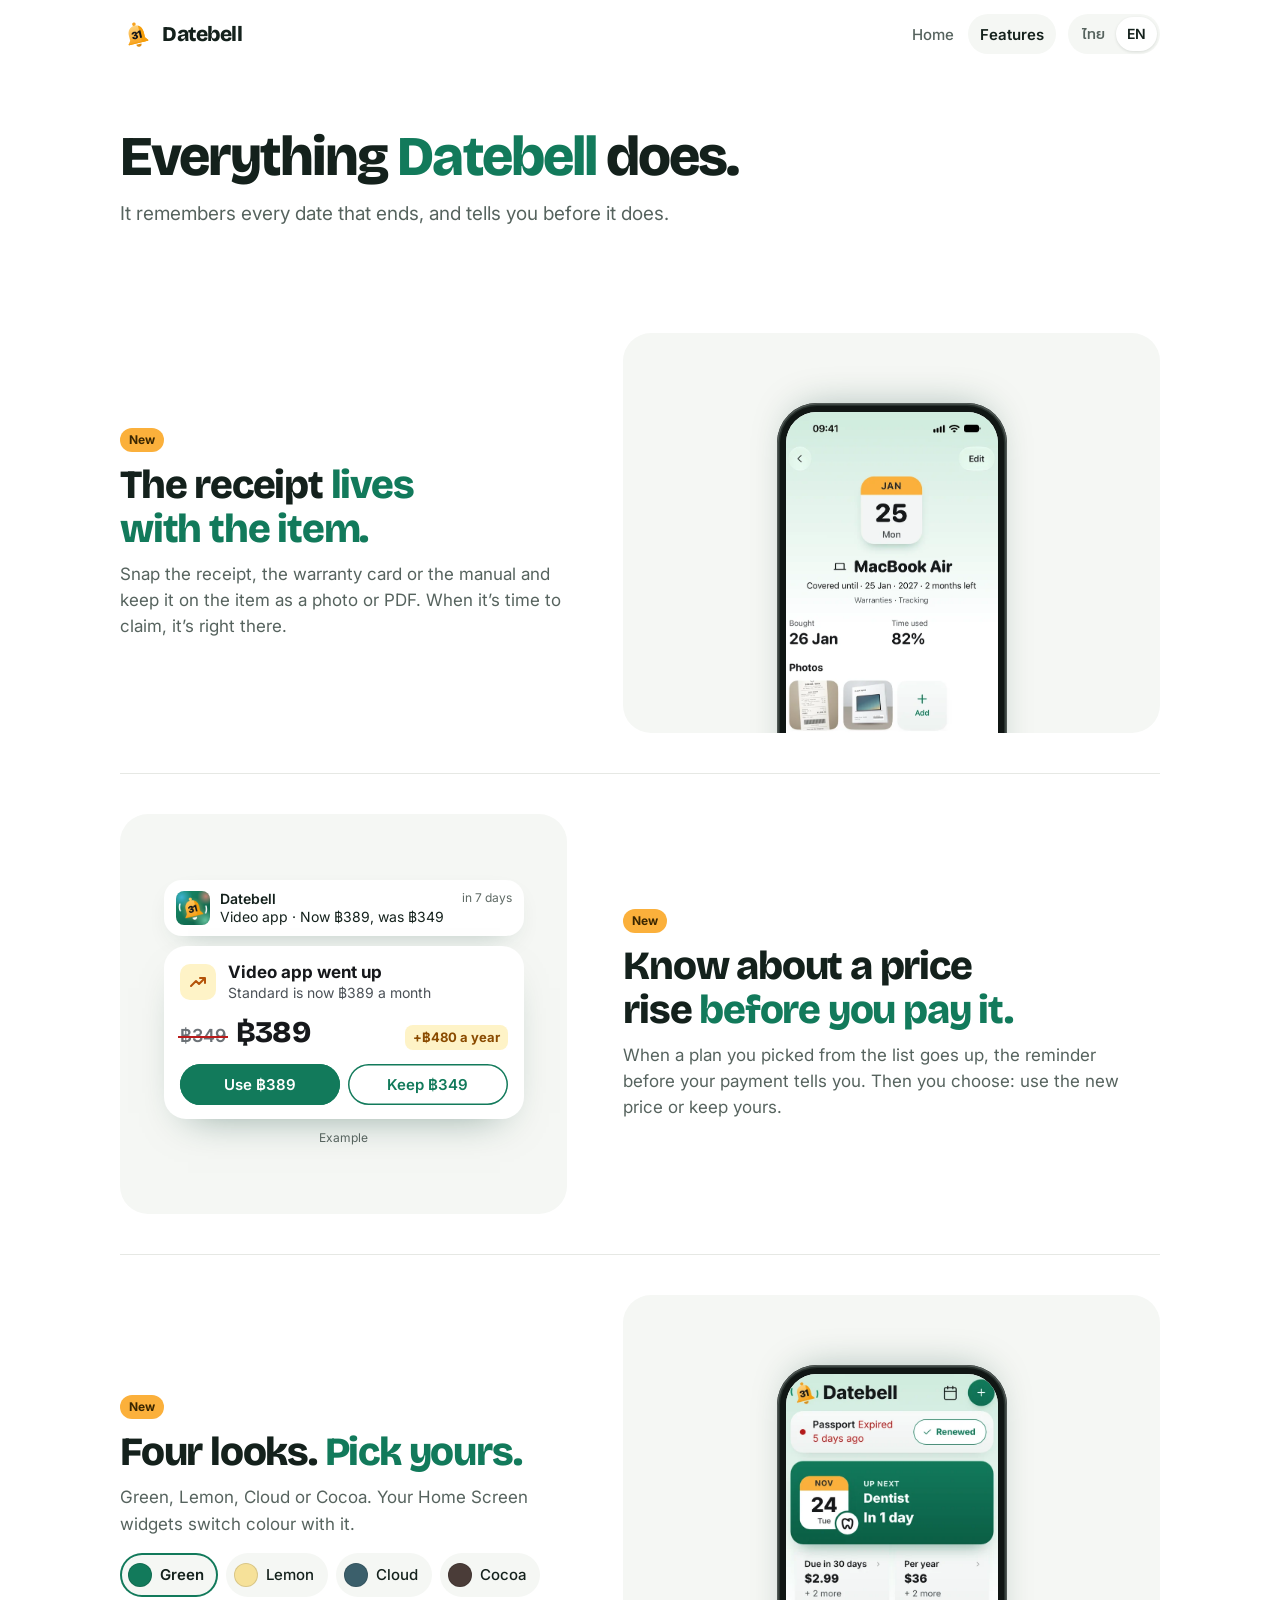
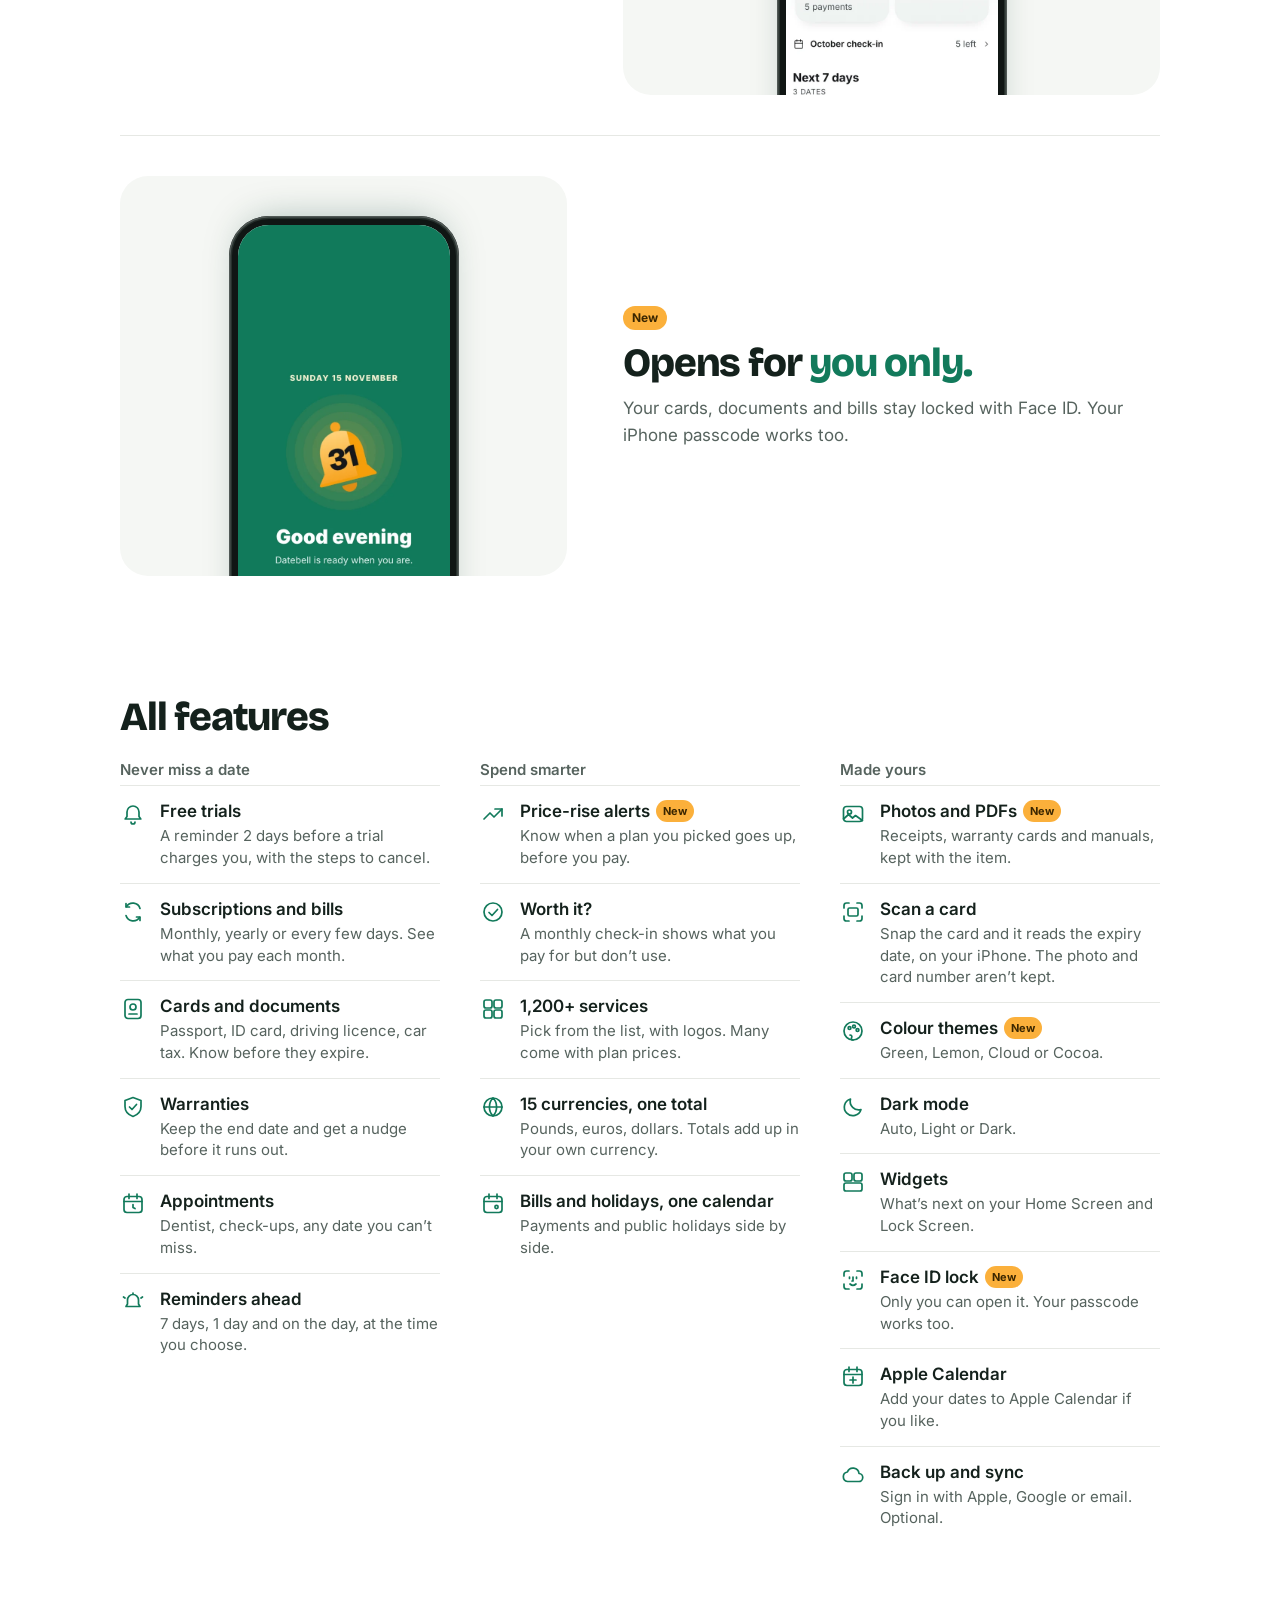
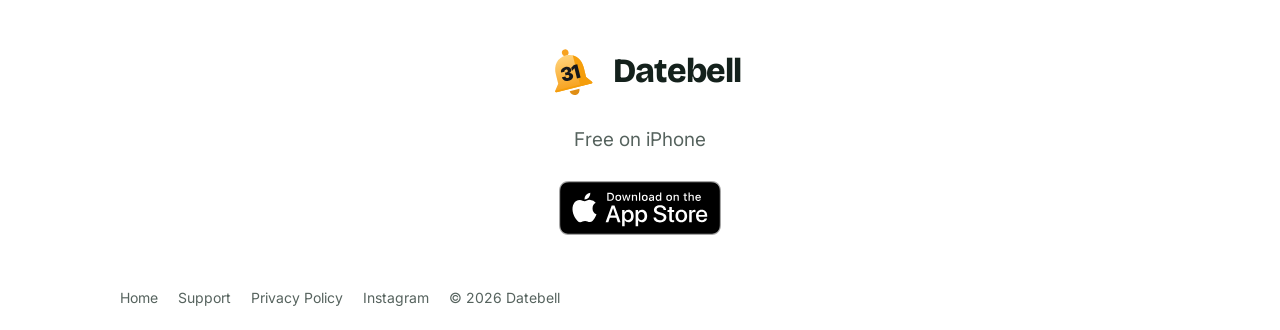
==== features.html @ 8d613658 "Minimal home page (one screen) and a clean Features page Co-Authored-By: Claude Opus 5.5 <noreply@an" ====
<!doctype html>
<html lang="th">
<head>
<meta charset="utf-8">
<meta name="viewport" content="width=device-width,initial-scale=1,viewport-fit=cover">
<title>ฟีเจอร์ Datebell</title>
<meta name="description" content="Datebell เตือนก่อนหมดทดลองฟรี ก่อนตัดค่าสมาชิก และก่อนบัตร เอกสาร ประกันหมดอายุ ฟรีบน iPhone">
<meta name="theme-color" content="#0B5E45">
<meta property="og:type" content="website">
<meta property="og:site_name" content="Datebell">
<meta property="og:title" content="Datebell: อะไรใกล้หมดเขต กระดิ่งดังก่อน">
<meta property="og:description" content="เตือนก่อนหมดทดลองฟรี ก่อนตัดค่าสมาชิก และก่อนบัตร เอกสาร ประกันหมดอายุ ฟรีบน iPhone">
<meta property="og:url" content="https://datebell.github.io/features.html">
<meta property="og:image" content="https://datebell.github.io/img/og.png">
<meta property="og:image:width" content="1200">
<meta property="og:image:height" content="630">
<meta name="twitter:card" content="summary_large_image">
<link rel="icon" href="icon.png">
<link rel="apple-touch-icon" href="img/icon-180.png">
<link rel="preconnect" href="https://fonts.googleapis.com">
<link rel="preconnect" href="https://fonts.gstatic.com" crossorigin>
<link rel="stylesheet" href="https://fonts.googleapis.com/css2?family=Bricolage+Grotesque:opsz,wght@12..96,600;12..96,800&family=Instrument+Serif:ital@1&family=Inter:wght@400;500;600&family=Prompt:wght@400;600;700&display=swap">
<link rel="stylesheet" href="css/site.css">
<script>document.documentElement.classList.add('js')</script>
<script>window.DB_TITLE={th:'ฟีเจอร์ Datebell',en:'Datebell features'}</script>
</head>
<body>
<svg width="0" height="0" style="position:absolute" aria-hidden="true"><defs><clipPath id="dbBc"><path d="M512 270 C392 270 322 360 322 480 L322 610 L262 690 Q250 712 276 712 L748 712 Q774 712 762 690 L702 610 L702 480 C702 360 632 270 512 270 Z"/></clipPath><linearGradient id="dbG" x1="0" y1="0" x2="0" y2="1"><stop offset="0" stop-color="#FFD27A"/><stop offset="1" stop-color="#F7A21F"/></linearGradient></defs></svg>
<header class="wrap">
  <div class="bar">
    <a class="mark keepq" href="./"><svg viewBox="72 72 880 880" aria-hidden="true"><g class="w wl"><path d="M140 400 Q110 500 150 590" fill="none" stroke="#FFFFFF" stroke-width="40" stroke-linecap="round"/></g><g class="w wr"><path d="M880 460 Q912 560 872 650" fill="none" stroke="#FFFFFF" stroke-width="40" stroke-linecap="round"/></g><g class="sw"><g transform="translate(500 530) rotate(-14) scale(1.04) translate(-512 -500)"><circle cx="512" cy="232" r="44" fill="#F7A21F"/><path d="M512 270 C392 270 322 360 322 480 L322 610 L262 690 Q250 712 276 712 L748 712 Q774 712 762 690 L702 610 L702 480 C702 360 632 270 512 270 Z" fill="url(#dbG)"/><g clip-path="url(#dbBc)"><rect x="600" y="250" width="240" height="480" fill="#F59E0B"/></g><path d="M262 690 Q250 712 276 712 L748 712 Q774 712 762 690 Z" fill="#F59E0B"/><path d="M464.486328125 602.9296875C509.0419921875 602.9296875 539.193359375 579.8583984375 539.193359375 548.73046875C539.193359375 527.001953125 524.544921875 507.71484375 497.201171875 504.9072265625V504.541015625C517.8310546875 502.099609375 533.578125 487.939453125 533.578125 465.72265625C533.578125 436.0595703125 505.2578125 415.185546875 464.974609375 415.185546875C420.541015625 415.185546875 394.173828125 440.6982421875 394.173828125 474.0234375H441.537109375C441.537109375 460.9619140625 451.546875 451.806640625 464.974609375 451.806640625C477.7919921875 451.806640625 487.0693359375 460.2294921875 487.0693359375 471.826171875C487.0693359375 483.6669921875 477.42578125 490.625 461.068359375 490.625H443.490234375V524.8046875H461.068359375C478.0361328125 524.8046875 488.900390625 532.7392578125 488.900390625 544.9462890625C488.900390625 556.787109375 478.7685546875 565.087890625 464.2421875 565.087890625C448.12890625 565.087890625 438.36328125 554.7119140625 438.36328125 537.5H390.755859375C390.755859375 571.435546875 412.484375 602.9296875 464.486328125 602.9296875Z M629.58203125 418.115234375H584.66015625L539.982421875 445.458984375V487.451171875L580.509765625 462.6708984375H580.75390625V600.0H629.58203125Z" fill="#16181B"/></g><g class="cl"><g transform="translate(500 530) rotate(-14) scale(1.04) translate(-512 -500)"><path d="M446 742 A66 66 0 0 0 578 742 Z" fill="#E08E14"/></g></g></g></svg><span>Datebell</span></a>
    <nav class="tabs" aria-label="Pages"><a class="keepq" href="./"><span data-l="th" lang="th">หน้าแรก</span><span data-l="en" lang="en">Home</span></a><a class="keepq" href="features.html" aria-current="page"><span data-l="th" lang="th">ฟีเจอร์</span><span data-l="en" lang="en">Features</span></a></nav>
    <div class="lang" role="group" aria-label="Language"><button type="button" data-set="th" aria-pressed="true" lang="th">ไทย</button><button type="button" data-set="en" aria-pressed="false" lang="en">EN</button></div>
  </div>
  <div class="ph-head rv">
    <h1><span data-l="th" lang="th">ทุกอย่างที่ <em>Datebell</em> ทำได้</span><span data-l="en" lang="en">Everything <em>Datebell</em> does.</span></h1>
    <p class="lede"><span data-l="th" lang="th">จำทุกวันที่มีวันหมด แล้วเตือนก่อนถึงวัน</span><span data-l="en" lang="en">It remembers every date that ends, and tells you before it does.</span></p>
  </div>
</header>
<main>
  <section class="sec" id="new" aria-label="New">
    <div class="wrap">
      <div class="row rv">
        <div class="txt"><span class="new-tag"><span data-l="th" lang="th">ใหม่</span><span data-l="en" lang="en">New</span></span><h2><span data-l="th" lang="th">ใบเสร็จ <em>อยู่กับของชิ้นนั้น</em></span><span data-l="en" lang="en">The receipt <em>lives with the item.</em></span></h2>
          <p><span data-l="th" lang="th">ถ่ายใบเสร็จ ใบรับประกัน หรือคู่มือ แนบไว้ในรายการเป็นรูปหรือ PDF ถึงวันเคลมก็เปิดดูได้ทันที</span><span data-l="en" lang="en">Snap the receipt, the warranty card or the manual and keep it on the item as a photo or PDF. When it’s time to claim, it’s right there.</span></p></div>
        <div class="vis" aria-hidden="true"><div class="phone"><div class="scr"><img data-src="img/new/photos-item-{l}.webp" src="img/new/photos-item-th.webp" alt="" width="600" height="1304" loading="lazy" decoding="async"></div></div></div>
      </div>
      <div class="row flip rv">
        <div class="txt"><span class="new-tag"><span data-l="th" lang="th">ใหม่</span><span data-l="en" lang="en">New</span></span><h2><span data-l="th" lang="th">รู้ก่อน <em>ว่าแอปขึ้นราคา</em></span><span data-l="en" lang="en">Know about a price rise <em>before you pay it.</em></span></h2>
          <p><span data-l="th" lang="th">ถ้าแพ็กเกจที่เลือกจากรายการขึ้นราคา Datebell บอกในการแจ้งเตือนก่อนวันจ่าย แล้วให้เลือกว่าจะใช้ราคาใหม่หรือคงราคาเดิม</span><span data-l="en" lang="en">When a plan you picked from the list goes up, the reminder before your payment tells you. Then you choose: use the new price or keep yours.</span></p></div>
        <div class="vis center" aria-hidden="true"><div class="pc-wrap">
          <div class="pn"><img src="img/icon-180.png" alt="" width="34" height="34"><div><b>Datebell<small><span data-l="th" lang="th">อีก 7 วัน</span><span data-l="en" lang="en">in 7 days</span></small></b><span class="d"><span data-l="th" lang="th">แอปดูหนัง · ราคาใหม่ ฿389 (เดิม ฿349)</span><span data-l="en" lang="en">Video app · Now ฿389, was ฿349</span></span></div></div>
          <div class="pc"><div class="pc-h"><span class="up"><svg viewBox="0 0 20 20"><path d="M3 14l5-5 3 3 6-6M12 6h5v5"/></svg></span><div><b><span data-l="th" lang="th">แอปดูหนัง ขึ้นราคา</span><span data-l="en" lang="en">Video app went up</span></b><small><span data-l="th" lang="th">Standard ตอนนี้ ฿389 ต่อเดือน</span><span data-l="en" lang="en">Standard is now ฿389 a month</span></small></div></div>
            <div class="pc-n"><span class="old">฿349</span><span class="nw">฿389</span><span class="yr"><span data-l="th" lang="th">+฿480 ต่อปี</span><span data-l="en" lang="en">+฿480 a year</span></span></div>
            <div class="pc-b"><i class="pri"><span data-l="th" lang="th">ใช้ ฿389</span><span data-l="en" lang="en">Use ฿389</span></i><i><span data-l="th" lang="th">คง ฿349</span><span data-l="en" lang="en">Keep ฿349</span></i></div></div>
          <span class="eg"><span data-l="th" lang="th">ตัวอย่าง</span><span data-l="en" lang="en">Example</span></span>
        </div></div>
      </div>
      <div class="row rv">
        <div class="txt"><span class="new-tag"><span data-l="th" lang="th">ใหม่</span><span data-l="en" lang="en">New</span></span><h2><span data-l="th" lang="th">4 สี <em>เลือกที่ใช่</em></span><span data-l="en" lang="en">Four looks. <em>Pick yours.</em></span></h2>
          <p><span data-l="th" lang="th">เขียว เลมอน เมฆ หรือโกโก้ วิดเจ็ตบนหน้าจอโฮมก็เปลี่ยนสีตามด้วย</span><span data-l="en" lang="en">Green, Lemon, Cloud or Cocoa. Your Home Screen widgets switch colour with it.</span></p>
          <div class="sw" role="group" aria-label="Theme" id="themeSw">
            <button type="button" data-t="auto" aria-pressed="true"><i style="--c:#127A5B"></i><span data-l="th" lang="th">เขียว</span><span data-l="en" lang="en">Green</span></button>
            <button type="button" data-t="lemon" aria-pressed="false"><i style="--c:#F6E199"></i><span data-l="th" lang="th">เลมอน</span><span data-l="en" lang="en">Lemon</span></button>
            <button type="button" data-t="cloud" aria-pressed="false"><i style="--c:#3B5F6B"></i><span data-l="th" lang="th">เมฆ</span><span data-l="en" lang="en">Cloud</span></button>
            <button type="button" data-t="cocoa" aria-pressed="false"><i style="--c:#4A3C38"></i><span data-l="th" lang="th">โกโก้</span><span data-l="en" lang="en">Cocoa</span></button>
          </div></div>
        <div class="vis theme" id="themeVis" data-t="auto" aria-hidden="true"><div class="phone"><div class="scr stack"><img class="on" data-t="auto" data-src="img/new/theme-auto-{l}.webp" src="img/new/theme-auto-th.webp" alt="" width="600" height="1298" loading="lazy" decoding="async"><img data-t="lemon" data-src="img/new/theme-lemon-{l}.webp" src="img/new/theme-lemon-th.webp" alt="" width="600" height="1298" loading="lazy" decoding="async"><img data-t="cloud" data-src="img/new/theme-cloud-{l}.webp" src="img/new/theme-cloud-th.webp" alt="" width="600" height="1298" loading="lazy" decoding="async"><img data-t="cocoa" data-src="img/new/theme-cocoa-{l}.webp" src="img/new/theme-cocoa-th.webp" alt="" width="600" height="1298" loading="lazy" decoding="async"></div></div></div>
      </div>
      <div class="row flip rv">
        <div class="txt"><span class="new-tag"><span data-l="th" lang="th">ใหม่</span><span data-l="en" lang="en">New</span></span><h2><span data-l="th" lang="th">เปิดได้ <em>แค่คุณ</em></span><span data-l="en" lang="en">Opens for <em>you only.</em></span></h2>
          <p><span data-l="th" lang="th">บัตร เอกสาร และค่าใช้จ่ายของคุณ ถูกล็อกด้วย Face ID ใช้รหัส iPhone แทนก็ได้</span><span data-l="en" lang="en">Your cards, documents and bills stay locked with Face ID. Your iPhone passcode works too.</span></p></div>
        <div class="vis" aria-hidden="true"><div class="phone"><div class="scr"><img data-src="img/new/faceid-{l}.webp" src="img/new/faceid-th.webp" alt="" width="600" height="1298" loading="lazy" decoding="async"></div></div></div>
      </div>
    </div>
  </section>
  <section class="sec" id="all">
    <div class="wrap">
      <h2 class="rv"><span data-l="th" lang="th">ฟีเจอร์ทั้งหมด</span><span data-l="en" lang="en">All features</span></h2>
      <div class="groups" style="margin-top:22px">
        <div class="grp rv"><h3><span data-l="th" lang="th">ไม่พลาดวันสำคัญ</span><span data-l="en" lang="en">Never miss a date</span></h3><ul class="list"><li><svg viewBox="0 0 26 26"><path d="M7 11a6 6 0 0 1 12 0v4.5l1.8 2.5H5.2L7 15.5z"/><path d="M11 21a2 2 0 0 0 4 0"/></svg><div><b><span data-l="th" lang="th">ทดลองใช้ฟรี</span><span data-l="en" lang="en">Free trials</span></b><span class="d"><span data-l="th" lang="th">เตือนก่อนทดลองฟรีหมด 2 วัน พร้อมวิธียกเลิก</span><span data-l="en" lang="en">A reminder 2 days before a trial charges you, with the steps to cancel.</span></span></div></li><li><svg viewBox="0 0 26 26"><path d="M20 9.5a7.5 7.5 0 0 0-13.6-1.8"/><path d="M6 4.5v3.5h3.5"/><path d="M6 16.5a7.5 7.5 0 0 0 13.6 1.8"/><path d="M20 21.5V18h-3.5"/></svg><div><b><span data-l="th" lang="th">ค่าสมาชิกและบิล</span><span data-l="en" lang="en">Subscriptions and bills</span></b><span class="d"><span data-l="th" lang="th">รายเดือน รายปี หรือทุกกี่วันก็ได้ เห็นยอดรวมต่อเดือน</span><span data-l="en" lang="en">Monthly, yearly or every few days. See what you pay each month.</span></span></div></li><li><svg viewBox="0 0 26 26"><rect x="5" y="3.5" width="16" height="19" rx="3"/><circle cx="13" cy="11" r="3"/><path d="M9 18h8"/></svg><div><b><span data-l="th" lang="th">บัตรและเอกสาร</span><span data-l="en" lang="en">Cards and documents</span></b><span class="d"><span data-l="th" lang="th">พาสปอร์ต บัตรประชาชน ใบขับขี่ ภาษีรถ รู้ก่อนหมดอายุ</span><span data-l="en" lang="en">Passport, ID card, driving licence, car tax. Know before they expire.</span></span></div></li><li><svg viewBox="0 0 26 26"><path d="M13 3.5 5 6.5v6c0 4.8 3.3 8.3 8 10 4.7-1.7 8-5.2 8-10v-6z"/><path d="m9.5 13 2.5 2.5 4.5-5"/></svg><div><b><span data-l="th" lang="th">ประกันสินค้า</span><span data-l="en" lang="en">Warranties</span></b><span class="d"><span data-l="th" lang="th">เก็บวันหมดประกัน แล้วเตือนก่อนหมด</span><span data-l="en" lang="en">Keep the end date and get a nudge before it runs out.</span></span></div></li><li><svg viewBox="0 0 26 26"><rect x="4" y="5.5" width="18" height="16" rx="3"/><path d="M4 10.5h18M9 3v4.5M17 3v4.5"/><path d="M13 13.5v3l2 1"/></svg><div><b><span data-l="th" lang="th">นัดหมาย</span><span data-l="en" lang="en">Appointments</span></b><span class="d"><span data-l="th" lang="th">หมอฟัน ตรวจสุขภาพ หรือนัดไหนก็ได้</span><span data-l="en" lang="en">Dentist, check-ups, any date you can’t miss.</span></span></div></li><li><svg viewBox="0 0 26 26"><path d="M13 4v1.5M7.5 11a5.5 5.5 0 0 1 11 0v4l1.5 2.5h-14L7.5 15z"/><path d="M3.5 8 5 9M22.5 8 21 9"/></svg><div><b><span data-l="th" lang="th">เตือนล่วงหน้า</span><span data-l="en" lang="en">Reminders ahead</span></b><span class="d"><span data-l="th" lang="th">7 วัน 1 วัน และวันจริง ตามเวลาที่คุณเลือก</span><span data-l="en" lang="en">7 days, 1 day and on the day, at the time you choose.</span></span></div></li></ul></div>
        <div class="grp rv"><h3><span data-l="th" lang="th">ใช้เงินคุ้มขึ้น</span><span data-l="en" lang="en">Spend smarter</span></h3><ul class="list"><li><svg viewBox="0 0 26 26"><path d="M4 18l6-6 4 4 8-8"/><path d="M15 8h7v7"/></svg><div><b><span data-l="th" lang="th">เตือนเมื่อขึ้นราคา</span><span data-l="en" lang="en">Price-rise alerts</span><i><span data-l="th" lang="th">ใหม่</span><span data-l="en" lang="en">New</span></i></b><span class="d"><span data-l="th" lang="th">แพ็กเกจที่เลือกไว้ขึ้นราคา รู้ก่อนวันจ่าย</span><span data-l="en" lang="en">Know when a plan you picked goes up, before you pay.</span></span></div></li><li><svg viewBox="0 0 26 26"><circle cx="13" cy="13" r="9"/><path d="M9 13.5l3 3 5.5-6"/></svg><div><b><span data-l="th" lang="th">คุ้มไหม?</span><span data-l="en" lang="en">Worth it?</span></b><span class="d"><span data-l="th" lang="th">เช็กทุกเดือนว่าอะไรจ่ายอยู่แต่ไม่ได้ใช้</span><span data-l="en" lang="en">A monthly check-in shows what you pay for but don’t use.</span></span></div></li><li><svg viewBox="0 0 26 26"><rect x="4" y="4" width="8" height="8" rx="2"/><rect x="14" y="4" width="8" height="8" rx="2"/><rect x="4" y="14" width="8" height="8" rx="2"/><rect x="14" y="14" width="8" height="8" rx="2"/></svg><div><b><span data-l="th" lang="th">บริการกว่า 1,200 รายการ</span><span data-l="en" lang="en">1,200+ services</span></b><span class="d"><span data-l="th" lang="th">เลือกได้เลย พร้อมโลโก้ หลายรายการมีราคาแพ็กเกจให้</span><span data-l="en" lang="en">Pick from the list, with logos. Many come with plan prices.</span></span></div></li><li><svg viewBox="0 0 26 26"><circle cx="13" cy="13" r="9"/><path d="M4 13h18M13 4c2.6 2.6 3.6 5.6 3.6 9s-1 6.4-3.6 9M13 4c-2.6 2.6-3.6 5.6-3.6 9s1 6.4 3.6 9"/></svg><div><b><span data-l="th" lang="th">15 สกุลเงิน รวมยอดเดียว</span><span data-l="en" lang="en">15 currencies, one total</span></b><span class="d"><span data-l="th" lang="th">จ่ายเป็นดอลลาร์ ยูโร หรือปอนด์ ก็รวมเป็นบาทให้</span><span data-l="en" lang="en">Pounds, euros, dollars. Totals add up in your own currency.</span></span></div></li><li><svg viewBox="0 0 26 26"><rect x="4" y="5.5" width="18" height="16" rx="3"/><path d="M4 10.5h18M9 3v4.5M17 3v4.5"/><circle cx="16.5" cy="16" r="1.6"/></svg><div><b><span data-l="th" lang="th">บิลกับวันหยุด ในปฏิทินเดียว</span><span data-l="en" lang="en">Bills and holidays, one calendar</span></b><span class="d"><span data-l="th" lang="th">เห็นวันจ่ายเงินและวันหยุดในเดือนเดียวกัน</span><span data-l="en" lang="en">Payments and public holidays side by side.</span></span></div></li></ul></div>
        <div class="grp rv"><h3><span data-l="th" lang="th">เป็นแบบของคุณ</span><span data-l="en" lang="en">Made yours</span></h3><ul class="list"><li><svg viewBox="0 0 26 26"><rect x="3.5" y="5.5" width="19" height="15" rx="3"/><circle cx="9.5" cy="11" r="2"/><path d="m3.5 18 5-4.5 4 3.5 3-2.5 7 5"/></svg><div><b><span data-l="th" lang="th">แนบรูปและ PDF</span><span data-l="en" lang="en">Photos and PDFs</span><i><span data-l="th" lang="th">ใหม่</span><span data-l="en" lang="en">New</span></i></b><span class="d"><span data-l="th" lang="th">ใบเสร็จ ใบรับประกัน คู่มือ อยู่กับของชิ้นนั้น</span><span data-l="en" lang="en">Receipts, warranty cards and manuals, kept with the item.</span></span></div></li><li><svg viewBox="0 0 26 26"><path d="M4 9V6.5A2.5 2.5 0 0 1 6.5 4H9M17 4h2.5A2.5 2.5 0 0 1 22 6.5V9M22 17v2.5a2.5 2.5 0 0 1-2.5 2.5H17M9 22H6.5A2.5 2.5 0 0 1 4 19.5V17"/><rect x="8" y="9" width="10" height="8" rx="1.5"/></svg><div><b><span data-l="th" lang="th">สแกนบัตร</span><span data-l="en" lang="en">Scan a card</span></b><span class="d"><span data-l="th" lang="th">ถ่ายบัตร แล้วอ่านวันหมดอายุให้ อ่านในเครื่อง ไม่เก็บรูปหรือเลขบัตร</span><span data-l="en" lang="en">Snap the card and it reads the expiry date, on your iPhone. The photo and card number aren’t kept.</span></span></div></li><li><svg viewBox="0 0 26 26"><circle cx="13" cy="13" r="9"/><circle cx="9.5" cy="10" r="1.4"/><circle cx="14" cy="8.5" r="1.4"/><circle cx="17.5" cy="12" r="1.4"/><path d="M13 22c-1.5 0-2-1.2-1.4-2.3.7-1.3 0-2.7-1.6-2.7"/></svg><div><b><span data-l="th" lang="th">ธีมสี</span><span data-l="en" lang="en">Colour themes</span><i><span data-l="th" lang="th">ใหม่</span><span data-l="en" lang="en">New</span></i></b><span class="d"><span data-l="th" lang="th">เขียว เลมอน เมฆ หรือโกโก้</span><span data-l="en" lang="en">Green, Lemon, Cloud or Cocoa.</span></span></div></li><li><svg viewBox="0 0 26 26"><path d="M21 15.5A8.5 8.5 0 0 1 10.5 5a8.5 8.5 0 1 0 10.5 10.5z"/></svg><div><b><span data-l="th" lang="th">โหมดมืด</span><span data-l="en" lang="en">Dark mode</span></b><span class="d"><span data-l="th" lang="th">อัตโนมัติ สว่าง หรือมืด</span><span data-l="en" lang="en">Auto, Light or Dark.</span></span></div></li><li><svg viewBox="0 0 26 26"><rect x="4" y="4" width="8" height="8" rx="2"/><rect x="14" y="4" width="8" height="8" rx="2"/><rect x="4" y="14" width="18" height="8" rx="2"/></svg><div><b><span data-l="th" lang="th">วิดเจ็ต</span><span data-l="en" lang="en">Widgets</span></b><span class="d"><span data-l="th" lang="th">รายการถัดไปบนหน้าจอโฮมและหน้าจอล็อก</span><span data-l="en" lang="en">What’s next on your Home Screen and Lock Screen.</span></span></div></li><li><svg viewBox="0 0 26 26"><path d="M4 9V6.5A2.5 2.5 0 0 1 6.5 4H9M17 4h2.5A2.5 2.5 0 0 1 22 6.5V9M22 17v2.5a2.5 2.5 0 0 1-2.5 2.5H17M9 22H6.5A2.5 2.5 0 0 1 4 19.5V17"/><path d="M9.5 10v1.5M16.5 10v1.5M13 10v4h-1M10 17a4.5 4.5 0 0 0 6 0"/></svg><div><b><span data-l="th" lang="th">ล็อกด้วย Face ID</span><span data-l="en" lang="en">Face ID lock</span><i><span data-l="th" lang="th">ใหม่</span><span data-l="en" lang="en">New</span></i></b><span class="d"><span data-l="th" lang="th">เปิดได้แค่คุณ ใช้รหัส iPhone แทนก็ได้</span><span data-l="en" lang="en">Only you can open it. Your passcode works too.</span></span></div></li><li><svg viewBox="0 0 26 26"><rect x="4" y="5.5" width="18" height="16" rx="3"/><path d="M4 10.5h18M9 3v4.5M17 3v4.5M10 16h6M13 13v6"/></svg><div><b><span data-l="th" lang="th">ปฏิทิน Apple</span><span data-l="en" lang="en">Apple Calendar</span></b><span class="d"><span data-l="th" lang="th">ส่งวันสำคัญเข้าปฏิทิน Apple ถ้าต้องการ</span><span data-l="en" lang="en">Add your dates to Apple Calendar if you like.</span></span></div></li><li><svg viewBox="0 0 26 26"><path d="M7.5 19.5h11a4 4 0 0 0 .5-8 6 6 0 0 0-11.6-1.5A4.8 4.8 0 0 0 7.5 19.5z"/></svg><div><b><span data-l="th" lang="th">สำรองและซิงก์</span><span data-l="en" lang="en">Back up and sync</span></b><span class="d"><span data-l="th" lang="th">ลงชื่อด้วย Apple, Google หรืออีเมล ไม่บังคับ</span><span data-l="en" lang="en">Sign in with Apple, Google or email. Optional.</span></span></div></li></ul></div>
      </div>
    </div>
  </section>
  <section class="end">
    <div class="wrap rv">
      <div class="logo"><svg viewBox="72 72 880 880" aria-hidden="true"><g class="w wl"><path d="M140 400 Q110 500 150 590" fill="none" stroke="#FFFFFF" stroke-width="40" stroke-linecap="round"/></g><g class="w wr"><path d="M880 460 Q912 560 872 650" fill="none" stroke="#FFFFFF" stroke-width="40" stroke-linecap="round"/></g><g class="sw"><g transform="translate(500 530) rotate(-14) scale(1.04) translate(-512 -500)"><circle cx="512" cy="232" r="44" fill="#F7A21F"/><path d="M512 270 C392 270 322 360 322 480 L322 610 L262 690 Q250 712 276 712 L748 712 Q774 712 762 690 L702 610 L702 480 C702 360 632 270 512 270 Z" fill="url(#dbG)"/><g clip-path="url(#dbBc)"><rect x="600" y="250" width="240" height="480" fill="#F59E0B"/></g><path d="M262 690 Q250 712 276 712 L748 712 Q774 712 762 690 Z" fill="#F59E0B"/><path d="M464.486328125 602.9296875C509.0419921875 602.9296875 539.193359375 579.8583984375 539.193359375 548.73046875C539.193359375 527.001953125 524.544921875 507.71484375 497.201171875 504.9072265625V504.541015625C517.8310546875 502.099609375 533.578125 487.939453125 533.578125 465.72265625C533.578125 436.0595703125 505.2578125 415.185546875 464.974609375 415.185546875C420.541015625 415.185546875 394.173828125 440.6982421875 394.173828125 474.0234375H441.537109375C441.537109375 460.9619140625 451.546875 451.806640625 464.974609375 451.806640625C477.7919921875 451.806640625 487.0693359375 460.2294921875 487.0693359375 471.826171875C487.0693359375 483.6669921875 477.42578125 490.625 461.068359375 490.625H443.490234375V524.8046875H461.068359375C478.0361328125 524.8046875 488.900390625 532.7392578125 488.900390625 544.9462890625C488.900390625 556.787109375 478.7685546875 565.087890625 464.2421875 565.087890625C448.12890625 565.087890625 438.36328125 554.7119140625 438.36328125 537.5H390.755859375C390.755859375 571.435546875 412.484375 602.9296875 464.486328125 602.9296875Z M629.58203125 418.115234375H584.66015625L539.982421875 445.458984375V487.451171875L580.509765625 462.6708984375H580.75390625V600.0H629.58203125Z" fill="#16181B"/></g><g class="cl"><g transform="translate(500 530) rotate(-14) scale(1.04) translate(-512 -500)"><path d="M446 742 A66 66 0 0 0 578 742 Z" fill="#E08E14"/></g></g></g></svg><b>Datebell</b></div>
      <p class="lede" style="margin:0 auto"><span data-l="th" lang="th">ฟรีบน iPhone</span><span data-l="en" lang="en">Free on iPhone</span></p>
      <div class="cta"><a class="badge store" href="https://apps.apple.com/app/id6821503223"><img class="badgeImg" src="img/badge-en.svg" alt="Download on the App Store" width="162" height="54"></a></div>
    </div>
  </section>
</main>
<footer class="wrap foot">
      <a class="keepq" href="./"><span data-l="th" lang="th">หน้าแรก</span><span data-l="en" lang="en">Home</span></a>
      <a href="support.html"><span data-l="th" lang="th">ช่วยเหลือและติดต่อ</span><span data-l="en" lang="en">Support</span></a>
      <a href="privacy.html"><span data-l="th" lang="th">นโยบายความเป็นส่วนตัว</span><span data-l="en" lang="en">Privacy Policy</span></a>
      <a href="https://www.instagram.com/datebell.app/" target="_blank" rel="noopener">Instagram</a>
      <span>© 2026 Datebell</span>
</footer>
<script src="js/site.js"></script>
</body>
</html>
---- css/site.css ----
/* Datebell site: clean, minimal (home + features). 23 Nov 2026 */
:root{
  --green:#168E6A;--g:#127A5B;--g-press:#0F6E52;--deep:#0B5E45;
  --yellow:#FBB03B;--ink:#14211C;--muted:#56635E;--line:#E6E8E4;
  --paper:#FFFFFF;--soft:#F5F7F4;--mint:#E7F3EE;
  --display:"Bricolage Grotesque","Prompt",system-ui,sans-serif;
  --body:Inter,"Sukhumvit Set","Prompt",-apple-system,system-ui,sans-serif;
  --ease:cubic-bezier(.2,.8,.2,1);
}
*{box-sizing:border-box}
html{-webkit-text-size-adjust:100%;scroll-behavior:smooth}
body{margin:0;background:var(--paper);color:var(--ink);font:400 17px/1.55 var(--body);-webkit-font-smoothing:antialiased;overflow-x:hidden}
html[lang="th"] body{line-height:1.7}
img{max-width:100%;height:auto;display:block}
a{color:var(--g)}
[data-l]{display:none}
html:not([lang="th"]) [data-l="th"],html:not([lang="en"]) [data-l="en"]{display:none!important}
html[lang="th"] [data-l="th"],html[lang="en"] [data-l="en"]{display:revert}
:focus-visible{outline:2px solid var(--yellow);outline-offset:3px;border-radius:8px}
.wrap{max-width:1080px;margin:0 auto;padding:0 20px}

/* top bar */
.bar{display:flex;align-items:center;gap:12px;padding:calc(14px + env(safe-area-inset-top)) 0 10px}
.mark{display:flex;align-items:center;gap:8px;text-decoration:none;color:var(--ink);font:800 21px/1 var(--display);letter-spacing:-.02em;margin-right:auto}
.mark svg{width:34px;height:34px}
.tabs{display:flex;gap:2px}
.tabs a{white-space:nowrap;display:inline-flex;align-items:center;min-height:40px;padding:0 12px;border-radius:999px;text-decoration:none;color:var(--muted);font:500 15px/1 var(--body)}
.tabs a[aria-current="page"]{color:var(--ink);background:var(--soft);font-weight:600}
.lang{display:inline-flex;border-radius:999px;padding:3px;background:var(--soft)}
.lang button{font:500 14px/1 var(--body);border:0;background:none;color:var(--muted);padding:0 11px;min-height:34px;border-radius:999px;cursor:pointer}
.lang button[aria-pressed="true"]{background:#fff;color:var(--ink);font-weight:600;box-shadow:0 1px 3px rgba(20,33,28,.12)}

.bar.end{justify-content:flex-end}
.mfoot{display:flex}.dfoot{display:none}
@media (max-width:420px){.mark span{display:none}.tabs a{padding:0 10px}.lang button{padding:0 9px}}
/* type */
h1{font:800 clamp(36px,9.5vw,56px)/1.02 var(--display);letter-spacing:-.035em;margin:0 0 14px;text-wrap:balance}
html[lang="th"] h1{font-family:"Prompt",var(--display);font-weight:700;letter-spacing:-.005em;line-height:1.2;font-size:clamp(32px,8.6vw,50px)}
h1 em,h2 em{font-style:normal;color:var(--g)}
h2{font:800 clamp(28px,7vw,40px)/1.08 var(--display);letter-spacing:-.03em;margin:0 0 10px;text-wrap:balance}
html[lang="th"] h2{font-family:"Prompt",var(--display);font-weight:700;letter-spacing:0;line-height:1.3}
h3{font:700 20px/1.25 var(--display);letter-spacing:-.015em;margin:0 0 6px}
html[lang="th"] h3{font-family:"Prompt",var(--display);font-weight:600;letter-spacing:0}
.lede{color:var(--muted);font-size:clamp(17px,4.4vw,19px);max-width:30em;margin:0;text-wrap:pretty}

/* buttons */
.cta{display:flex;flex-wrap:wrap;align-items:center;gap:12px;margin-top:26px}
.badge{display:inline-block;line-height:0;border-radius:12px;transition:transform .2s var(--ease)}
.badge img{height:54px;width:auto}
.btn{display:inline-flex;align-items:center;gap:8px;min-height:54px;padding:0 22px;border-radius:14px;background:var(--mint);color:var(--g);text-decoration:none;font:600 17px/1 var(--body);transition:background .2s,transform .2s var(--ease)}
.btn svg{width:16px;height:16px;fill:none;stroke:currentColor;stroke-width:2.2;stroke-linecap:round;stroke-linejoin:round}
.badge:active,.btn:active{transform:scale(.97)}
@media (hover:hover){.btn:hover{background:#D9EDE4}.badge:hover{transform:translateY(-2px)}}

/* phone */
.phone{position:relative;width:min(280px,70vw);aspect-ratio:600/1300;border-radius:46px;padding:10px;background:#101614;box-shadow:0 40px 80px -30px rgba(7,61,45,.55),inset 0 0 0 1.5px rgba(255,255,255,.2),inset 0 0 0 3px #26302C}
.phone .scr{position:relative;width:100%;height:100%;border-radius:37px;overflow:hidden;background:#fff}
.phone .scr img{position:absolute;inset:0;width:100%;height:100%;object-fit:cover;object-position:top;opacity:0;transition:opacity .7s var(--ease)}
.phone .scr img.on{opacity:1}

/* notification */
.ntf{position:absolute;z-index:3;left:50%;top:22px;width:min(320px,84vw);display:flex;gap:10px;align-items:center;padding:10px 12px;border-radius:20px;background:rgba(250,250,248,.94);-webkit-backdrop-filter:blur(18px) saturate(1.5);backdrop-filter:blur(18px) saturate(1.5);color:var(--ink);box-shadow:0 20px 40px -16px rgba(0,0,0,.4);opacity:0;transform:translate(-50%,-12px) scale(.96);transition:opacity .3s var(--ease),transform .4s var(--ease)}
.ntf.on{opacity:1;transform:translate(-50%,0);transition-duration:.45s,.7s}
.ntf img{width:36px;height:36px;border-radius:8px;flex:none}
.ntf div{flex:1;min-width:0;line-height:1.3}
.ntf b{display:flex;justify-content:space-between;gap:8px;font:600 14px/1.3 var(--body)}
.ntf b small{white-space:nowrap;font-weight:400;color:#5F6A65;font-size:12px}
.ntf div>span{display:block;font-size:14px}

/* footer */
.foot{display:flex;flex-wrap:wrap;gap:8px 20px;align-items:center;font-size:14px;color:var(--muted);padding:22px 0 calc(22px + env(safe-area-inset-bottom))}
.foot a{color:var(--muted);text-decoration:none}
@media (hover:hover){.foot a:hover{color:var(--ink)}}

/* ---------- home: split like a single app page ---------- */
.home{min-height:100vh;min-height:100svh;display:grid}
.home .left{display:flex;flex-direction:column}
.home .left .wrap{width:100%;flex:1;display:flex;flex-direction:column}
.intro{flex:1;display:flex;flex-direction:column;justify-content:center;padding:30px 0 34px}
.logo{display:flex;align-items:center;gap:10px;margin-bottom:22px}
.logo svg{width:64px;height:64px}
.logo b{font:800 34px/1 var(--display);letter-spacing:-.03em}
.newbox{display:flex;gap:12px;align-items:center;margin-top:28px;padding:14px 16px;border-radius:18px;background:var(--soft);color:var(--ink);text-decoration:none;max-width:440px;transition:background .2s}
.newbox .tag{flex:none;font:700 12px/1 var(--body);color:#3A2600;background:var(--yellow);border-radius:999px;padding:6px 9px}
.newbox span{flex:1;font-size:15px;line-height:1.4;color:var(--muted)}
.newbox svg{flex:none;width:16px;height:16px;fill:none;stroke:var(--muted);stroke-width:2;stroke-linecap:round;stroke-linejoin:round}
@media (hover:hover){.newbox:hover{background:#ECF0EC}}
.home .right{position:relative;display:grid;place-items:center;padding:56px 20px;background:var(--g);overflow:hidden}
.home .right .stage{position:relative;padding-top:6px}
.home .right .copy{position:absolute;left:0;right:0;bottom:18px;text-align:center;font-size:13px;color:rgba(255,255,255,.7)}
@media (min-width:960px){
  .home{grid-template-columns:1fr 1fr}
  .mfoot{display:none}.dfoot{display:flex}
  .home .left .wrap{max-width:560px;margin:0 0 0 auto;padding:0 56px 0 40px}
  .intro{padding:40px 0}
  .home .right{padding:40px}
  .phone{width:300px}
}

/* ---------- features page ---------- */
.ph-head{padding:36px 0 18px}
.ph-head .lede{margin-top:4px}
.sec{padding:40px 0}
.sec>.wrap>.k{display:block;font:600 13px/1 var(--body);letter-spacing:.06em;text-transform:uppercase;color:var(--muted);margin-bottom:18px}
html[lang="th"] .sec>.wrap>.k{letter-spacing:0;text-transform:none;font-size:14px}
.new-tag{display:inline-block;font:700 12px/1 var(--body);color:#3A2600;background:var(--yellow);border-radius:999px;padding:6px 9px;margin-bottom:12px}
/* showcase rows */
.row{display:grid;gap:22px;align-items:center;padding:26px 0}
.row+.row{border-top:1px solid var(--line)}
.row p{margin:0;color:var(--muted);max-width:30em}
.vis{position:relative;border-radius:28px;background:var(--soft);min-height:340px;overflow:hidden;display:flex;justify-content:center;align-items:flex-end;padding:30px 20px 0}
.vis .phone{width:min(230px,60vw);border-radius:40px 40px 0 0;padding:9px 9px 0;margin-bottom:-34%;box-shadow:0 -10px 40px -18px rgba(7,61,45,.4),inset 0 0 0 1.5px rgba(255,255,255,.2),inset 0 0 0 3px #26302C}
.vis .phone .scr{border-radius:31px 31px 0 0}
.vis .phone .scr img{opacity:1}
.vis .phone .scr.stack img{opacity:0}
.vis .phone .scr.stack img.on{opacity:1}
.vis.center{align-items:center;padding:28px 18px}
/* price card */
.pc-wrap{width:100%;max-width:360px;display:grid;gap:10px}
.pn{display:flex;gap:10px;align-items:center;padding:10px 12px;border-radius:18px;background:#fff;box-shadow:0 10px 30px -18px rgba(7,61,45,.45)}
.pn img{width:34px;height:34px;border-radius:8px;flex:none}
.pn div{flex:1;min-width:0;line-height:1.3}
.pn b{display:flex;justify-content:space-between;font:600 14px/1.3 var(--body)}
.pn b small{font-weight:400;font-size:12px;color:#5F6A65}
.pn div>span{display:block;font-size:14px}
.pc{background:#fff;color:#16181B;border-radius:22px;padding:16px 16px 14px;box-shadow:0 18px 40px -24px rgba(7,61,45,.5)}
.pc-h{display:flex;gap:12px;align-items:center}
.pc-h .up{flex:none;width:36px;height:36px;border-radius:10px;background:#FEF3C7;display:grid;place-items:center}
.pc-h .up svg{width:20px;height:20px;fill:none;stroke:#B45309;stroke-width:2;stroke-linecap:round;stroke-linejoin:round}
.pc-h b{display:block;font:700 17px/1.25 var(--body)}
.pc-h small{display:block;font-size:14px;color:#4B5157;line-height:1.35}
.pc-n{display:flex;align-items:baseline;gap:10px;margin:14px 0;font-variant-numeric:tabular-nums}
.pc-n .old{position:relative;font:600 18px/1 var(--body);color:#6B7176}
.pc-n .old::after{content:"";position:absolute;left:-2px;right:-2px;top:52%;height:2px;background:#B91C1C;transform:scaleX(0);transform-origin:left;transition:transform .45s var(--ease) .5s}
.pc-n .nw{font:800 30px/1 var(--display);letter-spacing:-.02em;display:inline-block;transform:translateY(8px);opacity:0;transition:transform .6s var(--ease) .8s,opacity .4s .8s}
.pc-n .yr{margin-left:auto;font:700 13px/1 var(--body);color:#8A4B00;background:#FEF3C7;border-radius:8px;padding:6px 8px;opacity:0;transition:opacity .4s 1.2s}
.in .pc-n .old::after{transform:none}
.in .pc-n .nw,.in .pc-n .yr{transform:none;opacity:1}
.pc-b{display:flex;gap:8px}
.pc-b i{flex:1;text-align:center;font:600 15px/1 var(--body);font-style:normal;padding:13px 6px;border-radius:999px;box-shadow:inset 0 0 0 1.5px var(--g);color:var(--g)}
.pc-b i.pri{background:var(--g);color:#fff}
.eg{font-size:12px;color:var(--muted);text-align:center}
/* theme picker */
.sw{display:flex;flex-wrap:wrap;gap:8px;margin-top:16px}
.sw button{display:inline-flex;align-items:center;gap:8px;min-height:44px;padding:0 14px 0 8px;border-radius:999px;border:0;cursor:pointer;font:500 15px/1 var(--body);color:var(--ink);background:var(--soft)}
.sw i{width:24px;height:24px;border-radius:50%;background:var(--c);box-shadow:inset 0 0 0 1px rgba(0,0,0,.12)}
.sw button[aria-pressed="true"]{box-shadow:inset 0 0 0 2px var(--g);font-weight:600}
.vis.theme{transition:background .6s var(--ease)}
.vis.theme[data-t="lemon"]{background:#FFF7DA}
.vis.theme[data-t="cloud"]{background:#E3ECEF}
.vis.theme[data-t="cocoa"]{background:#2A2321}
/* all features list */
.groups{display:grid;gap:34px}
.grp h3{font-size:15px;font-family:var(--body);font-weight:600;color:var(--muted);letter-spacing:0;margin:0 0 6px}
.list{list-style:none;margin:0;padding:0}
.list li{display:flex;gap:14px;align-items:flex-start;padding:14px 0;border-top:1px solid var(--line)}
.list svg{flex:none;width:26px;height:26px;margin-top:1px;fill:none;stroke:var(--g);stroke-width:1.7;stroke-linecap:round;stroke-linejoin:round}
.list b{display:block;font:600 17px/1.35 var(--body)}
.list b i{font:700 11px/1 var(--body);font-style:normal;color:#3A2600;background:var(--yellow);border-radius:999px;padding:4px 7px;margin-left:6px;vertical-align:2px}
.list .d{display:block;color:var(--muted);font-size:15px;line-height:1.45;margin-top:2px}
.end{text-align:center;padding:56px 0 30px}
.end .cta{justify-content:center}
.end .logo{justify-content:center}
@media (min-width:860px){
  .ph-head{padding:64px 0 24px}
  .row{grid-template-columns:5fr 6fr;gap:56px;padding:40px 0}
  .row.flip>.txt{order:2}
  .vis{min-height:400px}
  .groups{grid-template-columns:repeat(3,1fr);gap:40px}
}

/* reveal */
.js .rv{opacity:0;transform:translateY(16px);transition:opacity .7s var(--ease),transform .8s var(--ease)}
.js .rv.in{opacity:1;transform:none}
@media (prefers-reduced-motion:reduce){
  html{scroll-behavior:auto}
  .js .rv{opacity:1;transform:none;transition:none}
  .phone .scr img,.ntf,.pc-n .old::after,.pc-n .nw,.pc-n .yr,.vis.theme{transition:none}
  .pc-n .old::after{transform:none}.pc-n .nw,.pc-n .yr{transform:none;opacity:1}
}
.wrap.foot{padding-left:20px;padding-right:20px}
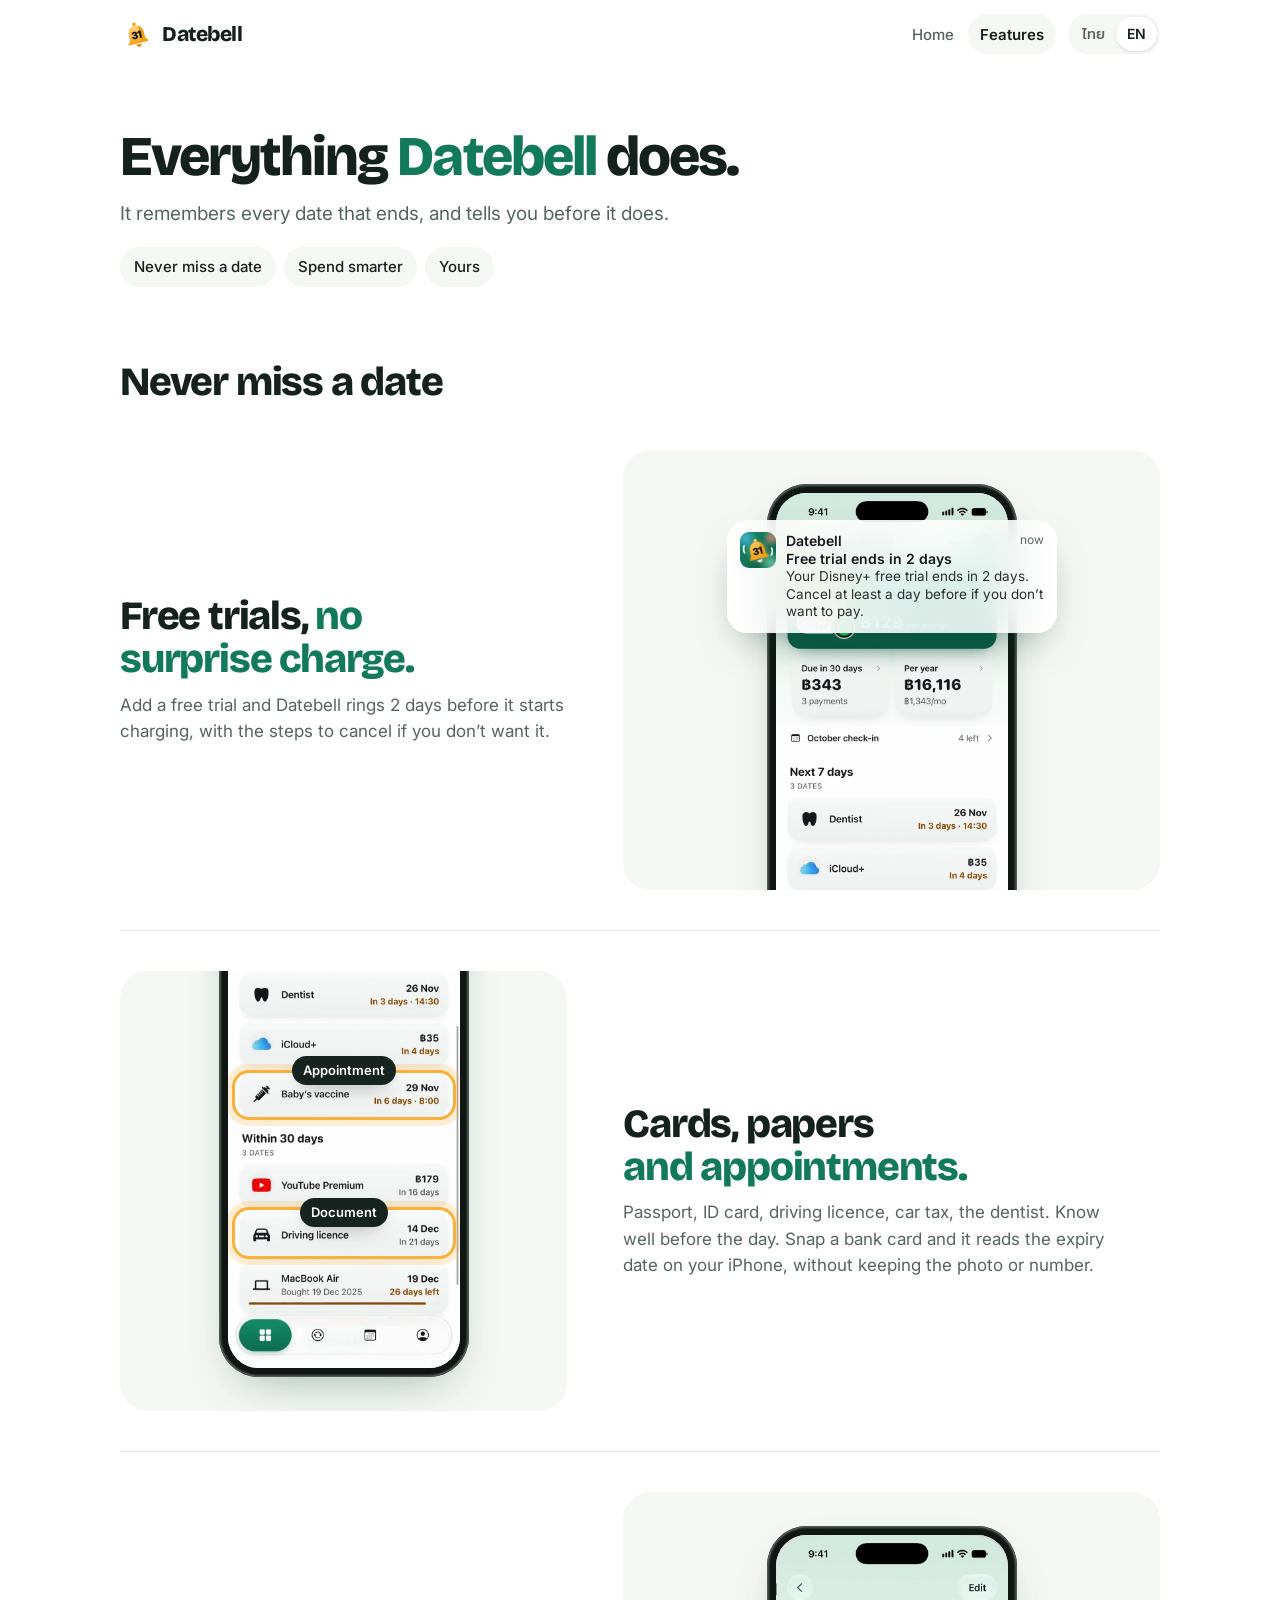
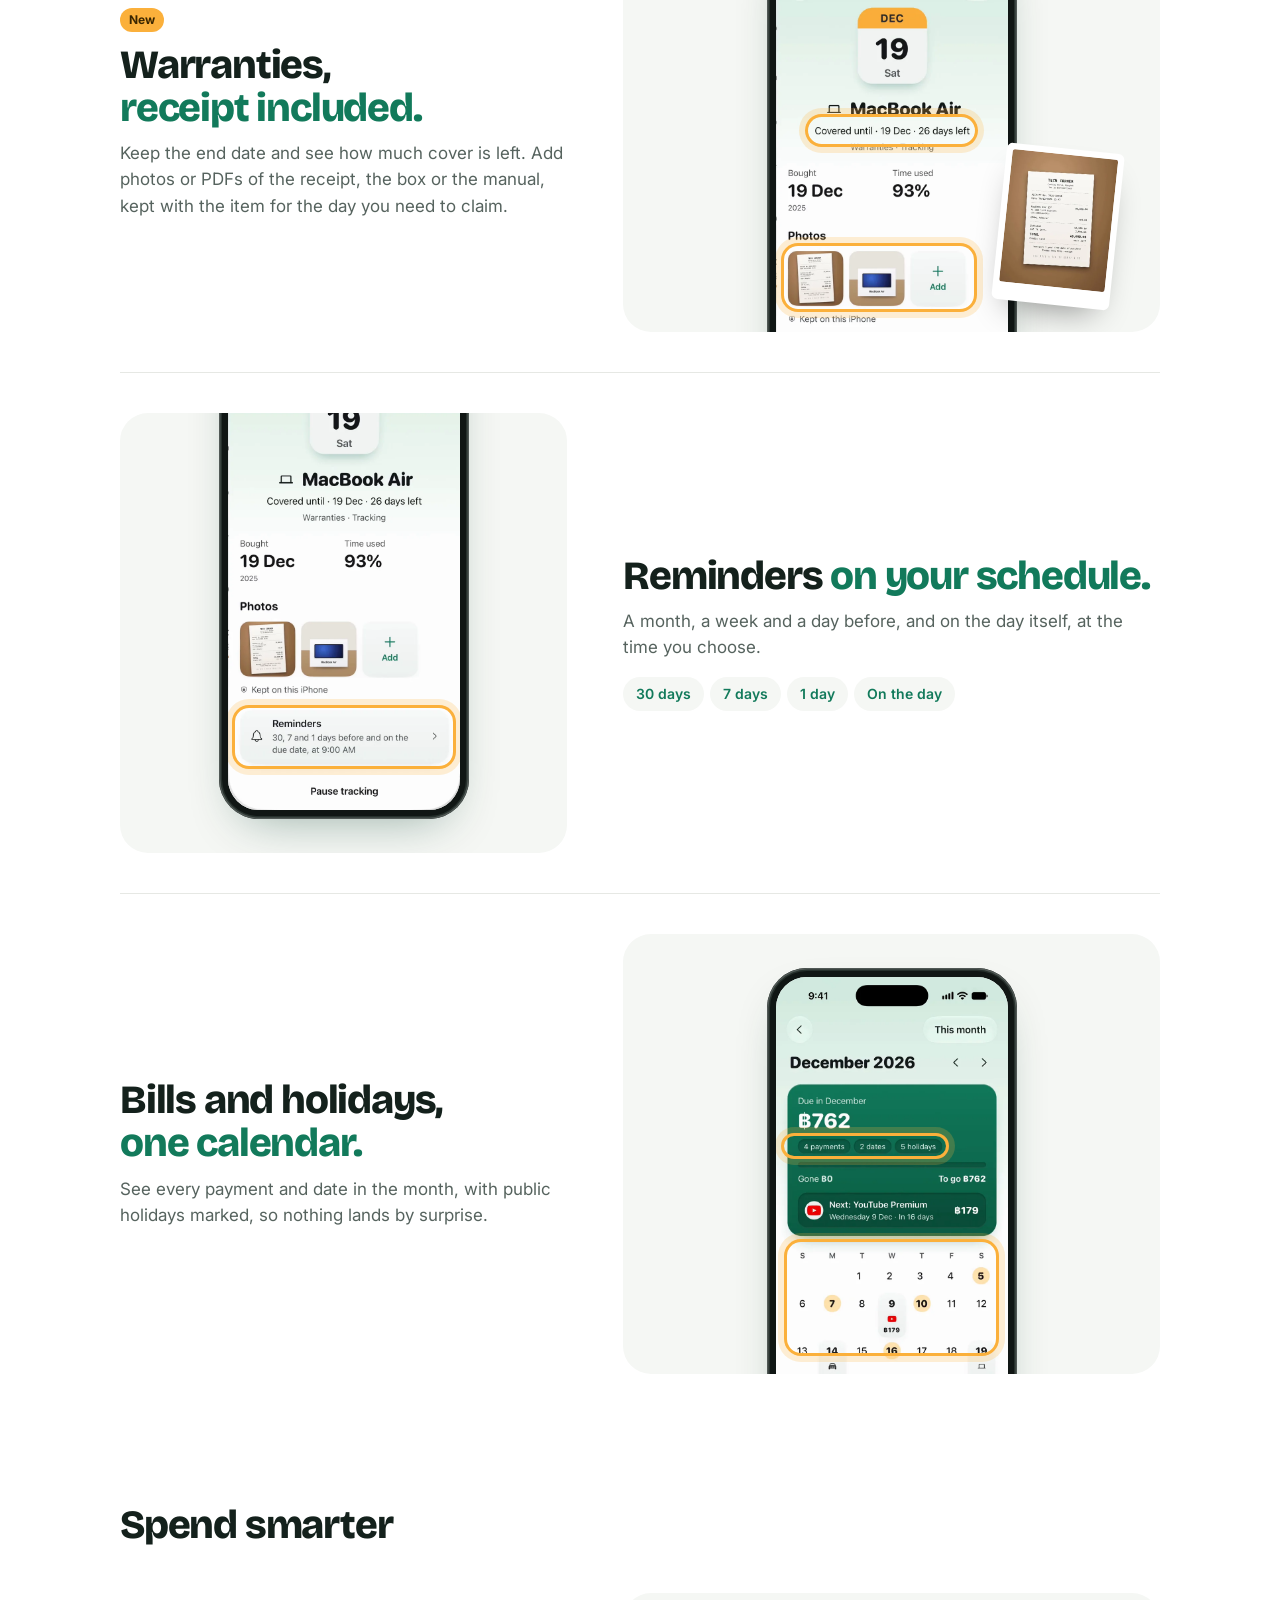
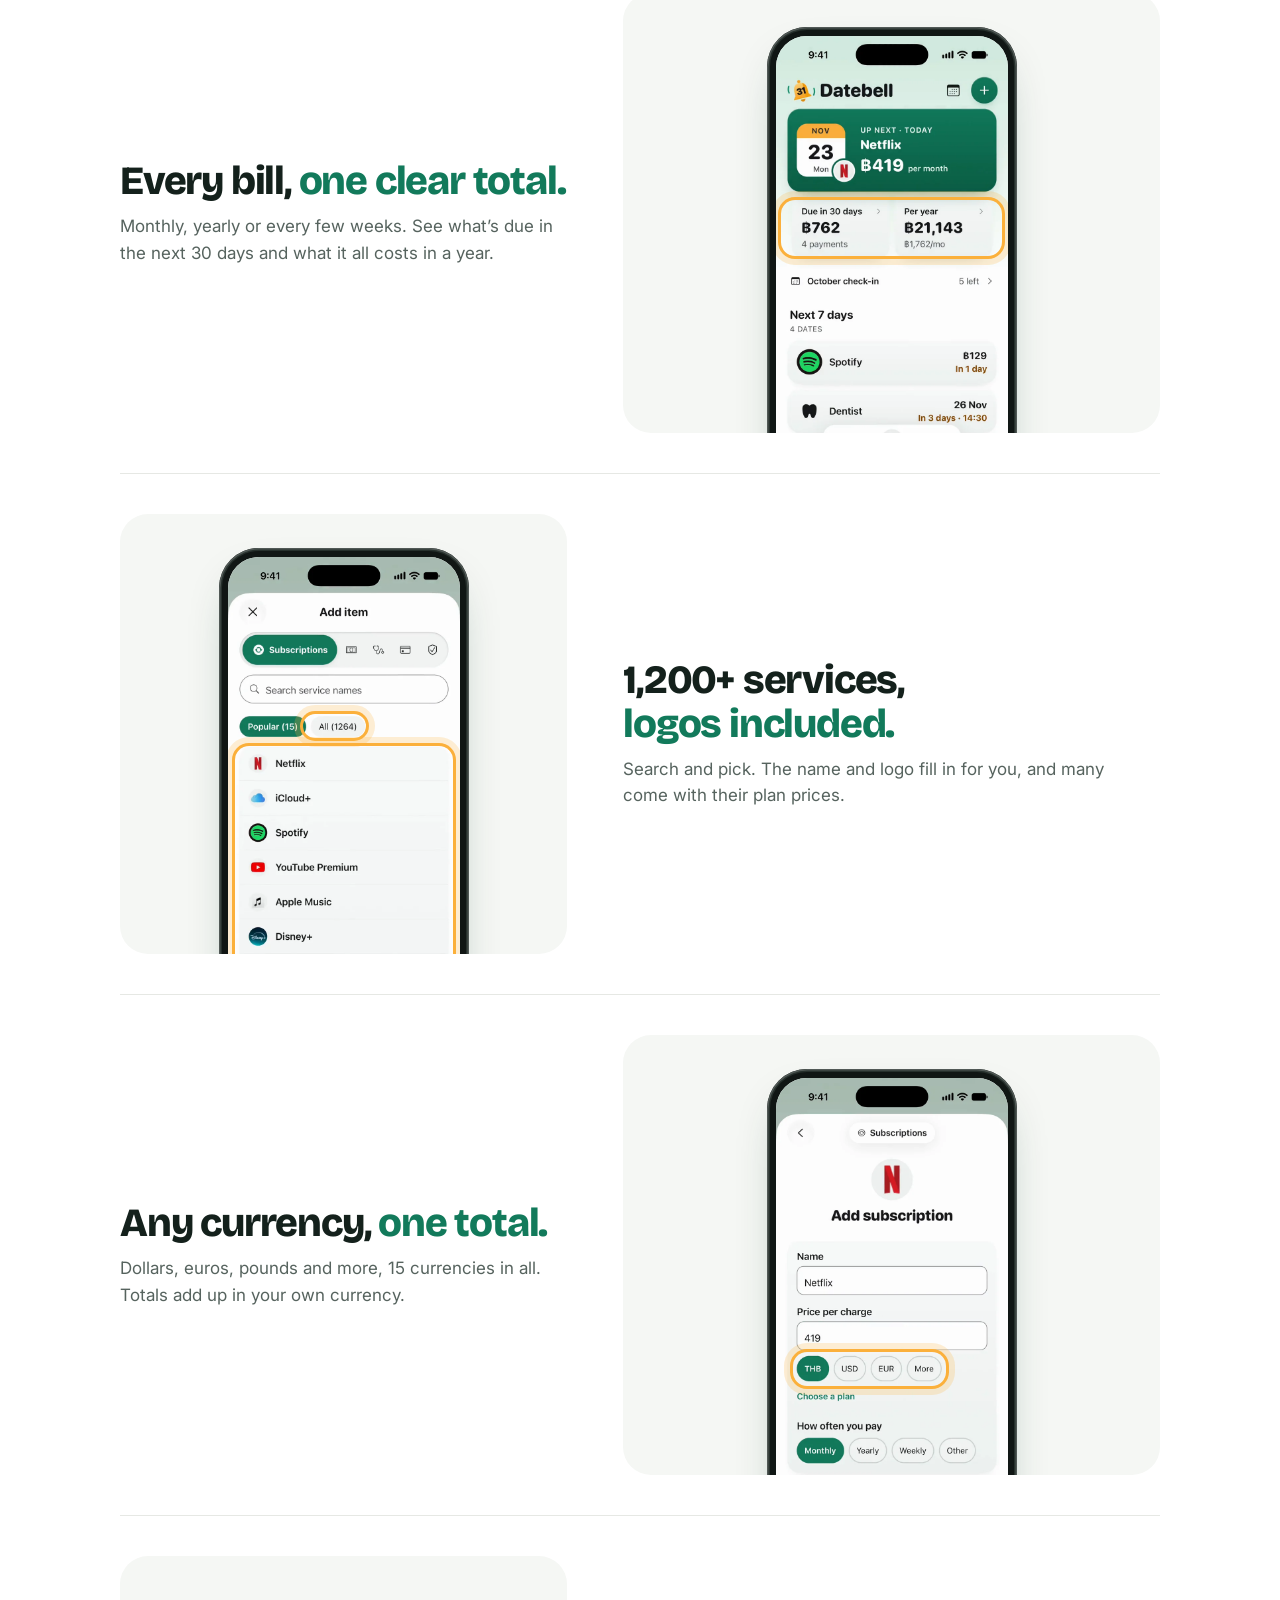
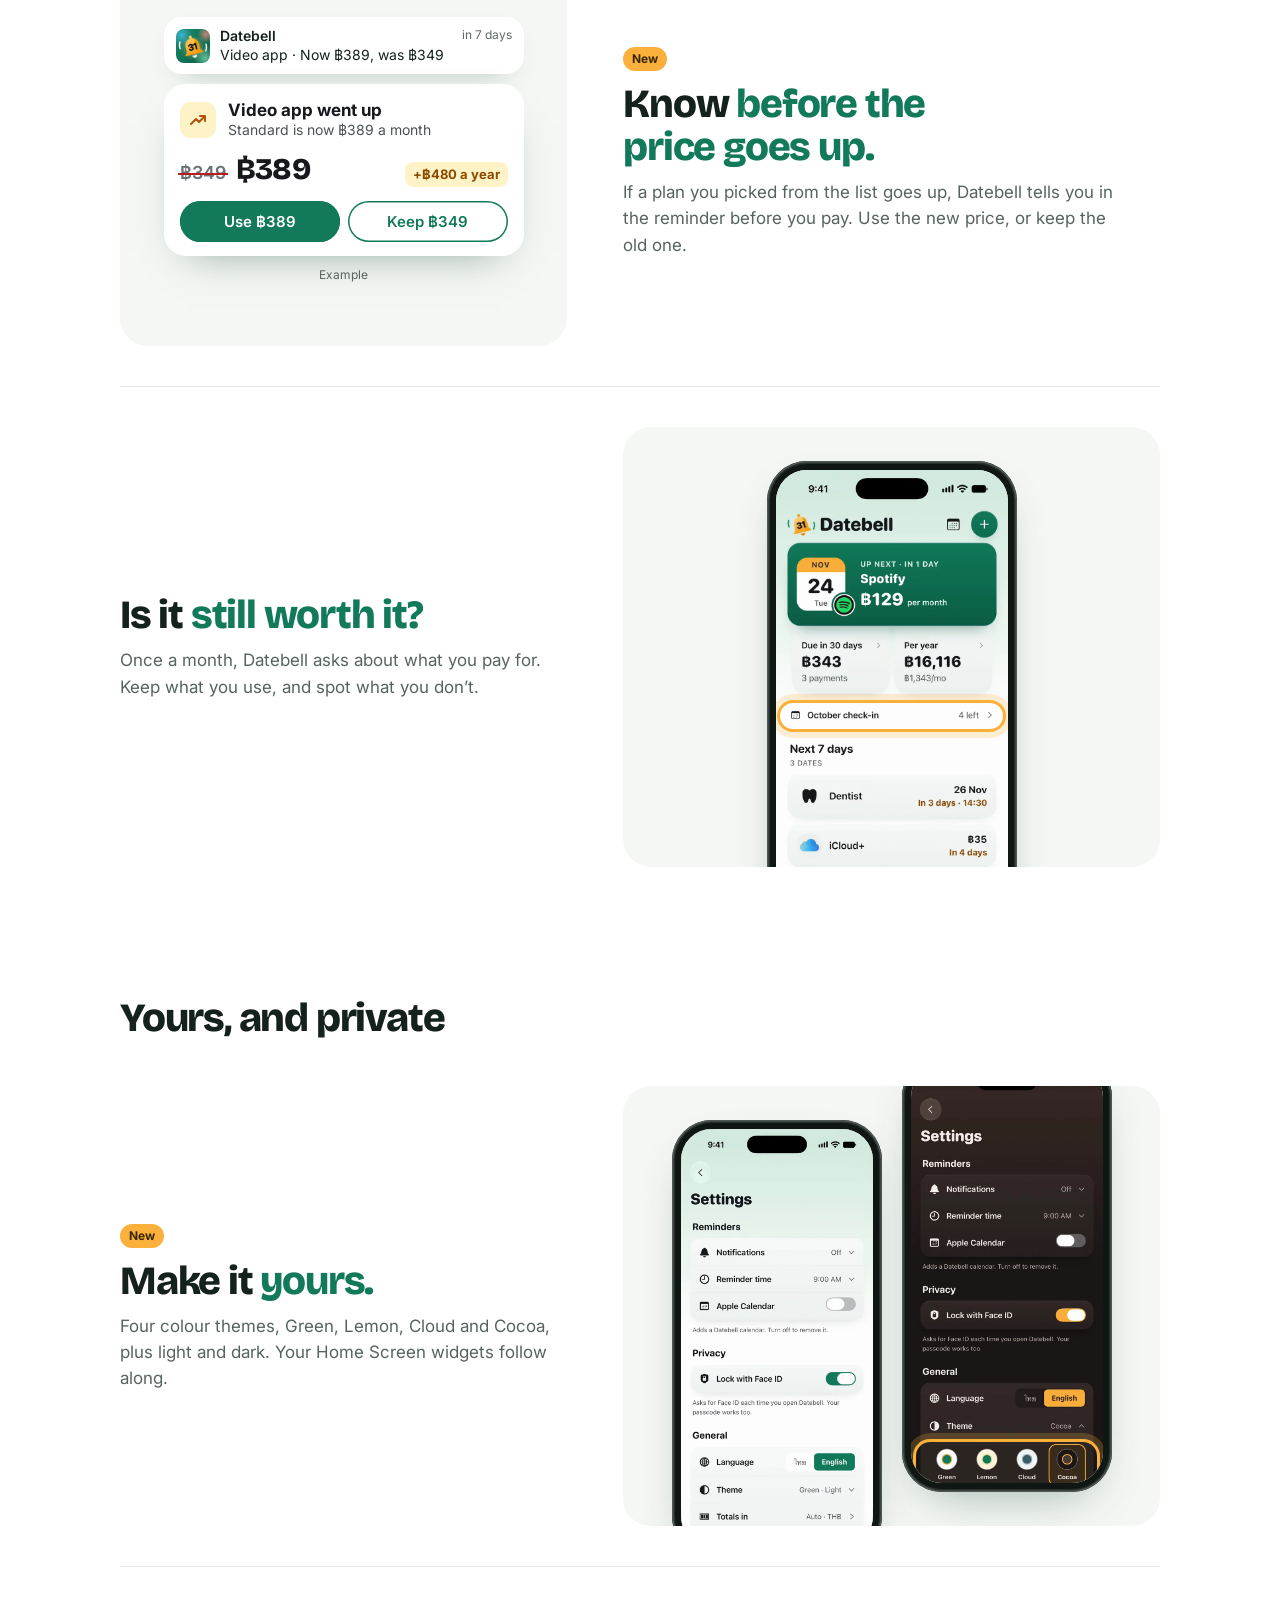
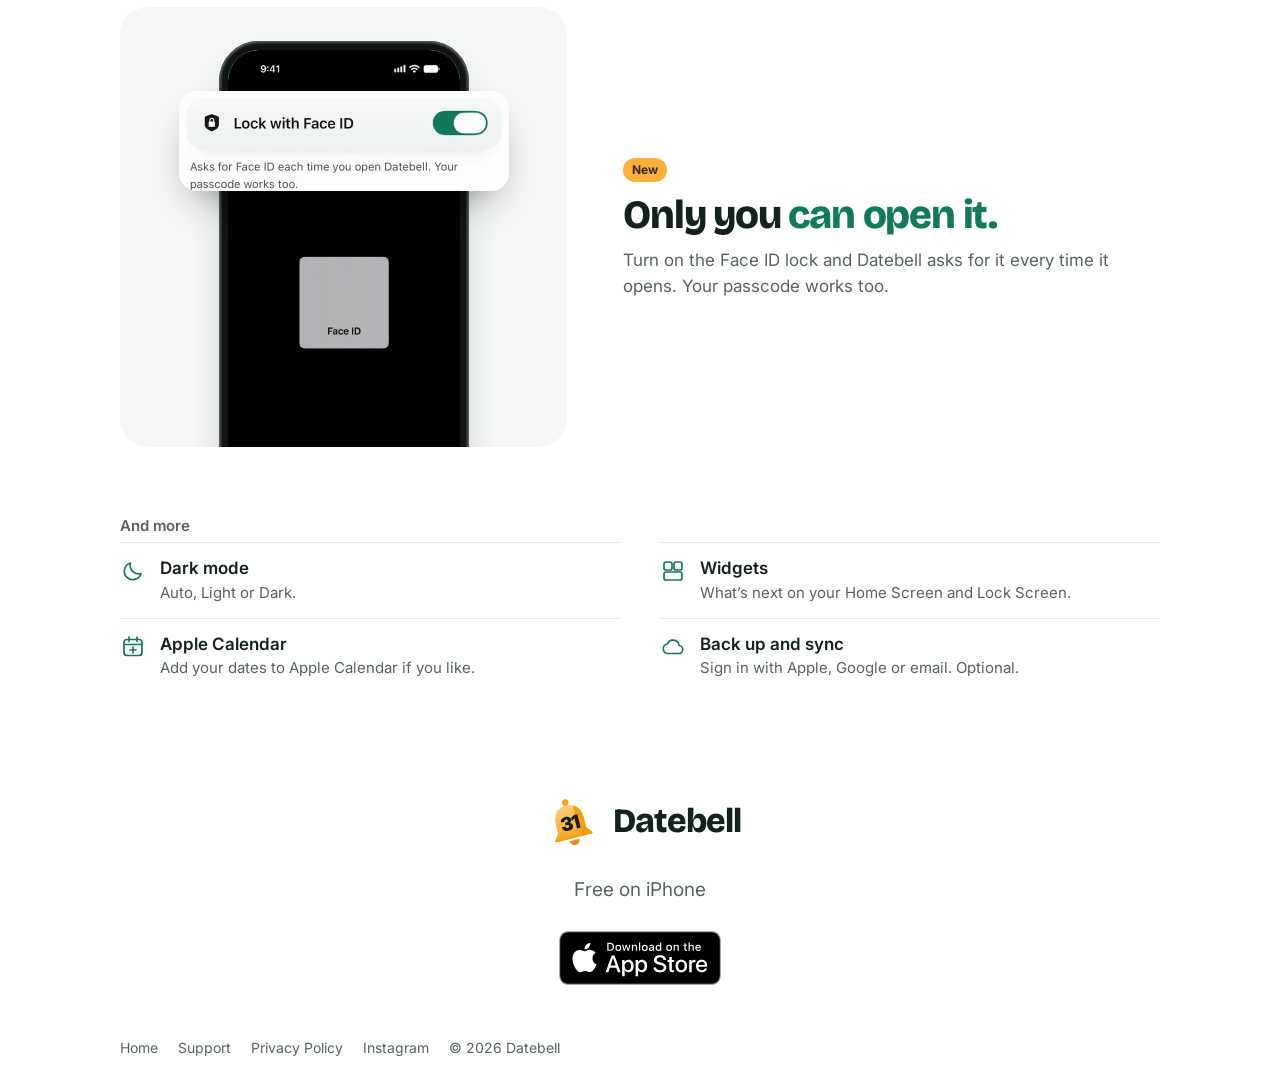
==== commit 8b5f3bde: "Features page: every feature with real app screens and explaining marks; smoother home video without" ====
--- a/features.html
+++ b/features.html
@@ -35,19 +35,61 @@
   <div class="ph-head rv">
     <h1><span data-l="th" lang="th">ทุกอย่างที่ <em>Datebell</em> ทำได้</span><span data-l="en" lang="en">Everything <em>Datebell</em> does.</span></h1>
     <p class="lede"><span data-l="th" lang="th">จำทุกวันที่มีวันหมด แล้วเตือนก่อนถึงวัน</span><span data-l="en" lang="en">It remembers every date that ends, and tells you before it does.</span></p>
+    <nav class="chap" aria-label="Sections"><a href="#dates"><span data-l="th" lang="th">ไม่พลาดวันสำคัญ</span><span data-l="en" lang="en">Never miss a date</span></a><a href="#money"><span data-l="th" lang="th">ใช้เงินคุ้มขึ้น</span><span data-l="en" lang="en">Spend smarter</span></a><a href="#yours"><span data-l="th" lang="th">เป็นของคุณ</span><span data-l="en" lang="en">Yours</span></a></nav>
   </div>
 </header>
 <main>
-  <section class="sec" id="new" aria-label="New">
+  <section class="sec" id="dates">
     <div class="wrap">
+      <h2 class="chh rv"><span data-l="th" lang="th">ไม่พลาดวันสำคัญ</span><span data-l="en" lang="en">Never miss a date</span></h2>
       <div class="row rv">
-        <div class="txt"><span class="new-tag"><span data-l="th" lang="th">ใหม่</span><span data-l="en" lang="en">New</span></span><h2><span data-l="th" lang="th">ใบเสร็จ <em>อยู่กับของชิ้นนั้น</em></span><span data-l="en" lang="en">The receipt <em>lives with the item.</em></span></h2>
-          <p><span data-l="th" lang="th">ถ่ายใบเสร็จ ใบรับประกัน หรือคู่มือ แนบไว้ในรายการเป็นรูปหรือ PDF ถึงวันเคลมก็เปิดดูได้ทันที</span><span data-l="en" lang="en">Snap the receipt, the warranty card or the manual and keep it on the item as a photo or PDF. When it’s time to claim, it’s right there.</span></p></div>
-        <div class="vis" aria-hidden="true"><div class="phone"><div class="scr"><img data-src="img/new/photos-item-{l}.webp" src="img/new/photos-item-th.webp" alt="" width="600" height="1304" loading="lazy" decoding="async"></div></div></div>
+        <div class="txt"><h2><span data-l="th" lang="th">ทดลองฟรี <em>ไม่โดนตัดเงินเอง</em></span><span data-l="en" lang="en">Free trials, <em>no surprise charge.</em></span></h2>
+          <p><span data-l="th" lang="th">เพิ่มทดลองใช้ฟรีไว้ Datebell เตือนก่อนเริ่มตัดเงิน 2 วัน พร้อมบอกวิธียกเลิกถ้าไม่อยากใช้ต่อ</span><span data-l="en" lang="en">Add a free trial and Datebell rings 2 days before it starts charging, with the steps to cancel if you don’t want it.</span></p></div>
+        <div class="vis" aria-hidden="true"><div class="phone"><div class="scr"><img data-src="img/feat/home-{l}.webp" src="img/feat/home-th.webp" alt="" width="700" height="1522" loading="lazy" decoding="async"></div></div><div class="ntf2"><img src="img/icon-180.png" alt="" width="36" height="36"><div><b>Datebell<small><span data-l="th" lang="th">ตอนนี้</span><span data-l="en" lang="en">now</span></small></b><span class="t"><span data-l="th" lang="th">ทดลองใช้ฟรีหมดในอีก 2 วัน</span><span data-l="en" lang="en">Free trial ends in 2 days</span></span><span class="d"><span data-l="th" lang="th">ทดลองใช้ฟรี Disney+ จะหมดในอีก 2 วัน ถ้าไม่ใช้ต่อ ยกเลิกล่วงหน้าอย่างน้อย 1 วัน</span><span data-l="en" lang="en">Your Disney+ free trial ends in 2 days. Cancel at least a day before if you don’t want to pay.</span></span></div></div></div>
       </div>
       <div class="row flip rv">
-        <div class="txt"><span class="new-tag"><span data-l="th" lang="th">ใหม่</span><span data-l="en" lang="en">New</span></span><h2><span data-l="th" lang="th">รู้ก่อน <em>ว่าแอปขึ้นราคา</em></span><span data-l="en" lang="en">Know about a price rise <em>before you pay it.</em></span></h2>
-          <p><span data-l="th" lang="th">ถ้าแพ็กเกจที่เลือกจากรายการขึ้นราคา Datebell บอกในการแจ้งเตือนก่อนวันจ่าย แล้วให้เลือกว่าจะใช้ราคาใหม่หรือคงราคาเดิม</span><span data-l="en" lang="en">When a plan you picked from the list goes up, the reminder before your payment tells you. Then you choose: use the new price or keep yours.</span></p></div>
+        <div class="txt"><h2><span data-l="th" lang="th">บัตร เอกสาร <em>และนัดหมาย</em></span><span data-l="en" lang="en">Cards, papers <em>and appointments.</em></span></h2>
+          <p><span data-l="th" lang="th">พาสปอร์ต บัตรประชาชน ใบขับขี่ ภาษีรถ นัดหมอฟัน รู้ล่วงหน้าก่อนถึงวัน ถ่ายบัตรธนาคาร แล้วอ่านวันหมดอายุให้ในเครื่อง ไม่เก็บรูปหรือเลขบัตร</span><span data-l="en" lang="en">Passport, ID card, driving licence, car tax, the dentist. Know well before the day. Snap a bank card and it reads the expiry date on your iPhone, without keeping the photo or number.</span></p></div>
+        <div class="vis" aria-hidden="true"><div class="phone top"><div class="scr"><img data-src="img/feat/homescroll-{l}.webp" src="img/feat/homescroll-th.webp" alt="" width="700" height="1522" loading="lazy" decoding="async"><span class="ring" style="--x:3%;--y:41.6%;--w:94%;--h:8.6%;--d:0.2s"></span><span class="ring" style="--x:3%;--y:68.8%;--w:94%;--h:9%;--d:0.5s"></span></div><span class="tip c" style="--x:50%;--y:41.6%;--d:0.3s"><span data-l="th" lang="th">นัดหมาย</span><span data-l="en" lang="en">Appointment</span></span><span class="tip c" style="--x:50%;--y:68.8%;--d:0.6s"><span data-l="th" lang="th">เอกสาร</span><span data-l="en" lang="en">Document</span></span></div></div>
+      </div>
+      <div class="row rv">
+        <div class="txt"><span class="new-tag"><span data-l="th" lang="th">ใหม่</span><span data-l="en" lang="en">New</span></span><h2><span data-l="th" lang="th">ประกันสินค้า <em>พร้อมใบเสร็จ</em></span><span data-l="en" lang="en">Warranties, <em>receipt included.</em></span></h2>
+          <p><span data-l="th" lang="th">เก็บวันหมดประกัน เห็นว่าเหลืออีกกี่วัน แนบรูปหรือ PDF ของใบเสร็จ กล่อง หรือคู่มือ ไว้กับของชิ้นนั้น ถึงวันเคลมก็เปิดดูได้ทันที</span><span data-l="en" lang="en">Keep the end date and see how much cover is left. Add photos or PDFs of the receipt, the box or the manual, kept with the item for the day you need to claim.</span></p></div>
+        <div class="vis" aria-hidden="true"><div class="phone"><div class="scr"><img data-src="img/feat/item-{l}.webp" src="img/feat/item-th.webp" alt="" width="700" height="1522" loading="lazy" decoding="async"><span class="ring" style="--x:14%;--y:36.2%;--w:72%;--h:5.2%;--d:0.2s"></span><span class="ring" style="--x:3.5%;--y:61.8%;--w:82%;--h:12.4%;--d:0.5s"></span></div></div><div class="photo"><img src="img/feat/receipt-photo.webp" alt="" width="360" height="453" loading="lazy" decoding="async"></div></div>
+      </div>
+      <div class="row flip rv">
+        <div class="txt"><h2><span data-l="th" lang="th">เตือน <em>ตามที่คุณสะดวก</em></span><span data-l="en" lang="en">Reminders <em>on your schedule.</em></span></h2>
+          <p><span data-l="th" lang="th">ก่อน 30 วัน 7 วัน 1 วัน และวันจริง ในเวลาที่คุณเลือก</span><span data-l="en" lang="en">A month, a week and a day before, and on the day itself, at the time you choose.</span></p><div class="pills in-txt"><i><span data-l="th" lang="th">30 วัน</span><span data-l="en" lang="en">30 days</span></i><i><span data-l="th" lang="th">7 วัน</span><span data-l="en" lang="en">7 days</span></i><i><span data-l="th" lang="th">1 วัน</span><span data-l="en" lang="en">1 day</span></i><i><span data-l="th" lang="th">วันจริง</span><span data-l="en" lang="en">On the day</span></i></div></div>
+        <div class="vis" aria-hidden="true"><div class="phone top"><div class="scr"><img data-src="img/feat/item-{l}.webp" src="img/feat/item-th.webp" alt="" width="700" height="1522" loading="lazy" decoding="async"><span class="ring" style="--x:3%;--y:79.8%;--w:94%;--h:11.6%;--d:0.2s"></span></div></div></div>
+      </div>
+      <div class="row rv">
+        <div class="txt"><h2><span data-l="th" lang="th">บิลกับวันหยุด <em>ในปฏิทินเดียว</em></span><span data-l="en" lang="en">Bills and holidays, <em>one calendar.</em></span></h2>
+          <p><span data-l="th" lang="th">เห็นวันจ่ายเงินและวันสำคัญทั้งเดือน พร้อมวันหยุดราชการ ไม่มีอะไรมาแบบไม่ทันตั้งตัว</span><span data-l="en" lang="en">See every payment and date in the month, with public holidays marked, so nothing lands by surprise.</span></p></div>
+        <div class="vis" aria-hidden="true"><div class="phone"><div class="scr"><img data-src="img/feat/cal-{l}.webp" src="img/feat/cal-th.webp" alt="" width="700" height="1522" loading="lazy" decoding="async"><span class="ring" style="--x:3.5%;--y:31.6%;--w:70%;--h:3.9%;--d:0.2s"></span><span class="ring" style="--x:5%;--y:52.6%;--w:90%;--h:22%;--d:0.5s"></span></div></div></div>
+      </div>
+    </div>
+  </section>
+  <section class="sec" id="money">
+    <div class="wrap">
+      <h2 class="chh rv"><span data-l="th" lang="th">ใช้เงินคุ้มขึ้น</span><span data-l="en" lang="en">Spend smarter</span></h2>
+      <div class="row rv">
+        <div class="txt"><h2><span data-l="th" lang="th">ทุกบิล <em>เห็นยอดรวมชัดๆ</em></span><span data-l="en" lang="en">Every bill, <em>one clear total.</em></span></h2>
+          <p><span data-l="th" lang="th">รายเดือน รายปี หรือทุกกี่สัปดาห์ก็ได้ เห็นยอดที่ต้องจ่ายใน 30 วันข้างหน้า และรวมทั้งปีเท่าไหร่</span><span data-l="en" lang="en">Monthly, yearly or every few weeks. See what’s due in the next 30 days and what it all costs in a year.</span></p></div>
+        <div class="vis" aria-hidden="true"><div class="phone"><div class="scr"><img data-src="img/feat/saved-{l}.webp" src="img/feat/saved-th.webp" alt="" width="700" height="1522" loading="lazy" decoding="async"><span class="ring" style="--x:2.5%;--y:32.6%;--w:95%;--h:11%;--d:0.2s"></span></div></div></div>
+      </div>
+      <div class="row flip rv">
+        <div class="txt"><h2><span data-l="th" lang="th">บริการกว่า 1,200 รายการ <em>พร้อมโลโก้</em></span><span data-l="en" lang="en">1,200+ services, <em>logos included.</em></span></h2>
+          <p><span data-l="th" lang="th">ค้นหาแล้วเลือกได้เลย ชื่อและโลโก้มาให้ครบ หลายรายการมีราคาแพ็กเกจให้ด้วย</span><span data-l="en" lang="en">Search and pick. The name and logo fill in for you, and many come with their plan prices.</span></p></div>
+        <div class="vis" aria-hidden="true"><div class="phone"><div class="scr"><img data-src="img/feat/add-{l}.webp" src="img/feat/add-th.webp" alt="" width="700" height="1522" loading="lazy" decoding="async"><span class="ring" style="--x:32.5%;--y:31.2%;--w:27%;--h:4.6%;--d:0.2s"></span><span class="ring" style="--x:3%;--y:37.4%;--w:94%;--h:47.6%;--d:0.5s"></span></div></div></div>
+      </div>
+      <div class="row rv">
+        <div class="txt"><h2><span data-l="th" lang="th">จ่ายสกุลไหน <em>ก็รวมเป็นยอดเดียว</em></span><span data-l="en" lang="en">Any currency, <em>one total.</em></span></h2>
+          <p><span data-l="th" lang="th">ดอลลาร์ ยูโร ปอนด์ และอีกหลายสกุล รวม 15 สกุลเงิน ยอดรวมเป็นเงินบาทให้</span><span data-l="en" lang="en">Dollars, euros, pounds and more, 15 currencies in all. Totals add up in your own currency.</span></p></div>
+        <div class="vis" aria-hidden="true"><div class="phone"><div class="scr"><img data-src="img/feat/form-{l}.webp" src="img/feat/form-th.webp" alt="" width="700" height="1522" loading="lazy" decoding="async"><span class="ring" style="--x:7.5%;--y:54.4%;--w:66%;--h:6.6%;--d:0.2s"></span></div></div></div>
+      </div>
+      <div class="row flip rv">
+        <div class="txt"><span class="new-tag"><span data-l="th" lang="th">ใหม่</span><span data-l="en" lang="en">New</span></span><h2><span data-l="th" lang="th">รู้ก่อน <em>ว่าแอปขึ้นราคา</em></span><span data-l="en" lang="en">Know <em>before the price goes up.</em></span></h2>
+          <p><span data-l="th" lang="th">ถ้าแพ็กเกจที่คุณเลือกจากรายการขึ้นราคา Datebell บอกในการแจ้งเตือนก่อนวันจ่าย เลือกได้ว่าจะใช้ราคาใหม่ หรือคงราคาเดิมไว้</span><span data-l="en" lang="en">If a plan you picked from the list goes up, Datebell tells you in the reminder before you pay. Use the new price, or keep the old one.</span></p></div>
         <div class="vis center" aria-hidden="true"><div class="pc-wrap">
           <div class="pn"><img src="img/icon-180.png" alt="" width="34" height="34"><div><b>Datebell<small><span data-l="th" lang="th">อีก 7 วัน</span><span data-l="en" lang="en">in 7 days</span></small></b><span class="d"><span data-l="th" lang="th">แอปดูหนัง · ราคาใหม่ ฿389 (เดิม ฿349)</span><span data-l="en" lang="en">Video app · Now ฿389, was ฿349</span></span></div></div>
           <div class="pc"><div class="pc-h"><span class="up"><svg viewBox="0 0 20 20"><path d="M3 14l5-5 3 3 6-6M12 6h5v5"/></svg></span><div><b><span data-l="th" lang="th">แอปดูหนัง ขึ้นราคา</span><span data-l="en" lang="en">Video app went up</span></b><small><span data-l="th" lang="th">Standard ตอนนี้ ฿389 ต่อเดือน</span><span data-l="en" lang="en">Standard is now ฿389 a month</span></small></div></div>
@@ -55,33 +97,29 @@
             <div class="pc-b"><i class="pri"><span data-l="th" lang="th">ใช้ ฿389</span><span data-l="en" lang="en">Use ฿389</span></i><i><span data-l="th" lang="th">คง ฿349</span><span data-l="en" lang="en">Keep ฿349</span></i></div></div>
           <span class="eg"><span data-l="th" lang="th">ตัวอย่าง</span><span data-l="en" lang="en">Example</span></span>
         </div></div>
+      
       </div>
       <div class="row rv">
-        <div class="txt"><span class="new-tag"><span data-l="th" lang="th">ใหม่</span><span data-l="en" lang="en">New</span></span><h2><span data-l="th" lang="th">4 สี <em>เลือกที่ใช่</em></span><span data-l="en" lang="en">Four looks. <em>Pick yours.</em></span></h2>
-          <p><span data-l="th" lang="th">เขียว เลมอน เมฆ หรือโกโก้ วิดเจ็ตบนหน้าจอโฮมก็เปลี่ยนสีตามด้วย</span><span data-l="en" lang="en">Green, Lemon, Cloud or Cocoa. Your Home Screen widgets switch colour with it.</span></p>
-          <div class="sw" role="group" aria-label="Theme" id="themeSw">
-            <button type="button" data-t="auto" aria-pressed="true"><i style="--c:#127A5B"></i><span data-l="th" lang="th">เขียว</span><span data-l="en" lang="en">Green</span></button>
-            <button type="button" data-t="lemon" aria-pressed="false"><i style="--c:#F6E199"></i><span data-l="th" lang="th">เลมอน</span><span data-l="en" lang="en">Lemon</span></button>
-            <button type="button" data-t="cloud" aria-pressed="false"><i style="--c:#3B5F6B"></i><span data-l="th" lang="th">เมฆ</span><span data-l="en" lang="en">Cloud</span></button>
-            <button type="button" data-t="cocoa" aria-pressed="false"><i style="--c:#4A3C38"></i><span data-l="th" lang="th">โกโก้</span><span data-l="en" lang="en">Cocoa</span></button>
-          </div></div>
-        <div class="vis theme" id="themeVis" data-t="auto" aria-hidden="true"><div class="phone"><div class="scr stack"><img class="on" data-t="auto" data-src="img/new/theme-auto-{l}.webp" src="img/new/theme-auto-th.webp" alt="" width="600" height="1298" loading="lazy" decoding="async"><img data-t="lemon" data-src="img/new/theme-lemon-{l}.webp" src="img/new/theme-lemon-th.webp" alt="" width="600" height="1298" loading="lazy" decoding="async"><img data-t="cloud" data-src="img/new/theme-cloud-{l}.webp" src="img/new/theme-cloud-th.webp" alt="" width="600" height="1298" loading="lazy" decoding="async"><img data-t="cocoa" data-src="img/new/theme-cocoa-{l}.webp" src="img/new/theme-cocoa-th.webp" alt="" width="600" height="1298" loading="lazy" decoding="async"></div></div></div>
-      </div>
-      <div class="row flip rv">
-        <div class="txt"><span class="new-tag"><span data-l="th" lang="th">ใหม่</span><span data-l="en" lang="en">New</span></span><h2><span data-l="th" lang="th">เปิดได้ <em>แค่คุณ</em></span><span data-l="en" lang="en">Opens for <em>you only.</em></span></h2>
-          <p><span data-l="th" lang="th">บัตร เอกสาร และค่าใช้จ่ายของคุณ ถูกล็อกด้วย Face ID ใช้รหัส iPhone แทนก็ได้</span><span data-l="en" lang="en">Your cards, documents and bills stay locked with Face ID. Your iPhone passcode works too.</span></p></div>
-        <div class="vis" aria-hidden="true"><div class="phone"><div class="scr"><img data-src="img/new/faceid-{l}.webp" src="img/new/faceid-th.webp" alt="" width="600" height="1298" loading="lazy" decoding="async"></div></div></div>
+        <div class="txt"><h2><span data-l="th" lang="th">ยัง <em>คุ้มอยู่ไหม?</em></span><span data-l="en" lang="en">Is it <em>still worth it?</em></span></h2>
+          <p><span data-l="th" lang="th">เดือนละครั้ง Datebell ชวนเช็กสิ่งที่จ่ายอยู่ อันไหนใช้ก็เก็บไว้ อันไหนไม่ได้ใช้ก็รู้ทันที</span><span data-l="en" lang="en">Once a month, Datebell asks about what you pay for. Keep what you use, and spot what you don’t.</span></p></div>
+        <div class="vis" aria-hidden="true"><div class="phone"><div class="scr"><img data-src="img/feat/home-{l}.webp" src="img/feat/home-th.webp" alt="" width="700" height="1522" loading="lazy" decoding="async"><span class="ring" style="--x:2%;--y:46.2%;--w:96%;--h:5.2%;--d:0.2s"></span></div></div></div>
       </div>
     </div>
   </section>
-  <section class="sec" id="all">
+  <section class="sec" id="yours">
     <div class="wrap">
-      <h2 class="rv"><span data-l="th" lang="th">ฟีเจอร์ทั้งหมด</span><span data-l="en" lang="en">All features</span></h2>
-      <div class="groups" style="margin-top:22px">
-        <div class="grp rv"><h3><span data-l="th" lang="th">ไม่พลาดวันสำคัญ</span><span data-l="en" lang="en">Never miss a date</span></h3><ul class="list"><li><svg viewBox="0 0 26 26"><path d="M7 11a6 6 0 0 1 12 0v4.5l1.8 2.5H5.2L7 15.5z"/><path d="M11 21a2 2 0 0 0 4 0"/></svg><div><b><span data-l="th" lang="th">ทดลองใช้ฟรี</span><span data-l="en" lang="en">Free trials</span></b><span class="d"><span data-l="th" lang="th">เตือนก่อนทดลองฟรีหมด 2 วัน พร้อมวิธียกเลิก</span><span data-l="en" lang="en">A reminder 2 days before a trial charges you, with the steps to cancel.</span></span></div></li><li><svg viewBox="0 0 26 26"><path d="M20 9.5a7.5 7.5 0 0 0-13.6-1.8"/><path d="M6 4.5v3.5h3.5"/><path d="M6 16.5a7.5 7.5 0 0 0 13.6 1.8"/><path d="M20 21.5V18h-3.5"/></svg><div><b><span data-l="th" lang="th">ค่าสมาชิกและบิล</span><span data-l="en" lang="en">Subscriptions and bills</span></b><span class="d"><span data-l="th" lang="th">รายเดือน รายปี หรือทุกกี่วันก็ได้ เห็นยอดรวมต่อเดือน</span><span data-l="en" lang="en">Monthly, yearly or every few days. See what you pay each month.</span></span></div></li><li><svg viewBox="0 0 26 26"><rect x="5" y="3.5" width="16" height="19" rx="3"/><circle cx="13" cy="11" r="3"/><path d="M9 18h8"/></svg><div><b><span data-l="th" lang="th">บัตรและเอกสาร</span><span data-l="en" lang="en">Cards and documents</span></b><span class="d"><span data-l="th" lang="th">พาสปอร์ต บัตรประชาชน ใบขับขี่ ภาษีรถ รู้ก่อนหมดอายุ</span><span data-l="en" lang="en">Passport, ID card, driving licence, car tax. Know before they expire.</span></span></div></li><li><svg viewBox="0 0 26 26"><path d="M13 3.5 5 6.5v6c0 4.8 3.3 8.3 8 10 4.7-1.7 8-5.2 8-10v-6z"/><path d="m9.5 13 2.5 2.5 4.5-5"/></svg><div><b><span data-l="th" lang="th">ประกันสินค้า</span><span data-l="en" lang="en">Warranties</span></b><span class="d"><span data-l="th" lang="th">เก็บวันหมดประกัน แล้วเตือนก่อนหมด</span><span data-l="en" lang="en">Keep the end date and get a nudge before it runs out.</span></span></div></li><li><svg viewBox="0 0 26 26"><rect x="4" y="5.5" width="18" height="16" rx="3"/><path d="M4 10.5h18M9 3v4.5M17 3v4.5"/><path d="M13 13.5v3l2 1"/></svg><div><b><span data-l="th" lang="th">นัดหมาย</span><span data-l="en" lang="en">Appointments</span></b><span class="d"><span data-l="th" lang="th">หมอฟัน ตรวจสุขภาพ หรือนัดไหนก็ได้</span><span data-l="en" lang="en">Dentist, check-ups, any date you can’t miss.</span></span></div></li><li><svg viewBox="0 0 26 26"><path d="M13 4v1.5M7.5 11a5.5 5.5 0 0 1 11 0v4l1.5 2.5h-14L7.5 15z"/><path d="M3.5 8 5 9M22.5 8 21 9"/></svg><div><b><span data-l="th" lang="th">เตือนล่วงหน้า</span><span data-l="en" lang="en">Reminders ahead</span></b><span class="d"><span data-l="th" lang="th">7 วัน 1 วัน และวันจริง ตามเวลาที่คุณเลือก</span><span data-l="en" lang="en">7 days, 1 day and on the day, at the time you choose.</span></span></div></li></ul></div>
-        <div class="grp rv"><h3><span data-l="th" lang="th">ใช้เงินคุ้มขึ้น</span><span data-l="en" lang="en">Spend smarter</span></h3><ul class="list"><li><svg viewBox="0 0 26 26"><path d="M4 18l6-6 4 4 8-8"/><path d="M15 8h7v7"/></svg><div><b><span data-l="th" lang="th">เตือนเมื่อขึ้นราคา</span><span data-l="en" lang="en">Price-rise alerts</span><i><span data-l="th" lang="th">ใหม่</span><span data-l="en" lang="en">New</span></i></b><span class="d"><span data-l="th" lang="th">แพ็กเกจที่เลือกไว้ขึ้นราคา รู้ก่อนวันจ่าย</span><span data-l="en" lang="en">Know when a plan you picked goes up, before you pay.</span></span></div></li><li><svg viewBox="0 0 26 26"><circle cx="13" cy="13" r="9"/><path d="M9 13.5l3 3 5.5-6"/></svg><div><b><span data-l="th" lang="th">คุ้มไหม?</span><span data-l="en" lang="en">Worth it?</span></b><span class="d"><span data-l="th" lang="th">เช็กทุกเดือนว่าอะไรจ่ายอยู่แต่ไม่ได้ใช้</span><span data-l="en" lang="en">A monthly check-in shows what you pay for but don’t use.</span></span></div></li><li><svg viewBox="0 0 26 26"><rect x="4" y="4" width="8" height="8" rx="2"/><rect x="14" y="4" width="8" height="8" rx="2"/><rect x="4" y="14" width="8" height="8" rx="2"/><rect x="14" y="14" width="8" height="8" rx="2"/></svg><div><b><span data-l="th" lang="th">บริการกว่า 1,200 รายการ</span><span data-l="en" lang="en">1,200+ services</span></b><span class="d"><span data-l="th" lang="th">เลือกได้เลย พร้อมโลโก้ หลายรายการมีราคาแพ็กเกจให้</span><span data-l="en" lang="en">Pick from the list, with logos. Many come with plan prices.</span></span></div></li><li><svg viewBox="0 0 26 26"><circle cx="13" cy="13" r="9"/><path d="M4 13h18M13 4c2.6 2.6 3.6 5.6 3.6 9s-1 6.4-3.6 9M13 4c-2.6 2.6-3.6 5.6-3.6 9s1 6.4 3.6 9"/></svg><div><b><span data-l="th" lang="th">15 สกุลเงิน รวมยอดเดียว</span><span data-l="en" lang="en">15 currencies, one total</span></b><span class="d"><span data-l="th" lang="th">จ่ายเป็นดอลลาร์ ยูโร หรือปอนด์ ก็รวมเป็นบาทให้</span><span data-l="en" lang="en">Pounds, euros, dollars. Totals add up in your own currency.</span></span></div></li><li><svg viewBox="0 0 26 26"><rect x="4" y="5.5" width="18" height="16" rx="3"/><path d="M4 10.5h18M9 3v4.5M17 3v4.5"/><circle cx="16.5" cy="16" r="1.6"/></svg><div><b><span data-l="th" lang="th">บิลกับวันหยุด ในปฏิทินเดียว</span><span data-l="en" lang="en">Bills and holidays, one calendar</span></b><span class="d"><span data-l="th" lang="th">เห็นวันจ่ายเงินและวันหยุดในเดือนเดียวกัน</span><span data-l="en" lang="en">Payments and public holidays side by side.</span></span></div></li></ul></div>
-        <div class="grp rv"><h3><span data-l="th" lang="th">เป็นแบบของคุณ</span><span data-l="en" lang="en">Made yours</span></h3><ul class="list"><li><svg viewBox="0 0 26 26"><rect x="3.5" y="5.5" width="19" height="15" rx="3"/><circle cx="9.5" cy="11" r="2"/><path d="m3.5 18 5-4.5 4 3.5 3-2.5 7 5"/></svg><div><b><span data-l="th" lang="th">แนบรูปและ PDF</span><span data-l="en" lang="en">Photos and PDFs</span><i><span data-l="th" lang="th">ใหม่</span><span data-l="en" lang="en">New</span></i></b><span class="d"><span data-l="th" lang="th">ใบเสร็จ ใบรับประกัน คู่มือ อยู่กับของชิ้นนั้น</span><span data-l="en" lang="en">Receipts, warranty cards and manuals, kept with the item.</span></span></div></li><li><svg viewBox="0 0 26 26"><path d="M4 9V6.5A2.5 2.5 0 0 1 6.5 4H9M17 4h2.5A2.5 2.5 0 0 1 22 6.5V9M22 17v2.5a2.5 2.5 0 0 1-2.5 2.5H17M9 22H6.5A2.5 2.5 0 0 1 4 19.5V17"/><rect x="8" y="9" width="10" height="8" rx="1.5"/></svg><div><b><span data-l="th" lang="th">สแกนบัตร</span><span data-l="en" lang="en">Scan a card</span></b><span class="d"><span data-l="th" lang="th">ถ่ายบัตร แล้วอ่านวันหมดอายุให้ อ่านในเครื่อง ไม่เก็บรูปหรือเลขบัตร</span><span data-l="en" lang="en">Snap the card and it reads the expiry date, on your iPhone. The photo and card number aren’t kept.</span></span></div></li><li><svg viewBox="0 0 26 26"><circle cx="13" cy="13" r="9"/><circle cx="9.5" cy="10" r="1.4"/><circle cx="14" cy="8.5" r="1.4"/><circle cx="17.5" cy="12" r="1.4"/><path d="M13 22c-1.5 0-2-1.2-1.4-2.3.7-1.3 0-2.7-1.6-2.7"/></svg><div><b><span data-l="th" lang="th">ธีมสี</span><span data-l="en" lang="en">Colour themes</span><i><span data-l="th" lang="th">ใหม่</span><span data-l="en" lang="en">New</span></i></b><span class="d"><span data-l="th" lang="th">เขียว เลมอน เมฆ หรือโกโก้</span><span data-l="en" lang="en">Green, Lemon, Cloud or Cocoa.</span></span></div></li><li><svg viewBox="0 0 26 26"><path d="M21 15.5A8.5 8.5 0 0 1 10.5 5a8.5 8.5 0 1 0 10.5 10.5z"/></svg><div><b><span data-l="th" lang="th">โหมดมืด</span><span data-l="en" lang="en">Dark mode</span></b><span class="d"><span data-l="th" lang="th">อัตโนมัติ สว่าง หรือมืด</span><span data-l="en" lang="en">Auto, Light or Dark.</span></span></div></li><li><svg viewBox="0 0 26 26"><rect x="4" y="4" width="8" height="8" rx="2"/><rect x="14" y="4" width="8" height="8" rx="2"/><rect x="4" y="14" width="18" height="8" rx="2"/></svg><div><b><span data-l="th" lang="th">วิดเจ็ต</span><span data-l="en" lang="en">Widgets</span></b><span class="d"><span data-l="th" lang="th">รายการถัดไปบนหน้าจอโฮมและหน้าจอล็อก</span><span data-l="en" lang="en">What’s next on your Home Screen and Lock Screen.</span></span></div></li><li><svg viewBox="0 0 26 26"><path d="M4 9V6.5A2.5 2.5 0 0 1 6.5 4H9M17 4h2.5A2.5 2.5 0 0 1 22 6.5V9M22 17v2.5a2.5 2.5 0 0 1-2.5 2.5H17M9 22H6.5A2.5 2.5 0 0 1 4 19.5V17"/><path d="M9.5 10v1.5M16.5 10v1.5M13 10v4h-1M10 17a4.5 4.5 0 0 0 6 0"/></svg><div><b><span data-l="th" lang="th">ล็อกด้วย Face ID</span><span data-l="en" lang="en">Face ID lock</span><i><span data-l="th" lang="th">ใหม่</span><span data-l="en" lang="en">New</span></i></b><span class="d"><span data-l="th" lang="th">เปิดได้แค่คุณ ใช้รหัส iPhone แทนก็ได้</span><span data-l="en" lang="en">Only you can open it. Your passcode works too.</span></span></div></li><li><svg viewBox="0 0 26 26"><rect x="4" y="5.5" width="18" height="16" rx="3"/><path d="M4 10.5h18M9 3v4.5M17 3v4.5M10 16h6M13 13v6"/></svg><div><b><span data-l="th" lang="th">ปฏิทิน Apple</span><span data-l="en" lang="en">Apple Calendar</span></b><span class="d"><span data-l="th" lang="th">ส่งวันสำคัญเข้าปฏิทิน Apple ถ้าต้องการ</span><span data-l="en" lang="en">Add your dates to Apple Calendar if you like.</span></span></div></li><li><svg viewBox="0 0 26 26"><path d="M7.5 19.5h11a4 4 0 0 0 .5-8 6 6 0 0 0-11.6-1.5A4.8 4.8 0 0 0 7.5 19.5z"/></svg><div><b><span data-l="th" lang="th">สำรองและซิงก์</span><span data-l="en" lang="en">Back up and sync</span></b><span class="d"><span data-l="th" lang="th">ลงชื่อด้วย Apple, Google หรืออีเมล ไม่บังคับ</span><span data-l="en" lang="en">Sign in with Apple, Google or email. Optional.</span></span></div></li></ul></div>
+      <h2 class="chh rv"><span data-l="th" lang="th">เป็นของคุณ และเป็นส่วนตัว</span><span data-l="en" lang="en">Yours, and private</span></h2>
+      <div class="row rv">
+        <div class="txt"><span class="new-tag"><span data-l="th" lang="th">ใหม่</span><span data-l="en" lang="en">New</span></span><h2><span data-l="th" lang="th">เป็นแบบ <em>ของคุณ</em></span><span data-l="en" lang="en">Make it <em>yours.</em></span></h2>
+          <p><span data-l="th" lang="th">ธีมสี 4 แบบ เขียว เลมอน เมฆ และโกโก้ พร้อมโหมดสว่างและมืด วิดเจ็ตบนหน้าจอโฮมก็เปลี่ยนสีตาม</span><span data-l="en" lang="en">Four colour themes, Green, Lemon, Cloud and Cocoa, plus light and dark. Your Home Screen widgets follow along.</span></p></div>
+        <div class="vis" aria-hidden="true"><div class="two"><div class="phone a"><div class="scr"><img data-src="img/feat/settings-{l}.webp" src="img/feat/settings-th.webp" alt="" width="700" height="1522" loading="lazy" decoding="async"></div></div><div class="phone b top"><div class="scr"><img data-src="img/feat/cocoa-{l}.webp" src="img/feat/cocoa-th.webp" alt="" width="700" height="1522" loading="lazy" decoding="async"><span class="ring" style="--x:3%;--y:90.2%;--w:94%;--h:9.8%;--d:0.5s"></span></div></div></div></div>
       </div>
+      <div class="row flip rv">
+        <div class="txt"><span class="new-tag"><span data-l="th" lang="th">ใหม่</span><span data-l="en" lang="en">New</span></span><h2><span data-l="th" lang="th">เปิดได้ <em>แค่คุณ</em></span><span data-l="en" lang="en">Only you <em>can open it.</em></span></h2>
+          <p><span data-l="th" lang="th">เปิดล็อกด้วย Face ID แล้ว Datebell จะขอ Face ID ทุกครั้งที่เปิด ใช้รหัส iPhone แทนก็ได้</span><span data-l="en" lang="en">Turn on the Face ID lock and Datebell asks for it every time it opens. Your passcode works too.</span></p></div>
+        <div class="vis" aria-hidden="true"><div class="phone"><div class="scr"><img data-src="img/feat/faceid-{l}.webp" src="img/feat/faceid-th.webp" alt="" width="700" height="1522" loading="lazy" decoding="async"></div></div><div class="frow"><img data-src="img/feat/faceid-row-{l}.webp" src="img/feat/faceid-row-th.webp" alt="" width="660" height="200" loading="lazy" decoding="async"></div></div>
+      </div>
+      <div class="more rv"><h3><span data-l="th" lang="th">และอีกมาก</span><span data-l="en" lang="en">And more</span></h3><ul class="list"><li><svg viewBox="0 0 26 26"><path d="M21 15.5A8.5 8.5 0 0 1 10.5 5a8.5 8.5 0 1 0 10.5 10.5z"/></svg><div><b><span data-l="th" lang="th">โหมดมืด</span><span data-l="en" lang="en">Dark mode</span></b><span class="d"><span data-l="th" lang="th">อัตโนมัติ สว่าง หรือมืด</span><span data-l="en" lang="en">Auto, Light or Dark.</span></span></div></li><li><svg viewBox="0 0 26 26"><rect x="4" y="4" width="8" height="8" rx="2"/><rect x="14" y="4" width="8" height="8" rx="2"/><rect x="4" y="14" width="18" height="8" rx="2"/></svg><div><b><span data-l="th" lang="th">วิดเจ็ต</span><span data-l="en" lang="en">Widgets</span></b><span class="d"><span data-l="th" lang="th">รายการถัดไปบนหน้าจอโฮมและหน้าจอล็อก</span><span data-l="en" lang="en">What’s next on your Home Screen and Lock Screen.</span></span></div></li><li><svg viewBox="0 0 26 26"><rect x="4" y="5.5" width="18" height="16" rx="3"/><path d="M4 10.5h18M9 3v4.5M17 3v4.5M10 16h6M13 13v6"/></svg><div><b><span data-l="th" lang="th">ปฏิทิน Apple</span><span data-l="en" lang="en">Apple Calendar</span></b><span class="d"><span data-l="th" lang="th">ส่งวันสำคัญเข้าปฏิทิน Apple ถ้าต้องการ</span><span data-l="en" lang="en">Add your dates to Apple Calendar if you like.</span></span></div></li><li><svg viewBox="0 0 26 26"><path d="M7.5 19.5h11a4 4 0 0 0 .5-8 6 6 0 0 0-11.6-1.5A4.8 4.8 0 0 0 7.5 19.5z"/></svg><div><b><span data-l="th" lang="th">สำรองและซิงก์</span><span data-l="en" lang="en">Back up and sync</span></b><span class="d"><span data-l="th" lang="th">ลงชื่อด้วย Apple, Google หรืออีเมล ไม่บังคับ</span><span data-l="en" lang="en">Sign in with Apple, Google or email. Optional.</span></span></div></li></ul></div>
     </div>
   </section>
   <section class="end">
--- a/css/site.css
+++ b/css/site.css
@@ -47,10 +47,9 @@
 .cta{display:flex;flex-wrap:wrap;align-items:center;gap:12px;margin-top:26px}
 .badge{display:inline-block;line-height:0;border-radius:12px;transition:transform .2s var(--ease)}
 .badge img{height:54px;width:auto}
-.btn{display:inline-flex;align-items:center;gap:8px;min-height:54px;padding:0 22px;border-radius:14px;background:var(--mint);color:var(--g);text-decoration:none;font:600 17px/1 var(--body);transition:background .2s,transform .2s var(--ease)}
-.btn svg{width:16px;height:16px;fill:none;stroke:currentColor;stroke-width:2.2;stroke-linecap:round;stroke-linejoin:round}
+.btn{display:inline-flex;align-items:center;justify-content:center;min-height:54px;min-width:162px;padding:0 24px;border-radius:10px;background:var(--g);color:#fff;text-decoration:none;font:500 17px/1 var(--body);letter-spacing:-.005em;transition:background .2s}
 .badge:active,.btn:active{transform:scale(.97)}
-@media (hover:hover){.btn:hover{background:#D9EDE4}.badge:hover{transform:translateY(-2px)}}
+@media (hover:hover){.btn:hover{background:var(--g-press)}.badge:hover{transform:translateY(-2px)}}
 
 /* phone */
 .phone{position:relative;width:min(280px,70vw);aspect-ratio:600/1300;border-radius:46px;padding:10px;background:#101614;box-shadow:0 40px 80px -30px rgba(7,61,45,.55),inset 0 0 0 1.5px rgba(255,255,255,.2),inset 0 0 0 3px #26302C}
@@ -80,14 +79,20 @@
 .logo{display:flex;align-items:center;gap:10px;margin-bottom:22px}
 .logo svg{width:64px;height:64px}
 .logo b{font:800 34px/1 var(--display);letter-spacing:-.03em}
-.newbox{display:flex;gap:12px;align-items:center;margin-top:28px;padding:14px 16px;border-radius:18px;background:var(--soft);color:var(--ink);text-decoration:none;max-width:440px;transition:background .2s}
-.newbox .tag{flex:none;font:700 12px/1 var(--body);color:#3A2600;background:var(--yellow);border-radius:999px;padding:6px 9px}
-.newbox span{flex:1;font-size:15px;line-height:1.4;color:var(--muted)}
-.newbox svg{flex:none;width:16px;height:16px;fill:none;stroke:var(--muted);stroke-width:2;stroke-linecap:round;stroke-linejoin:round}
-@media (hover:hover){.newbox:hover{background:#ECF0EC}}
-.home .right{position:relative;display:grid;place-items:center;padding:56px 20px;background:var(--g);overflow:hidden}
+.newbox{display:block;margin-top:30px;padding:16px 18px;border-radius:12px;background:var(--soft);color:var(--muted);text-decoration:none;max-width:440px;font-size:15px;line-height:1.5}
+.newbox b{color:var(--ink);font-weight:600}
+@media (hover:hover){.newbox:hover{color:var(--ink)}}
+.home .right{position:relative;display:grid;place-items:center;padding:56px 20px;background:#D6EEE2;overflow:hidden}
 .home .right .stage{position:relative;padding-top:6px}
-.home .right .copy{position:absolute;left:0;right:0;bottom:18px;text-align:center;font-size:13px;color:rgba(255,255,255,.7)}
+/* realistic iPhone: titanium edge, side buttons, Dynamic Island */
+.iphone{position:relative;width:min(300px,74vw);aspect-ratio:700/1516;border-radius:15.5%/7.2%;padding:3.4%;background:linear-gradient(135deg,#3B3F42,#1B1E20 40%,#2C3033 70%,#16181A);box-shadow:0 0 0 1px #0A0B0C,inset 0 0 0 1.5px rgba(255,255,255,.22),0 50px 90px -40px rgba(7,61,45,.55)}
+.iphone::before,.iphone::after{content:"";position:absolute;width:3px;border-radius:2px;background:#2A2E31}
+.iphone::before{left:-3px;top:19%;height:5%;box-shadow:0 calc(min(300px,74vw)*.2) 0 0 #2A2E31,0 calc(min(300px,74vw)*.36) 0 0 #2A2E31}
+.iphone::after{right:-3px;top:27%;height:10%}
+.iphone .scr{position:relative;width:100%;height:100%;border-radius:12.6%/5.9%;overflow:hidden;background:#fff}
+.iphone .scr img,.iphone .scr video{position:absolute;inset:0;width:100%;height:100%;object-fit:cover;object-position:top;opacity:0;transition:opacity .7s var(--ease)}
+.iphone .scr .on{opacity:1}
+.iphone .island{position:absolute;z-index:2;left:50%;top:2.6%;width:31%;height:3.6%;transform:translateX(-50%);border-radius:999px;background:#000}
 @media (min-width:960px){
   .home{grid-template-columns:1fr 1fr}
   .mfoot{display:none}.dfoot{display:flex}
@@ -95,6 +100,7 @@
   .intro{padding:40px 0}
   .home .right{padding:40px}
   .phone{width:300px}
+  .iphone{width:330px}
 }
 
 /* ---------- features page ---------- */
@@ -105,16 +111,55 @@
 html[lang="th"] .sec>.wrap>.k{letter-spacing:0;text-transform:none;font-size:14px}
 .new-tag{display:inline-block;font:700 12px/1 var(--body);color:#3A2600;background:var(--yellow);border-radius:999px;padding:6px 9px;margin-bottom:12px}
 /* showcase rows */
+.chap{display:flex;flex-wrap:wrap;gap:8px;margin-top:18px}
+.chap a{display:inline-flex;align-items:center;min-height:40px;padding:0 14px;border-radius:999px;background:var(--soft);color:var(--ink);text-decoration:none;font:500 15px/1 var(--body)}
+.sec{scroll-margin-top:12px}
+.sec h2.chh{font-size:clamp(28px,5vw,40px);margin:0 0 6px;padding-top:10px}
 .row{display:grid;gap:22px;align-items:center;padding:26px 0}
 .row+.row{border-top:1px solid var(--line)}
 .row p{margin:0;color:var(--muted);max-width:30em}
-.vis{position:relative;border-radius:28px;background:var(--soft);min-height:340px;overflow:hidden;display:flex;justify-content:center;align-items:flex-end;padding:30px 20px 0}
-.vis .phone{width:min(230px,60vw);border-radius:40px 40px 0 0;padding:9px 9px 0;margin-bottom:-34%;box-shadow:0 -10px 40px -18px rgba(7,61,45,.4),inset 0 0 0 1.5px rgba(255,255,255,.2),inset 0 0 0 3px #26302C}
-.vis .phone .scr{border-radius:31px 31px 0 0}
-.vis .phone .scr img{opacity:1}
-.vis .phone .scr.stack img{opacity:0}
-.vis .phone .scr.stack img.on{opacity:1}
-.vis.center{align-items:center;padding:28px 18px}
+.vis{position:relative;border-radius:28px;background:var(--soft);height:390px;overflow:hidden}
+.vis .phone{position:absolute;left:50%;top:34px;width:230px;margin-left:-115px;aspect-ratio:auto;border-radius:40px;padding:9px;box-shadow:0 20px 50px -24px rgba(7,61,45,.45),inset 0 0 0 1.5px rgba(255,255,255,.2),inset 0 0 0 3px #26302C}
+.vis .phone .scr{border-radius:31px;aspect-ratio:700/1522;height:auto}
+.vis .phone .scr img{position:static;display:block;width:100%;height:auto;opacity:1}
+.vis .phone.top{top:auto;bottom:34px}
+.vis.center{display:flex;align-items:center;justify-content:center;padding:28px 18px;height:auto;min-height:390px}
+/* explain marks */
+.ring{position:absolute;left:var(--x);top:var(--y);width:var(--w);height:var(--h);border-radius:14px;box-shadow:0 0 0 3px var(--yellow),0 0 0 9px rgba(251,176,59,.22);opacity:0;transform:scale(1.08);transition:opacity .5s var(--ease) calc(var(--d) + .3s),transform .6s var(--ease) calc(var(--d) + .3s);pointer-events:none}
+.tip{position:absolute;left:var(--x);top:var(--y);transform:translate(-50%,-40%);white-space:nowrap;font:600 13px/1 var(--body);color:#fff;background:#16231E;border-radius:999px;padding:8px 11px;box-shadow:0 8px 20px -10px rgba(0,0,0,.5);opacity:0;transition:opacity .45s var(--ease) calc(var(--d) + .5s),transform .55s var(--ease) calc(var(--d) + .5s);z-index:2}
+.in .ring{opacity:1;transform:none}
+.in .tip{opacity:1;transform:translate(-50%,-55%)}
+.ntf2{position:absolute;left:50%;top:70px;width:min(330px,86%);transform:translate(-50%,-14px);display:flex;gap:10px;align-items:flex-start;padding:12px 13px;border-radius:20px;background:rgba(255,255,255,.86);-webkit-backdrop-filter:blur(18px) saturate(1.6);backdrop-filter:blur(18px) saturate(1.6);box-shadow:0 18px 40px -18px rgba(7,61,45,.55);opacity:0;transition:opacity .5s var(--ease) .6s,transform .7s var(--ease) .6s;z-index:2}
+.in .ntf2{opacity:1;transform:translate(-50%,0)}
+.ntf2 img{width:36px;height:36px;border-radius:9px;flex:none}
+.ntf2 div{min-width:0;line-height:1.3;color:#16181B}
+.ntf2 b{display:flex;justify-content:space-between;gap:8px;font:600 14px/1.3 var(--body)}
+.ntf2 b small{font-weight:400;font-size:12px;color:#5F6A65}
+.ntf2 .t{display:block;font:600 14px/1.3 var(--body)}
+.ntf2 .d{display:block;font-size:13.5px;color:#2B302E}
+.photo{position:absolute;right:8%;bottom:26px;width:118px;padding:6px 6px 18px;background:#fff;border-radius:6px;box-shadow:0 18px 34px -16px rgba(0,0,0,.45);transform:rotate(8deg) translateY(30px);opacity:0;transition:opacity .5s var(--ease) .7s,transform .7s var(--ease) .7s;z-index:2}
+.photo img{display:block;width:100%;height:auto;border-radius:3px}
+.in .photo{opacity:1;transform:rotate(6deg)}
+.pills{display:flex;flex-wrap:wrap;gap:6px;margin-top:16px}
+.pills i{font:600 14px/1 var(--body);font-style:normal;white-space:nowrap;padding:10px 13px;border-radius:999px;background:var(--soft);color:var(--g)}
+.vis.dark{background:linear-gradient(110deg,var(--soft) 0 50%,#2A2321 50% 100%)}
+.two .phone{width:196px;margin-left:0}
+.two .phone.a{left:calc(50% - 206px);top:34px}
+.two .phone.b{left:calc(50% + 10px)}
+.frow{position:absolute;left:50%;top:84px;width:min(330px,86%);transform:translate(-50%,-16px);border-radius:18px;overflow:hidden;background:#fff;box-shadow:0 18px 40px -18px rgba(0,0,0,.55);opacity:0;transition:opacity .5s var(--ease) .6s,transform .7s var(--ease) .6s;z-index:2}
+.frow img{display:block;width:100%;height:auto}
+.in .frow{opacity:1;transform:translate(-50%,0)}
+.more{padding-top:30px}
+.more h3{font-size:15px;font-family:var(--body);font-weight:600;color:var(--muted);letter-spacing:0;margin:0 0 6px}
+@media (min-width:860px){.more .list{display:grid;grid-template-columns:1fr 1fr;column-gap:40px}}
+@media (max-width:420px){
+  .vis{height:360px}
+  .two .phone{width:160px}
+  .two .phone.a{left:calc(50% - 168px)}
+  .two .phone.b{left:calc(50% + 8px)}
+  .pills i{padding:8px 9px;font-size:12px}
+  .photo{width:88px;right:3%;bottom:12px}
+}
 /* price card */
 .pc-wrap{width:100%;max-width:360px;display:grid;gap:10px}
 .pn{display:flex;gap:10px;align-items:center;padding:10px 12px;border-radius:18px;background:#fff;box-shadow:0 10px 30px -18px rgba(7,61,45,.45)}
@@ -165,7 +210,10 @@
   .ph-head{padding:64px 0 24px}
   .row{grid-template-columns:5fr 6fr;gap:56px;padding:40px 0}
   .row.flip>.txt{order:2}
-  .vis{min-height:400px}
+  .vis{height:440px}
+  .vis .phone{width:250px;margin-left:-125px}
+  .two .phone{width:210px;margin-left:0}
+  .two .phone.a{left:calc(50% - 220px)}
   .groups{grid-template-columns:repeat(3,1fr);gap:40px}
 }
 
@@ -175,7 +223,8 @@
 @media (prefers-reduced-motion:reduce){
   html{scroll-behavior:auto}
   .js .rv{opacity:1;transform:none;transition:none}
-  .phone .scr img,.ntf,.pc-n .old::after,.pc-n .nw,.pc-n .yr,.vis.theme{transition:none}
+  .phone .scr img,.ntf,.pc-n .old::after,.pc-n .nw,.pc-n .yr,.vis.theme,.ring,.tip,.ntf2,.photo,.pills,.frow{transition:none}
+  .ring,.tip,.ntf2,.photo,.pills,.frow{opacity:1}
   .pc-n .old::after{transform:none}.pc-n .nw,.pc-n .yr{transform:none;opacity:1}
 }
 .wrap.foot{padding-left:20px;padding-right:20px}
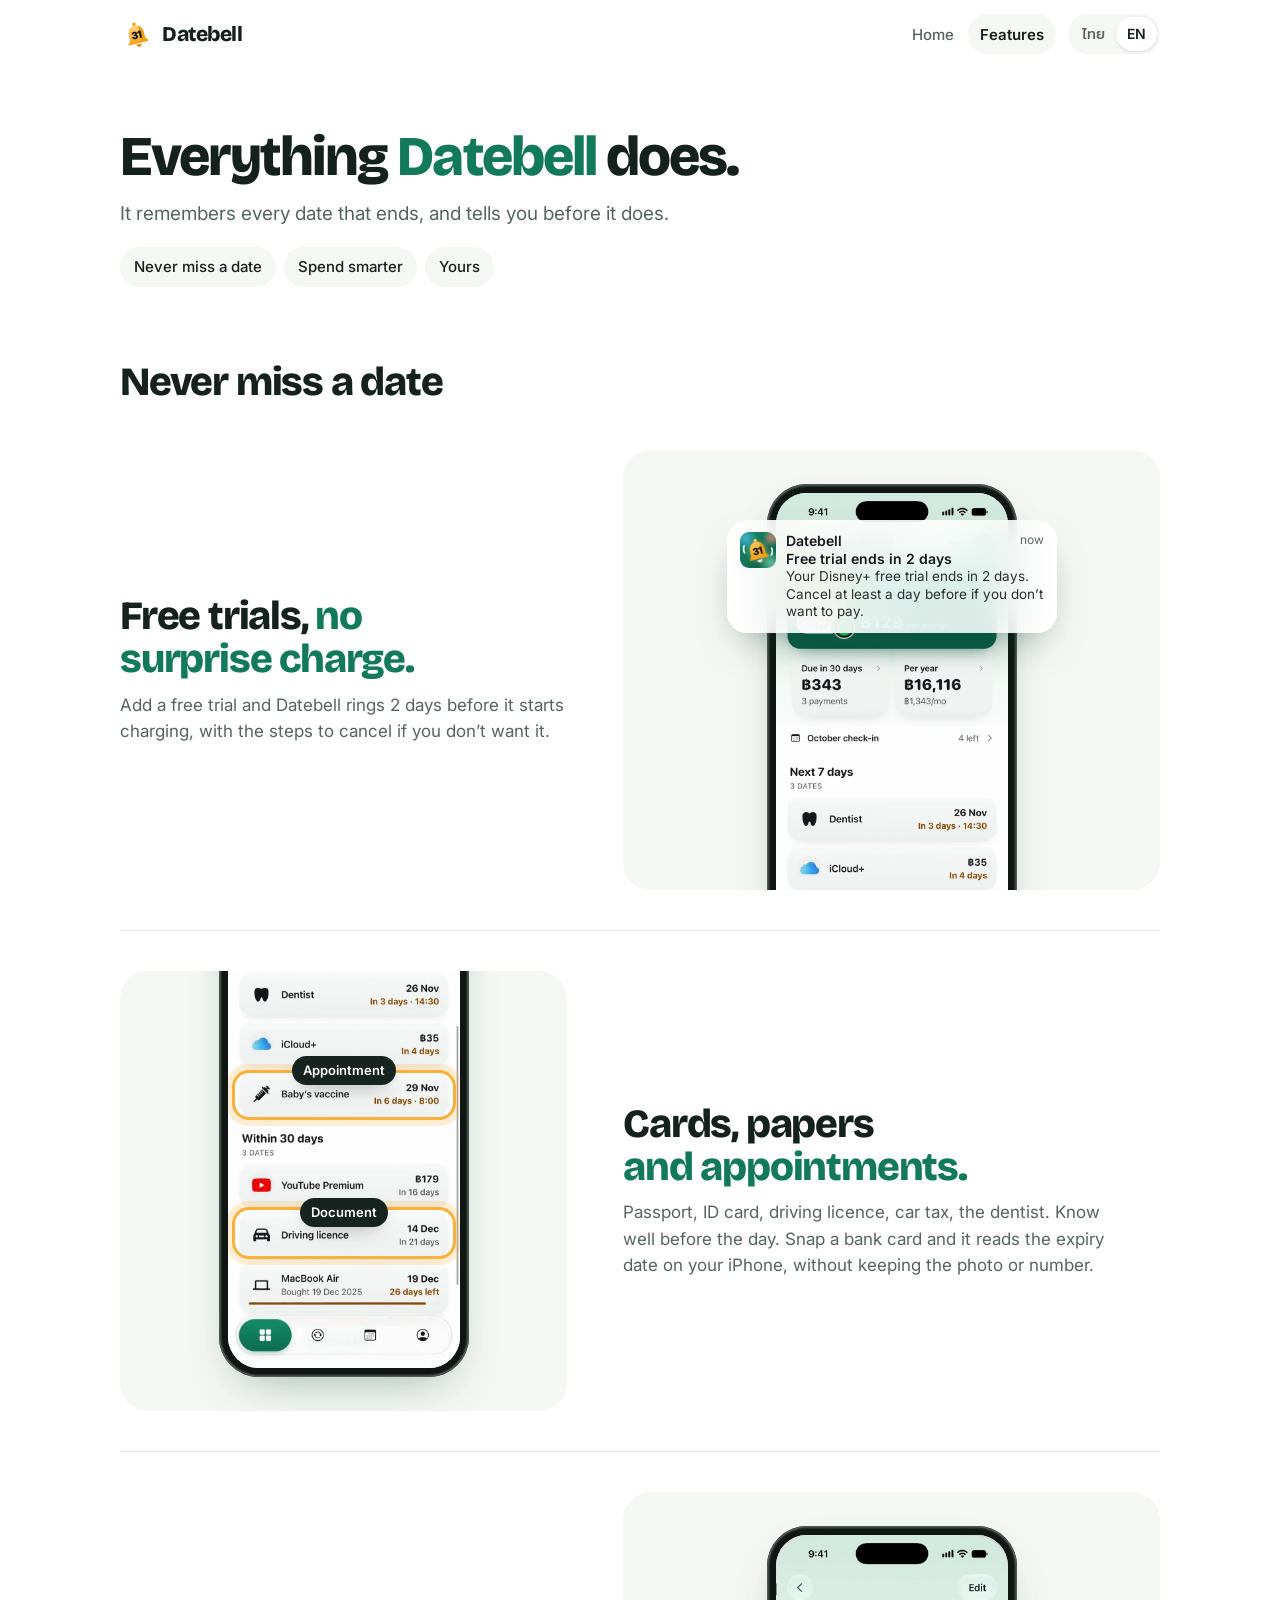
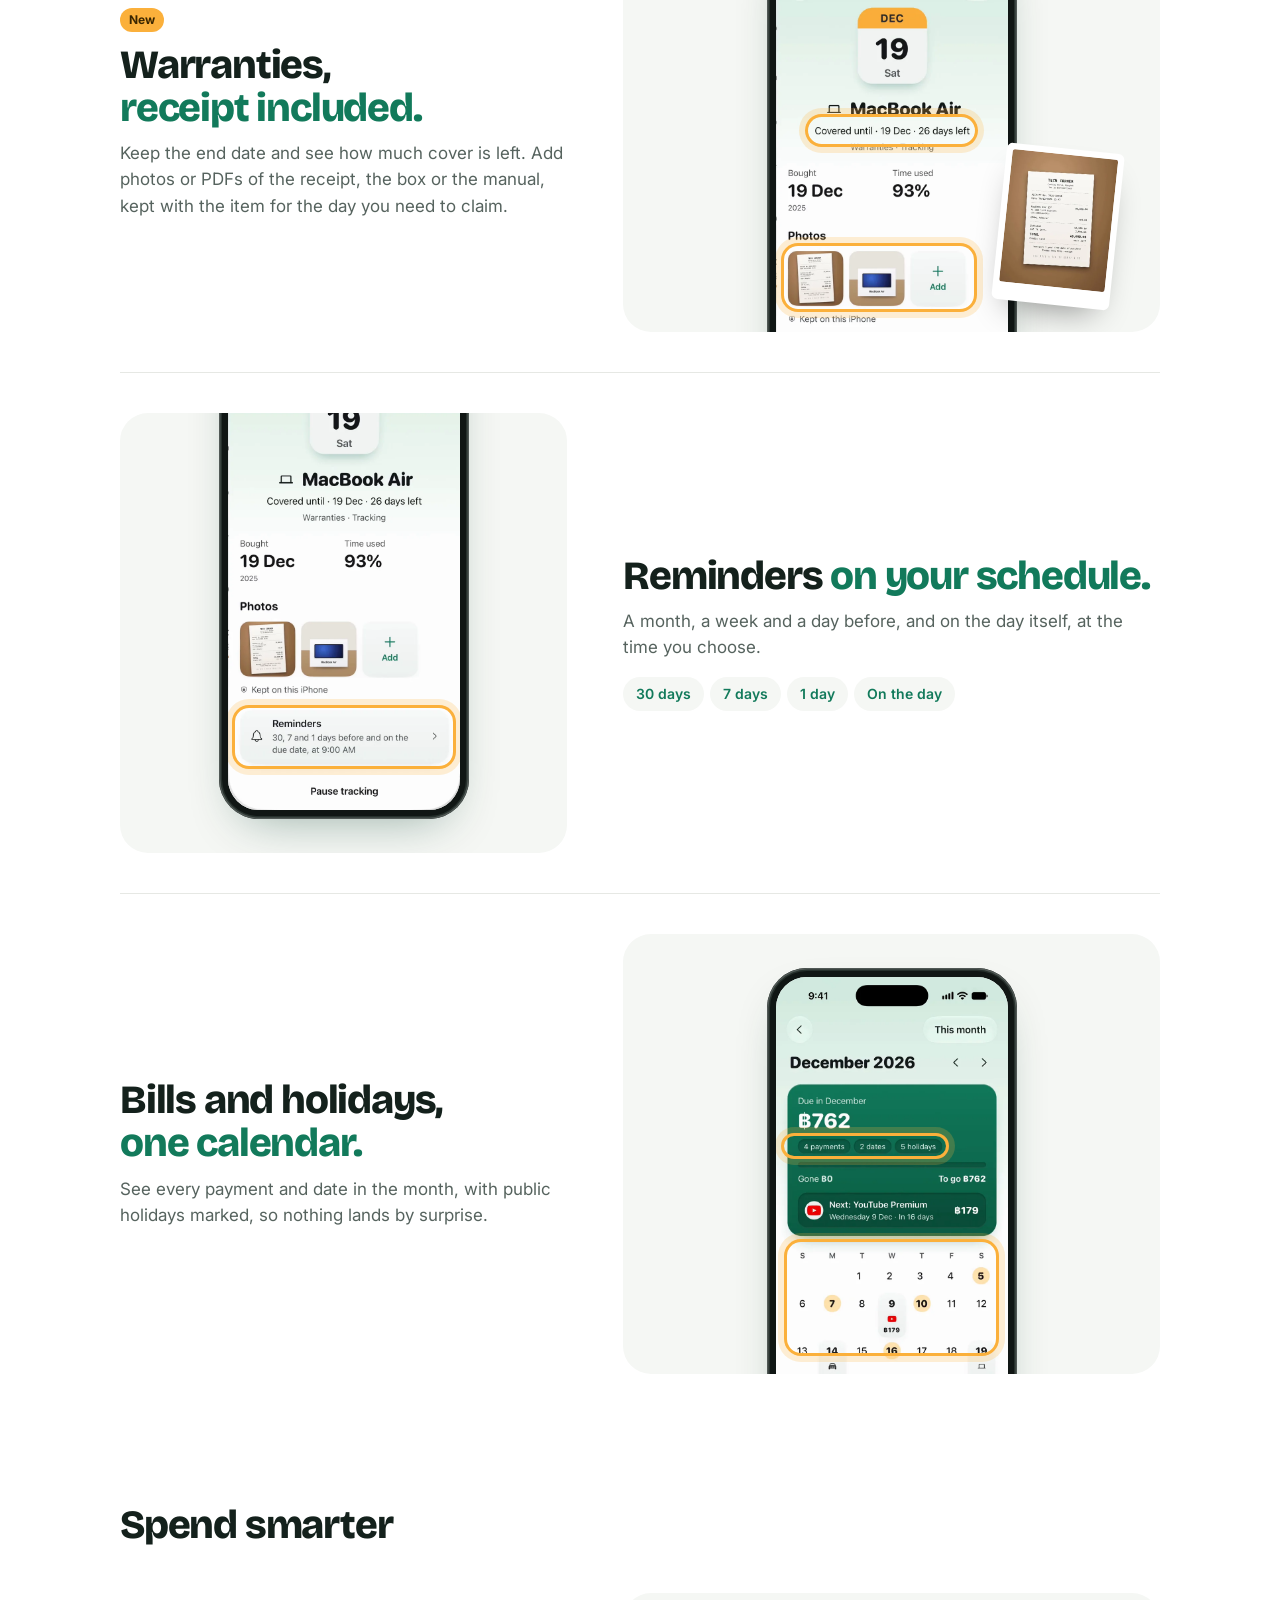
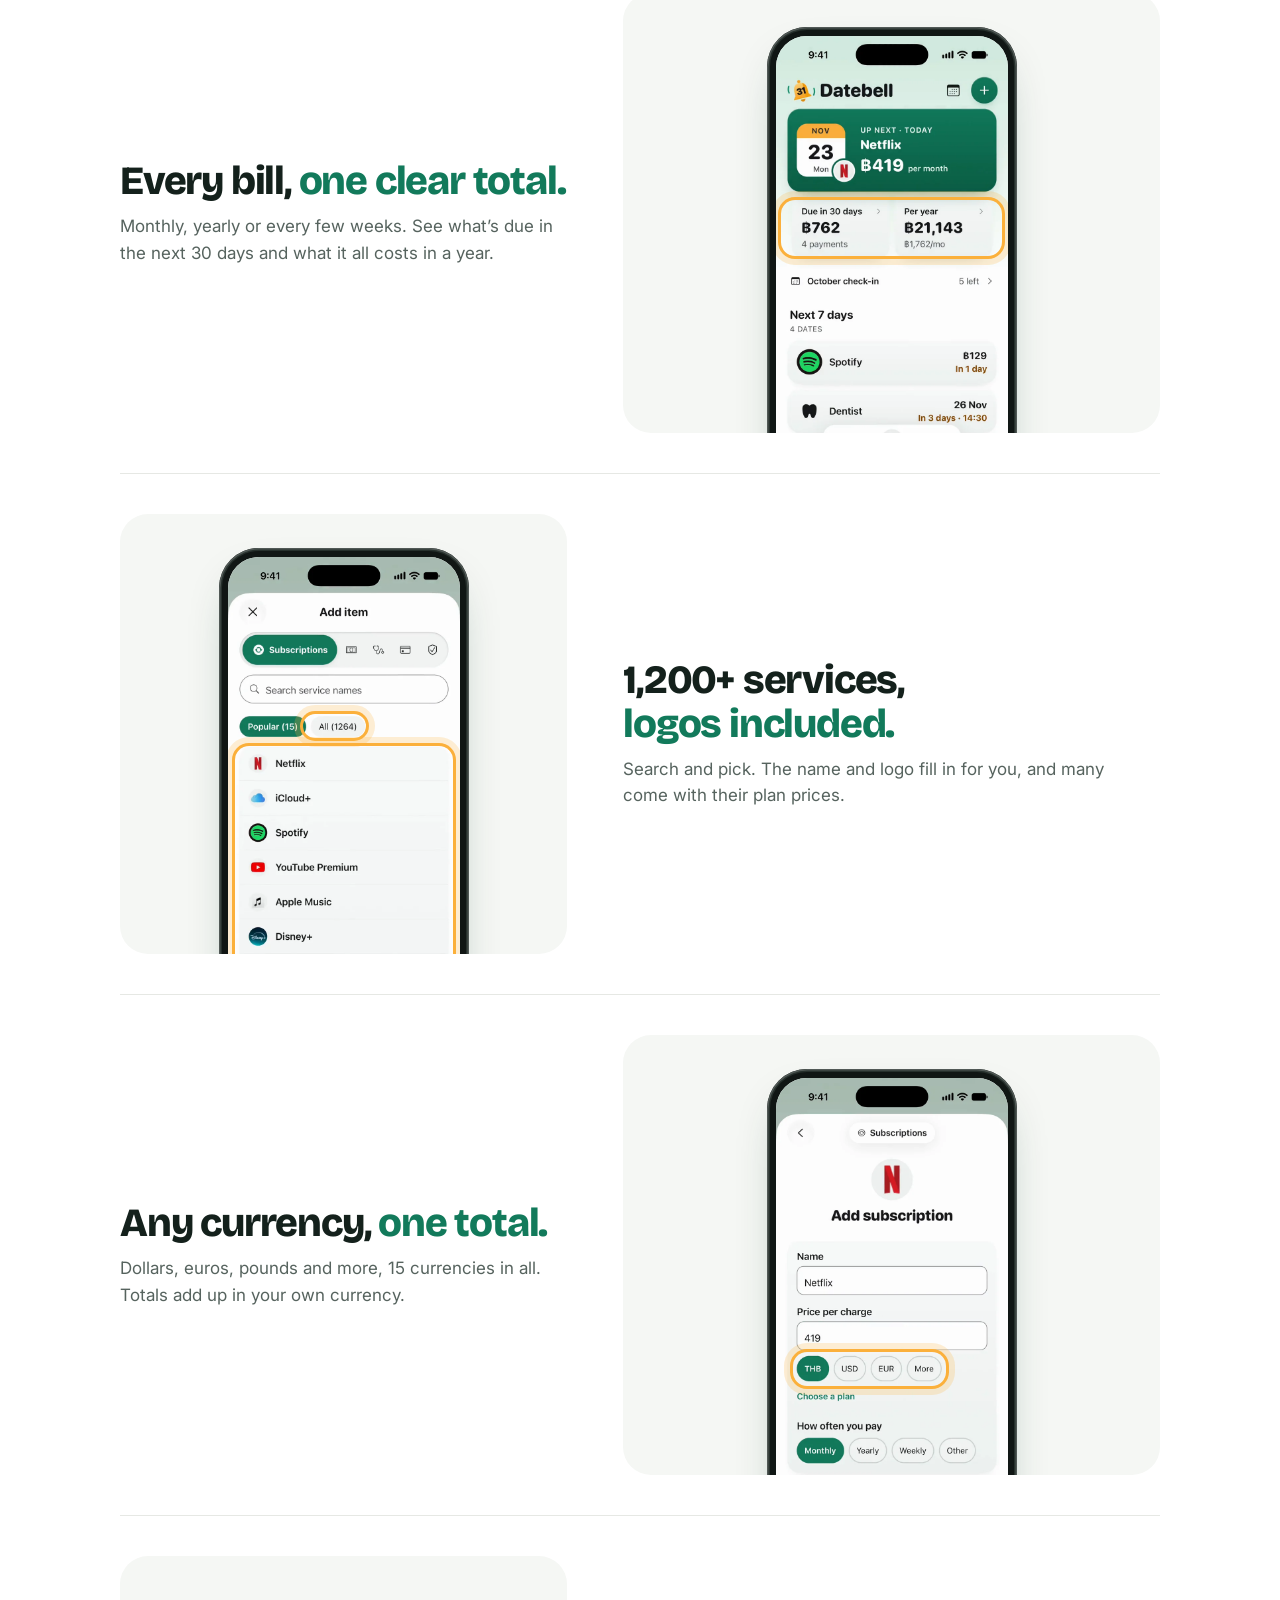
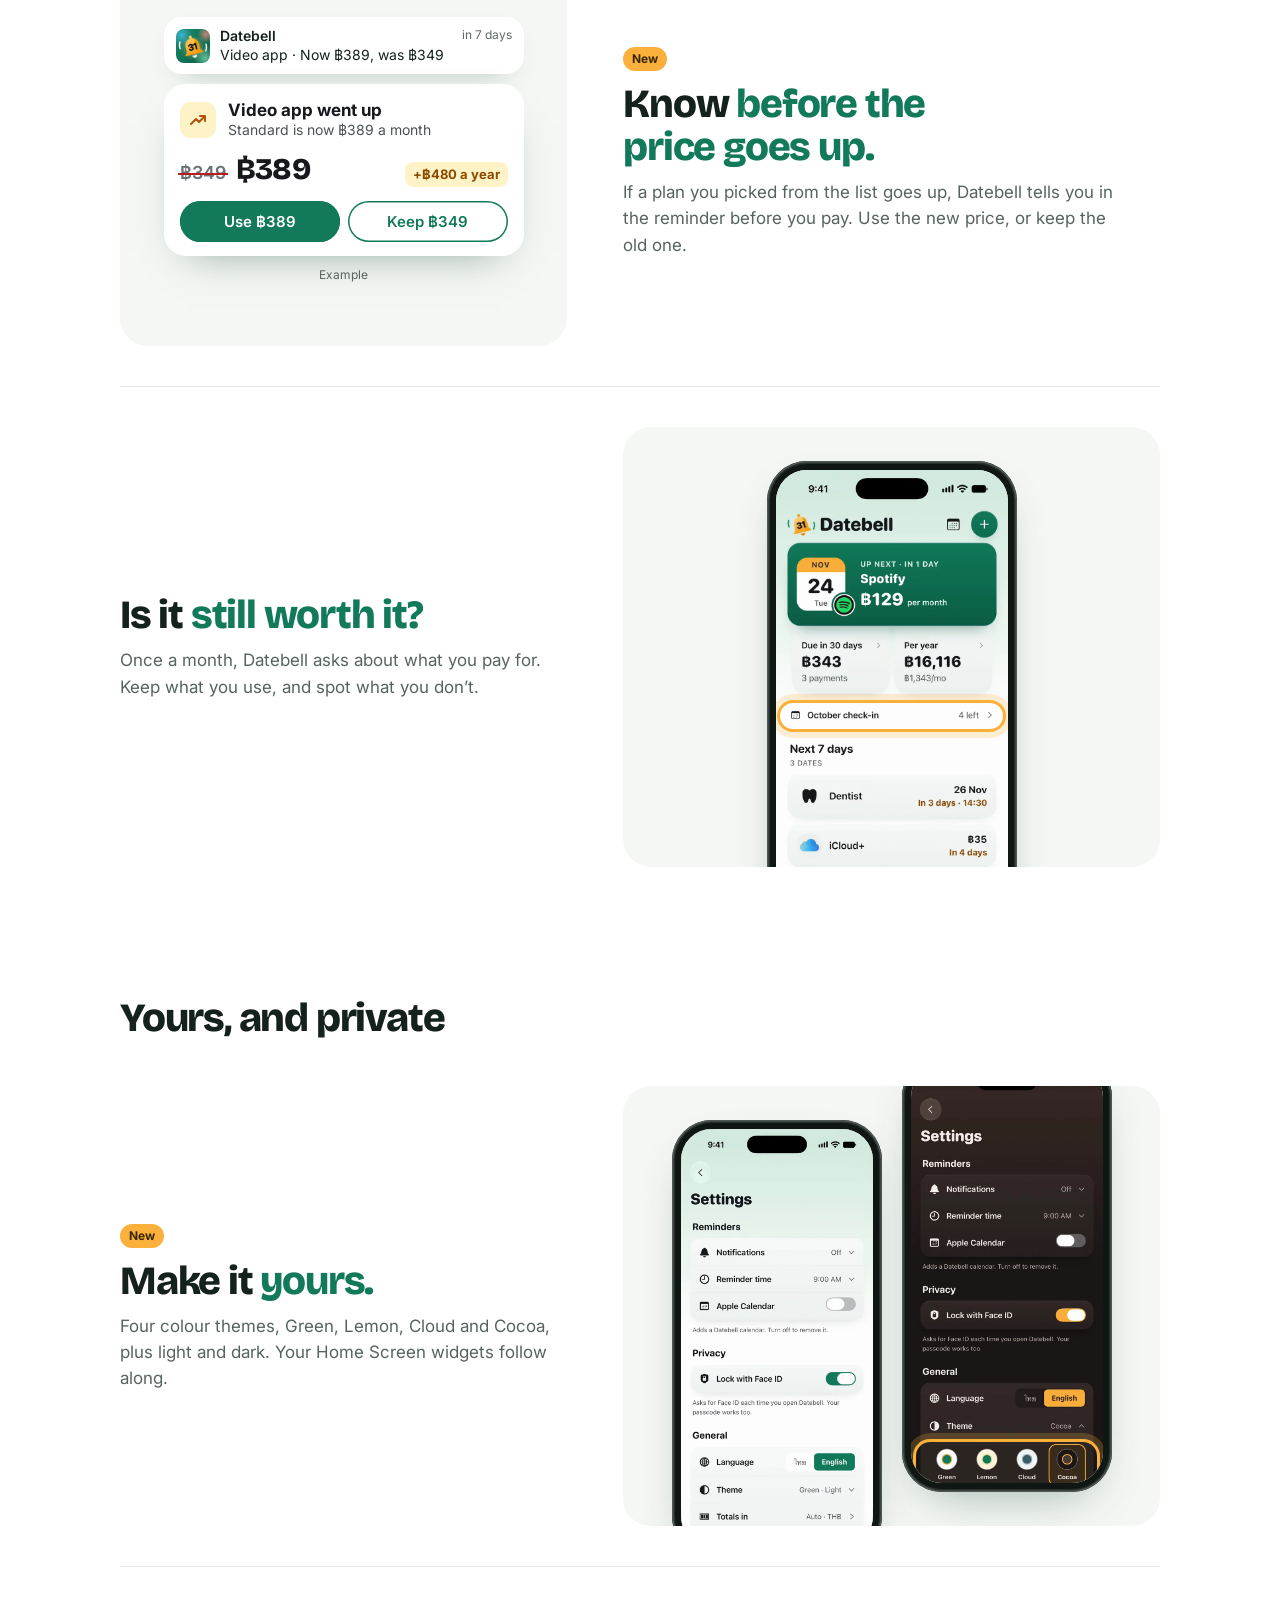
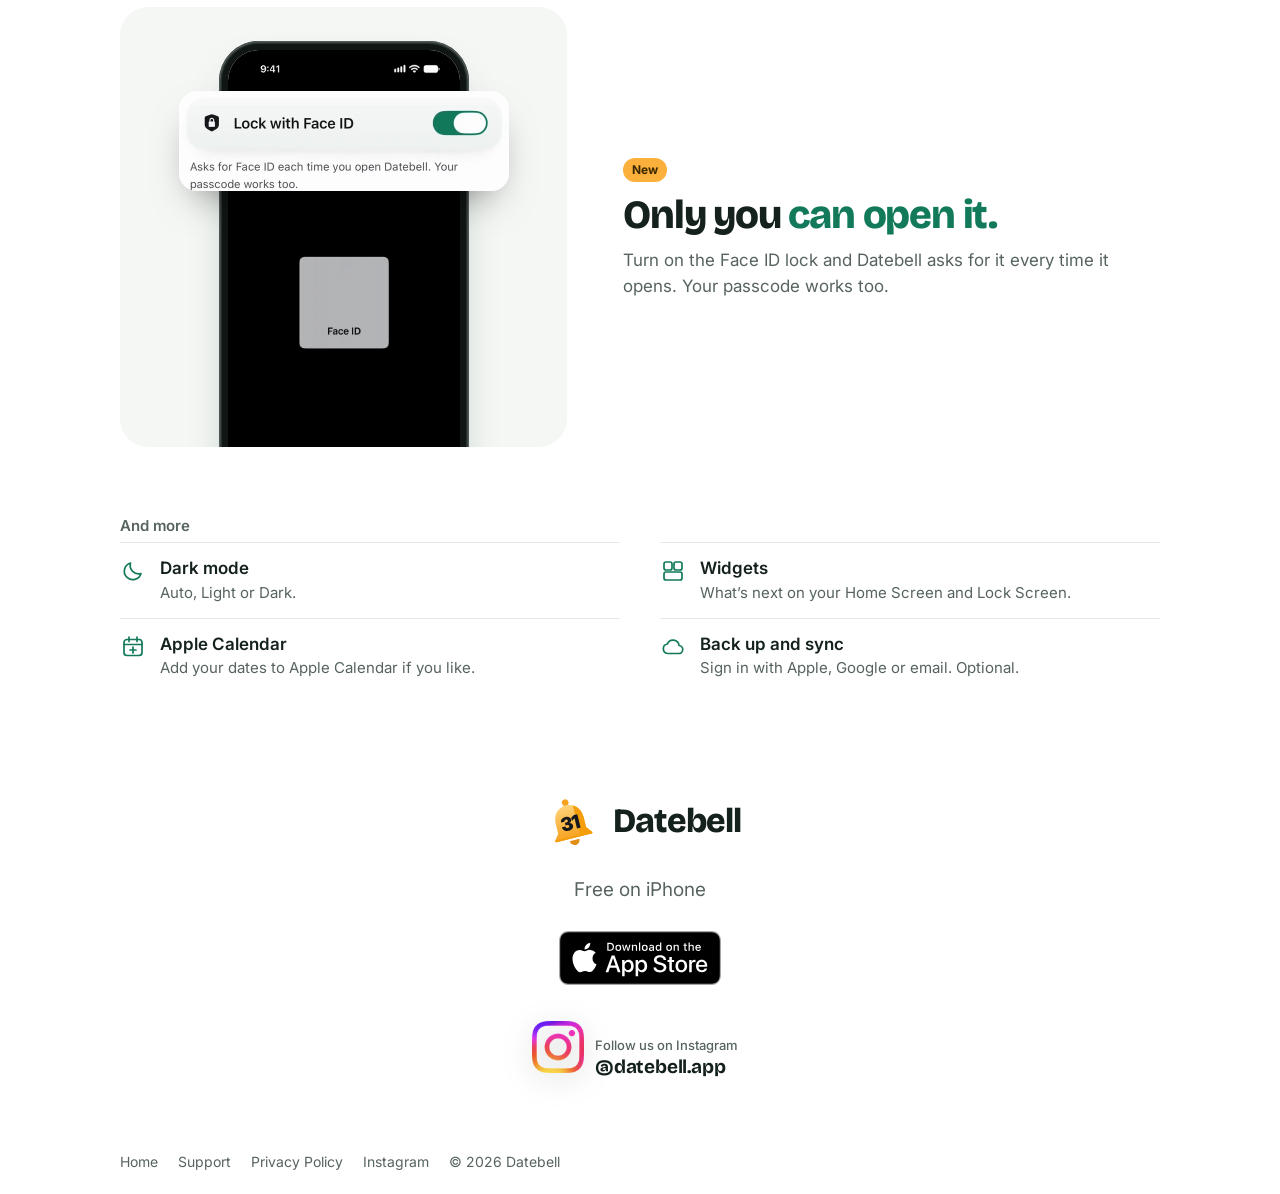
==== commit 58da943a: "Bring back the Follow us on Instagram button (home + features) Same design Nett approved on 19 Nov (" ====
--- a/features.html
+++ b/features.html
@@ -127,6 +127,7 @@
       <div class="logo"><svg viewBox="72 72 880 880" aria-hidden="true"><g class="w wl"><path d="M140 400 Q110 500 150 590" fill="none" stroke="#FFFFFF" stroke-width="40" stroke-linecap="round"/></g><g class="w wr"><path d="M880 460 Q912 560 872 650" fill="none" stroke="#FFFFFF" stroke-width="40" stroke-linecap="round"/></g><g class="sw"><g transform="translate(500 530) rotate(-14) scale(1.04) translate(-512 -500)"><circle cx="512" cy="232" r="44" fill="#F7A21F"/><path d="M512 270 C392 270 322 360 322 480 L322 610 L262 690 Q250 712 276 712 L748 712 Q774 712 762 690 L702 610 L702 480 C702 360 632 270 512 270 Z" fill="url(#dbG)"/><g clip-path="url(#dbBc)"><rect x="600" y="250" width="240" height="480" fill="#F59E0B"/></g><path d="M262 690 Q250 712 276 712 L748 712 Q774 712 762 690 Z" fill="#F59E0B"/><path d="M464.486328125 602.9296875C509.0419921875 602.9296875 539.193359375 579.8583984375 539.193359375 548.73046875C539.193359375 527.001953125 524.544921875 507.71484375 497.201171875 504.9072265625V504.541015625C517.8310546875 502.099609375 533.578125 487.939453125 533.578125 465.72265625C533.578125 436.0595703125 505.2578125 415.185546875 464.974609375 415.185546875C420.541015625 415.185546875 394.173828125 440.6982421875 394.173828125 474.0234375H441.537109375C441.537109375 460.9619140625 451.546875 451.806640625 464.974609375 451.806640625C477.7919921875 451.806640625 487.0693359375 460.2294921875 487.0693359375 471.826171875C487.0693359375 483.6669921875 477.42578125 490.625 461.068359375 490.625H443.490234375V524.8046875H461.068359375C478.0361328125 524.8046875 488.900390625 532.7392578125 488.900390625 544.9462890625C488.900390625 556.787109375 478.7685546875 565.087890625 464.2421875 565.087890625C448.12890625 565.087890625 438.36328125 554.7119140625 438.36328125 537.5H390.755859375C390.755859375 571.435546875 412.484375 602.9296875 464.486328125 602.9296875Z M629.58203125 418.115234375H584.66015625L539.982421875 445.458984375V487.451171875L580.509765625 462.6708984375H580.75390625V600.0H629.58203125Z" fill="#16181B"/></g><g class="cl"><g transform="translate(500 530) rotate(-14) scale(1.04) translate(-512 -500)"><path d="M446 742 A66 66 0 0 0 578 742 Z" fill="#E08E14"/></g></g></g></svg><b>Datebell</b></div>
       <p class="lede" style="margin:0 auto"><span data-l="th" lang="th">ฟรีบน iPhone</span><span data-l="en" lang="en">Free on iPhone</span></p>
       <div class="cta"><a class="badge store" href="https://apps.apple.com/app/id6821503223"><img class="badgeImg" src="img/badge-en.svg" alt="Download on the App Store" width="162" height="54"></a></div>
+      <div class="cta"><a class="igb" href="https://www.instagram.com/datebell.app/" target="_blank" rel="noopener"><span class="logo"><img src="img/instagram-glyph.webp" alt="" width="52" height="52"></span><span class="t"><small><span data-l="th" lang="th">ติดตามเราบน Instagram</span><span data-l="en" lang="en">Follow us on Instagram</span></small><b>@datebell.app</b></span></a></div>
     </div>
   </section>
 </main>
--- a/css/site.css
+++ b/css/site.css
@@ -228,3 +228,15 @@
   .pc-n .old::after{transform:none}.pc-n .nw,.pc-n .yr{transform:none;opacity:1}
 }
 .wrap.foot{padding-left:20px;padding-right:20px}
+
+/* Instagram follow (Nett 19 Nov: colour glyph + "Follow us on Instagram" + handle, all tappable) */
+.igb{display:inline-flex;align-items:center;gap:11px;min-height:56px;padding:4px 10px 4px 0;border-radius:16px;color:var(--ink);text-decoration:none;line-height:1;transition:transform .2s var(--ease)}
+.igb:active{transform:scale(.97)}
+.igb .logo{flex:0 0 auto;display:grid;place-items:center;filter:drop-shadow(0 6px 14px rgba(0,0,0,.18))}
+.igb .logo img{width:52px;height:52px}
+.igb .t{display:flex;flex-direction:column;gap:5px;text-align:left}
+.igb small{font:500 13px/1 var(--body);color:var(--muted)}
+.igb b{font:700 19px/1 var(--display);letter-spacing:-.01em}
+.home .igb{margin-top:18px}
+.end .igb{margin-top:6px}
+@media (hover:hover){.igb:hover{transform:translateY(-2px)}}
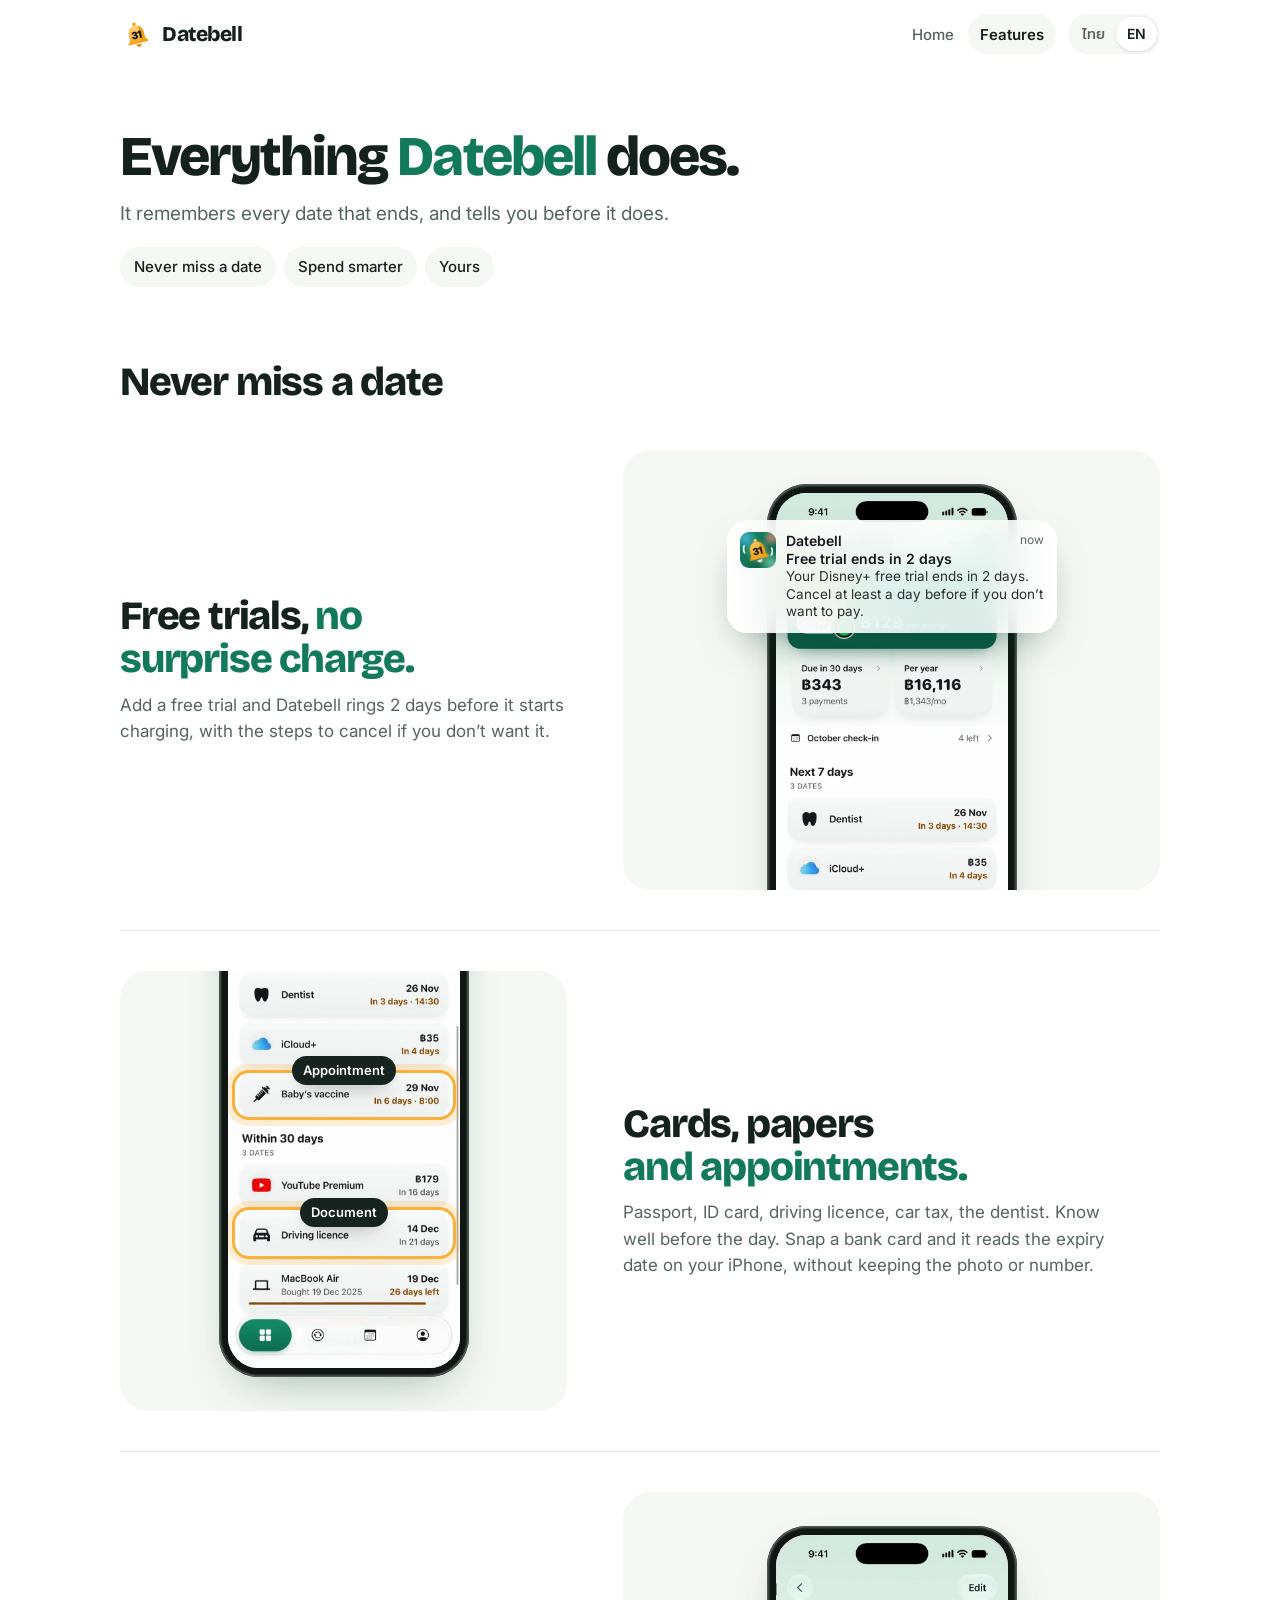
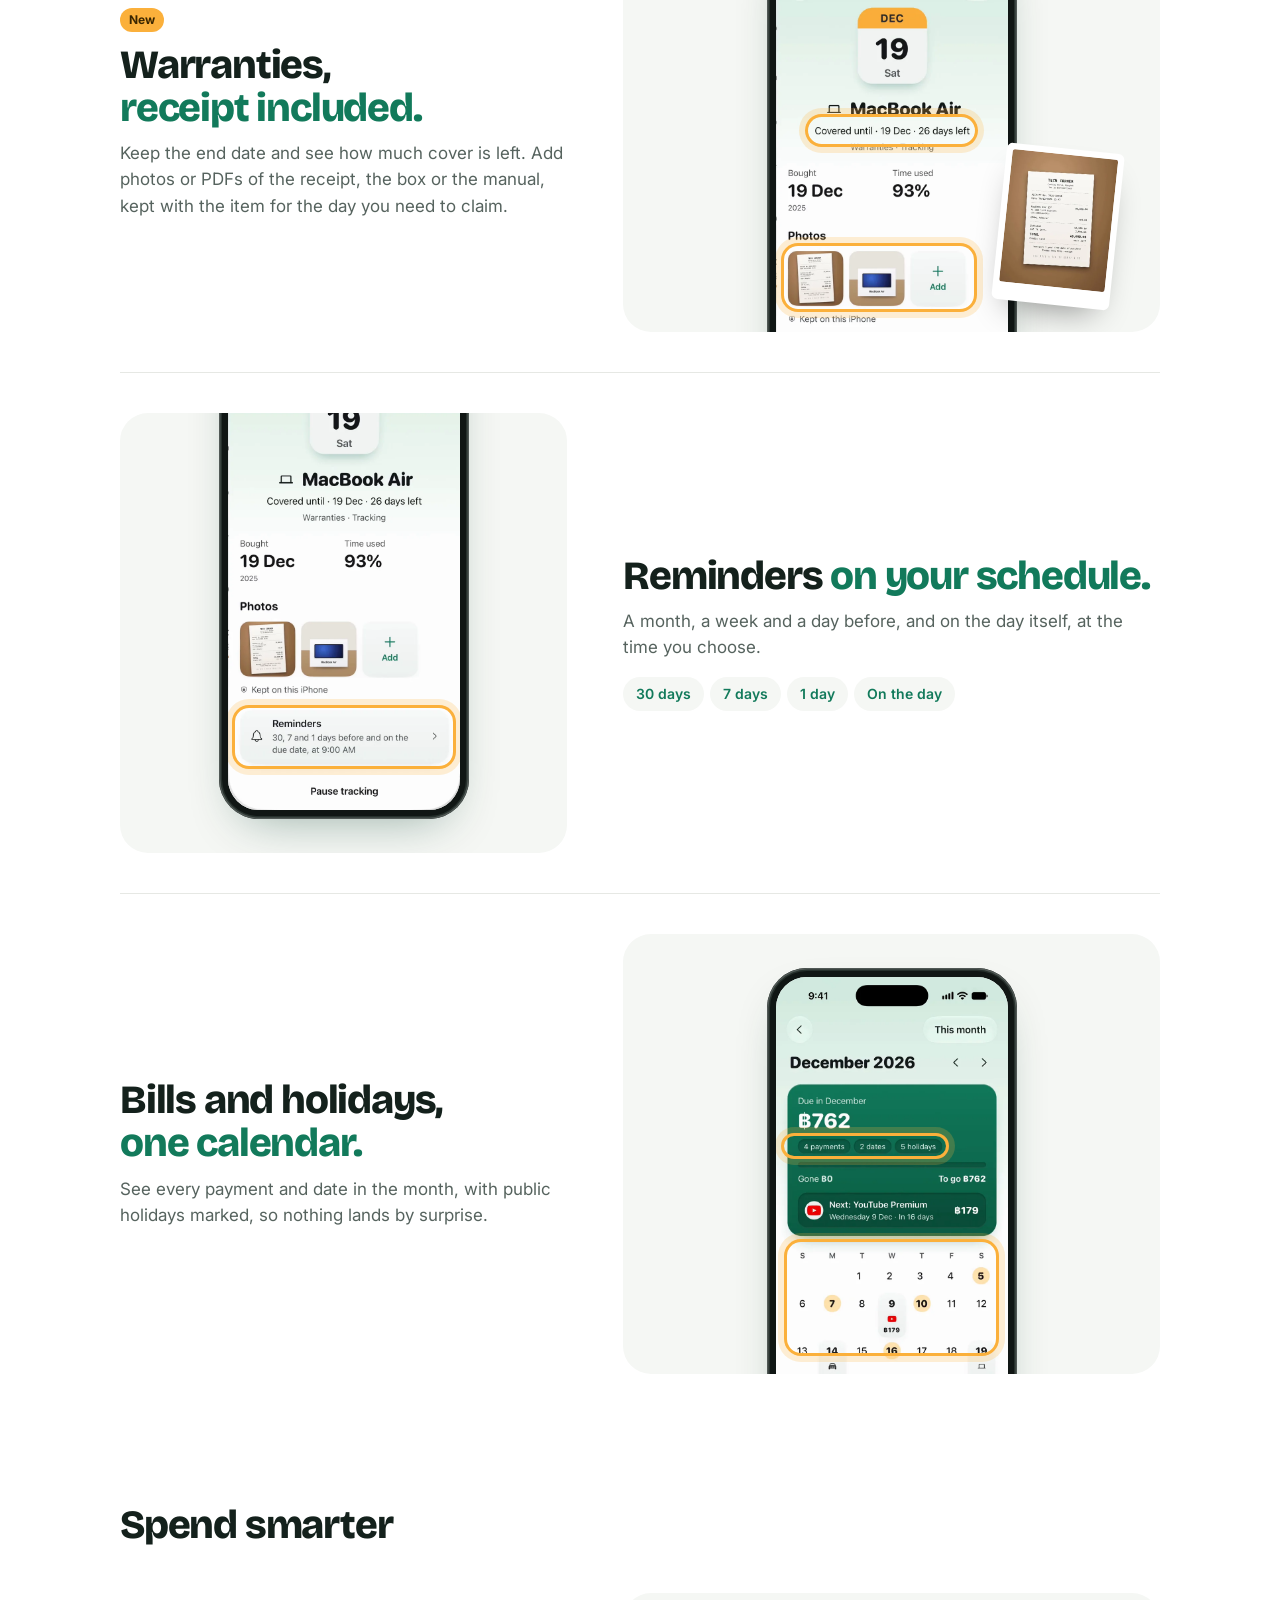
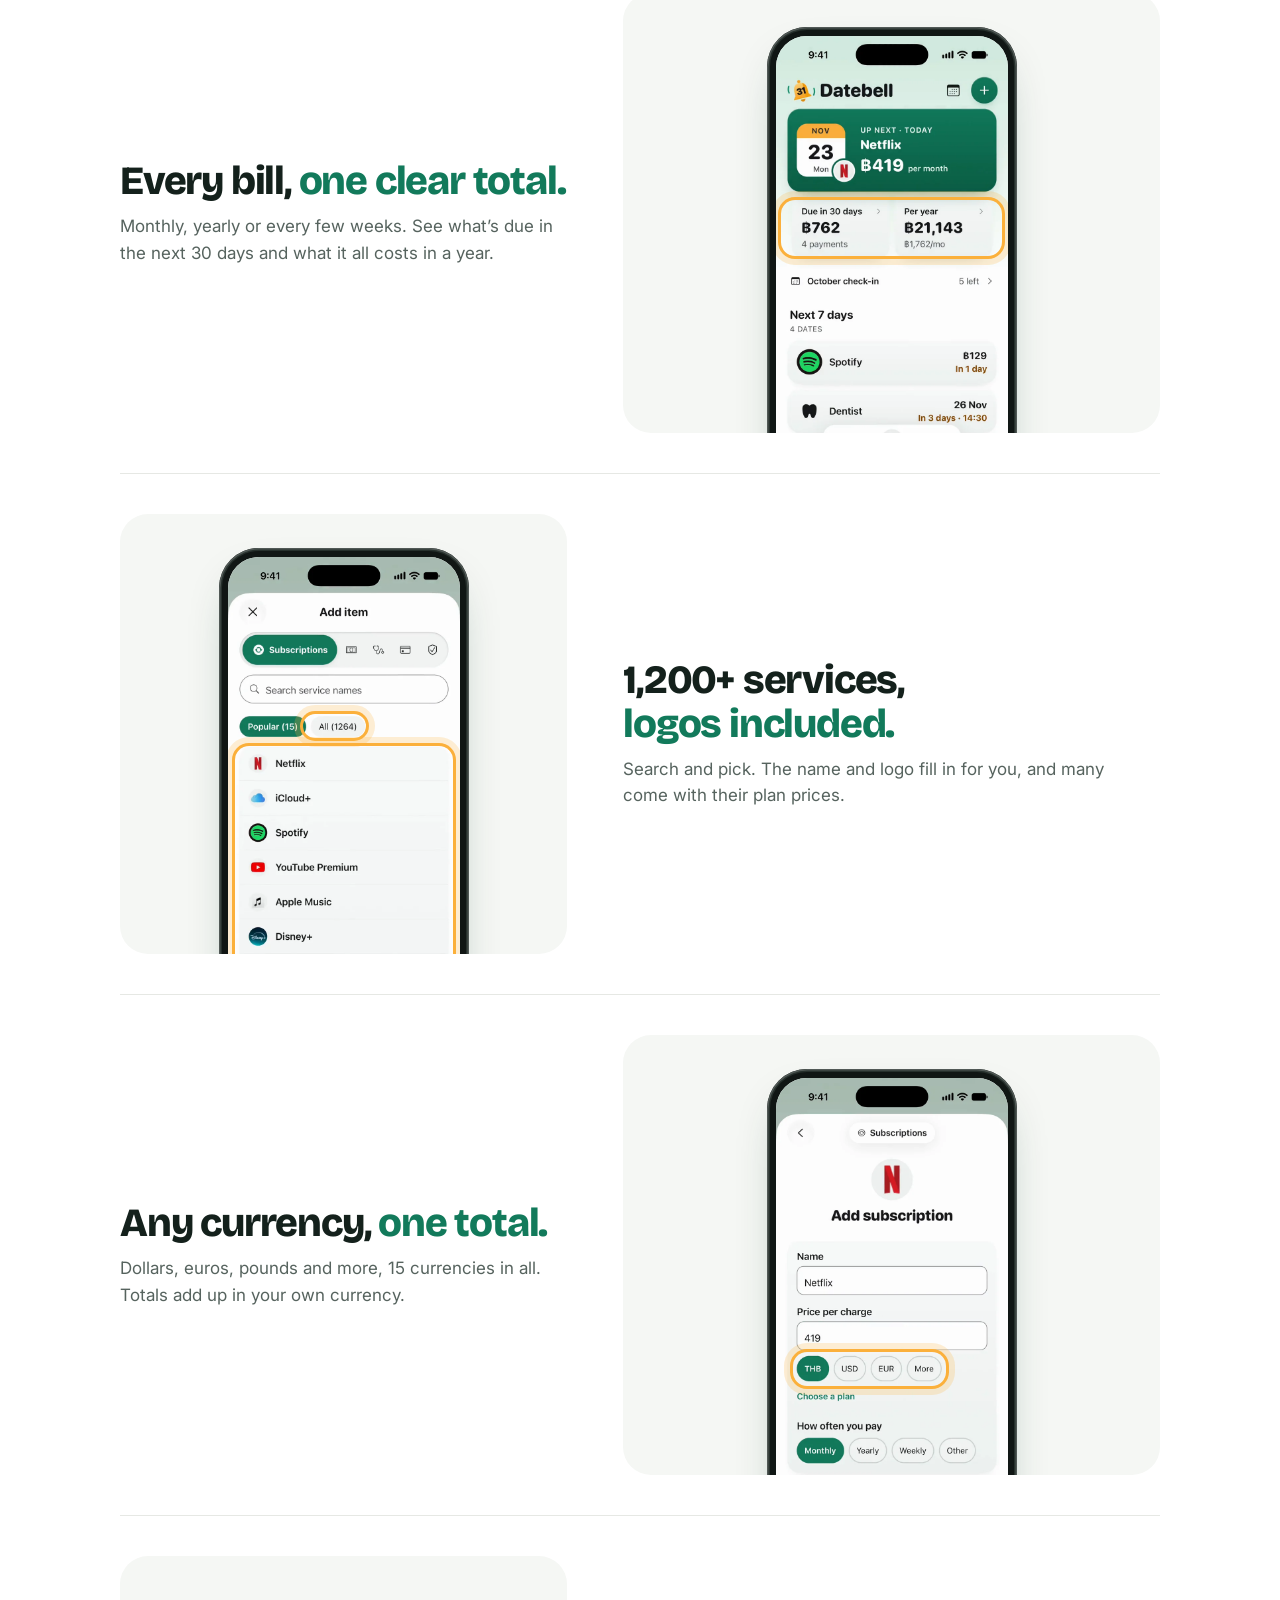
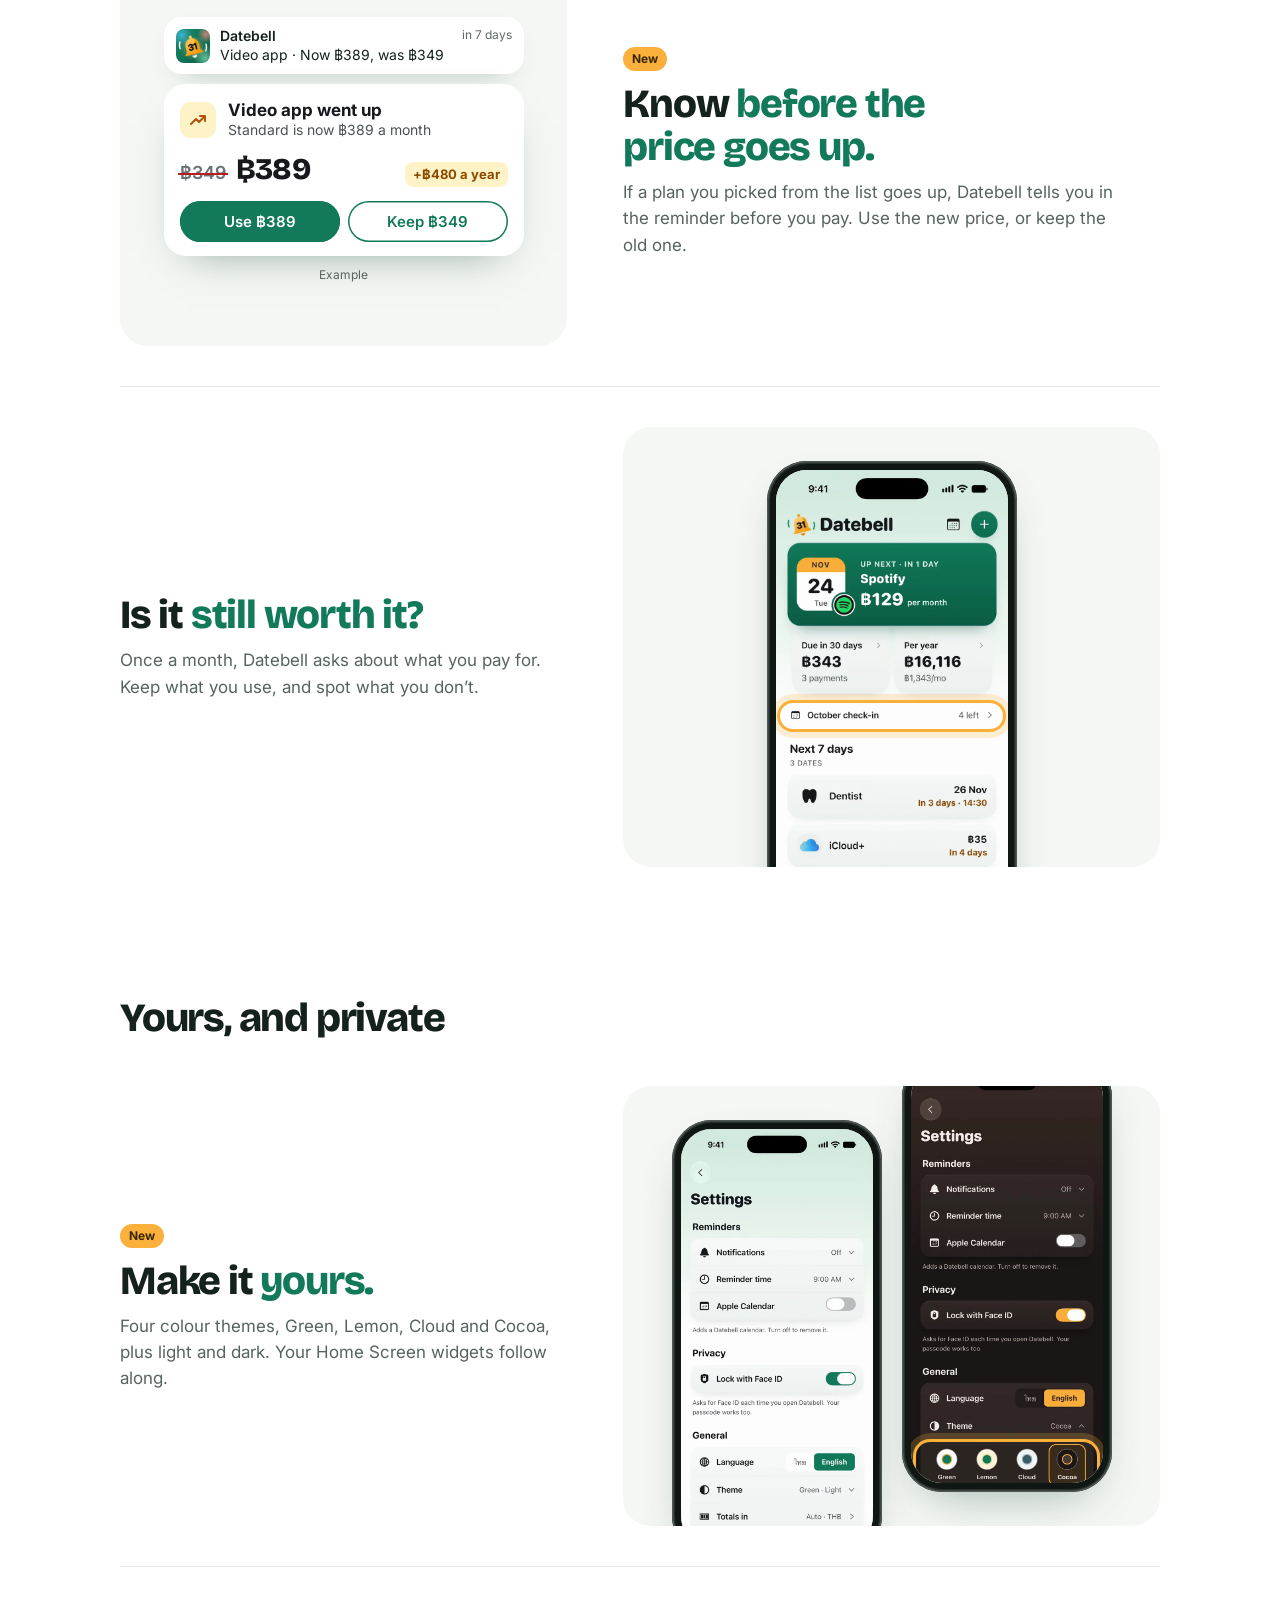
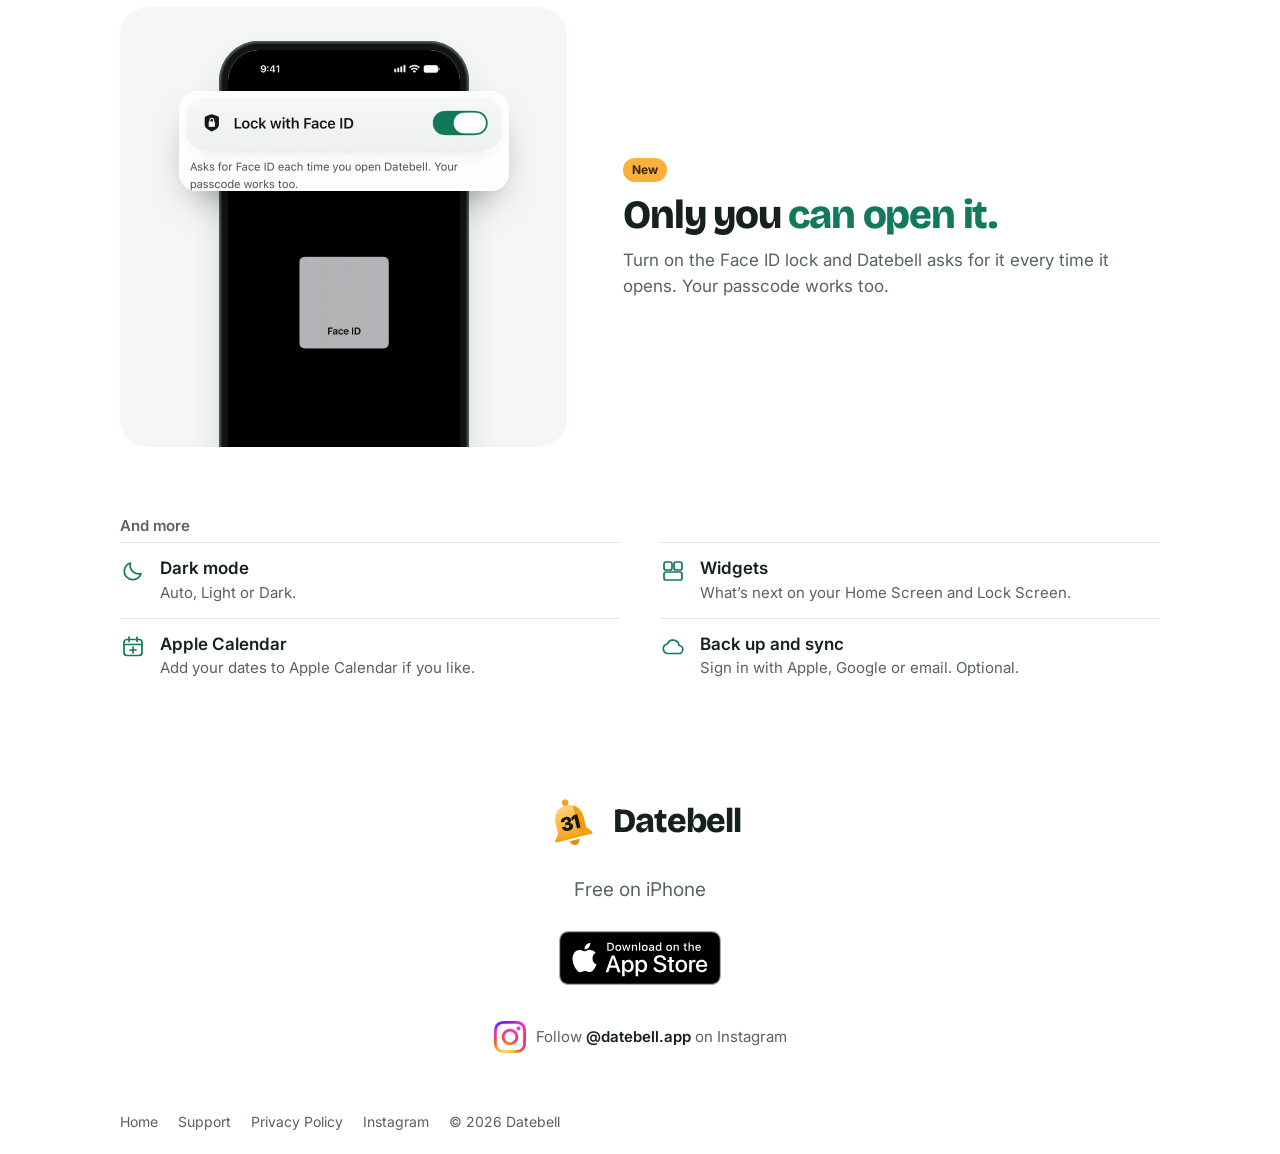
==== commit 1e1fd1ab: "Instagram button: quieter one-line style (option B) Co-Authored-By: Claude Opus 5.5 <noreply@anthrop" ====
--- a/features.html
+++ b/features.html
@@ -127,7 +127,7 @@
       <div class="logo"><svg viewBox="72 72 880 880" aria-hidden="true"><g class="w wl"><path d="M140 400 Q110 500 150 590" fill="none" stroke="#FFFFFF" stroke-width="40" stroke-linecap="round"/></g><g class="w wr"><path d="M880 460 Q912 560 872 650" fill="none" stroke="#FFFFFF" stroke-width="40" stroke-linecap="round"/></g><g class="sw"><g transform="translate(500 530) rotate(-14) scale(1.04) translate(-512 -500)"><circle cx="512" cy="232" r="44" fill="#F7A21F"/><path d="M512 270 C392 270 322 360 322 480 L322 610 L262 690 Q250 712 276 712 L748 712 Q774 712 762 690 L702 610 L702 480 C702 360 632 270 512 270 Z" fill="url(#dbG)"/><g clip-path="url(#dbBc)"><rect x="600" y="250" width="240" height="480" fill="#F59E0B"/></g><path d="M262 690 Q250 712 276 712 L748 712 Q774 712 762 690 Z" fill="#F59E0B"/><path d="M464.486328125 602.9296875C509.0419921875 602.9296875 539.193359375 579.8583984375 539.193359375 548.73046875C539.193359375 527.001953125 524.544921875 507.71484375 497.201171875 504.9072265625V504.541015625C517.8310546875 502.099609375 533.578125 487.939453125 533.578125 465.72265625C533.578125 436.0595703125 505.2578125 415.185546875 464.974609375 415.185546875C420.541015625 415.185546875 394.173828125 440.6982421875 394.173828125 474.0234375H441.537109375C441.537109375 460.9619140625 451.546875 451.806640625 464.974609375 451.806640625C477.7919921875 451.806640625 487.0693359375 460.2294921875 487.0693359375 471.826171875C487.0693359375 483.6669921875 477.42578125 490.625 461.068359375 490.625H443.490234375V524.8046875H461.068359375C478.0361328125 524.8046875 488.900390625 532.7392578125 488.900390625 544.9462890625C488.900390625 556.787109375 478.7685546875 565.087890625 464.2421875 565.087890625C448.12890625 565.087890625 438.36328125 554.7119140625 438.36328125 537.5H390.755859375C390.755859375 571.435546875 412.484375 602.9296875 464.486328125 602.9296875Z M629.58203125 418.115234375H584.66015625L539.982421875 445.458984375V487.451171875L580.509765625 462.6708984375H580.75390625V600.0H629.58203125Z" fill="#16181B"/></g><g class="cl"><g transform="translate(500 530) rotate(-14) scale(1.04) translate(-512 -500)"><path d="M446 742 A66 66 0 0 0 578 742 Z" fill="#E08E14"/></g></g></g></svg><b>Datebell</b></div>
       <p class="lede" style="margin:0 auto"><span data-l="th" lang="th">ฟรีบน iPhone</span><span data-l="en" lang="en">Free on iPhone</span></p>
       <div class="cta"><a class="badge store" href="https://apps.apple.com/app/id6821503223"><img class="badgeImg" src="img/badge-en.svg" alt="Download on the App Store" width="162" height="54"></a></div>
-      <div class="cta"><a class="igb" href="https://www.instagram.com/datebell.app/" target="_blank" rel="noopener"><span class="logo"><img src="img/instagram-glyph.webp" alt="" width="52" height="52"></span><span class="t"><small><span data-l="th" lang="th">ติดตามเราบน Instagram</span><span data-l="en" lang="en">Follow us on Instagram</span></small><b>@datebell.app</b></span></a></div>
+      <div class="cta"><a class="igb" href="https://www.instagram.com/datebell.app/" target="_blank" rel="noopener"><img src="img/instagram-glyph.webp" alt="" width="32" height="32"><span><span data-l="th" lang="th">ติดตาม <b>@datebell.app</b> บน Instagram</span><span data-l="en" lang="en">Follow <b>@datebell.app</b> on Instagram</span></span></a></div>
     </div>
   </section>
 </main>
--- a/css/site.css
+++ b/css/site.css
@@ -230,13 +230,10 @@
 .wrap.foot{padding-left:20px;padding-right:20px}
 
 /* Instagram follow (Nett 19 Nov: colour glyph + "Follow us on Instagram" + handle, all tappable) */
-.igb{display:inline-flex;align-items:center;gap:11px;min-height:56px;padding:4px 10px 4px 0;border-radius:16px;color:var(--ink);text-decoration:none;line-height:1;transition:transform .2s var(--ease)}
+.igb{display:inline-flex;align-items:center;gap:10px;min-height:44px;align-self:flex-start;color:var(--muted);text-decoration:none;font:400 15px/1.3 var(--body);transition:transform .2s var(--ease)}
 .igb:active{transform:scale(.97)}
-.igb .logo{flex:0 0 auto;display:grid;place-items:center;filter:drop-shadow(0 6px 14px rgba(0,0,0,.18))}
-.igb .logo img{width:52px;height:52px}
-.igb .t{display:flex;flex-direction:column;gap:5px;text-align:left}
-.igb small{font:500 13px/1 var(--body);color:var(--muted)}
-.igb b{font:700 19px/1 var(--display);letter-spacing:-.01em}
+.igb img{width:32px;height:32px;flex:none}
+.igb b{color:var(--ink);font-weight:600}
 .home .igb{margin-top:18px}
-.end .igb{margin-top:6px}
+.end .igb{margin-top:4px}
 @media (hover:hover){.igb:hover{transform:translateY(-2px)}}
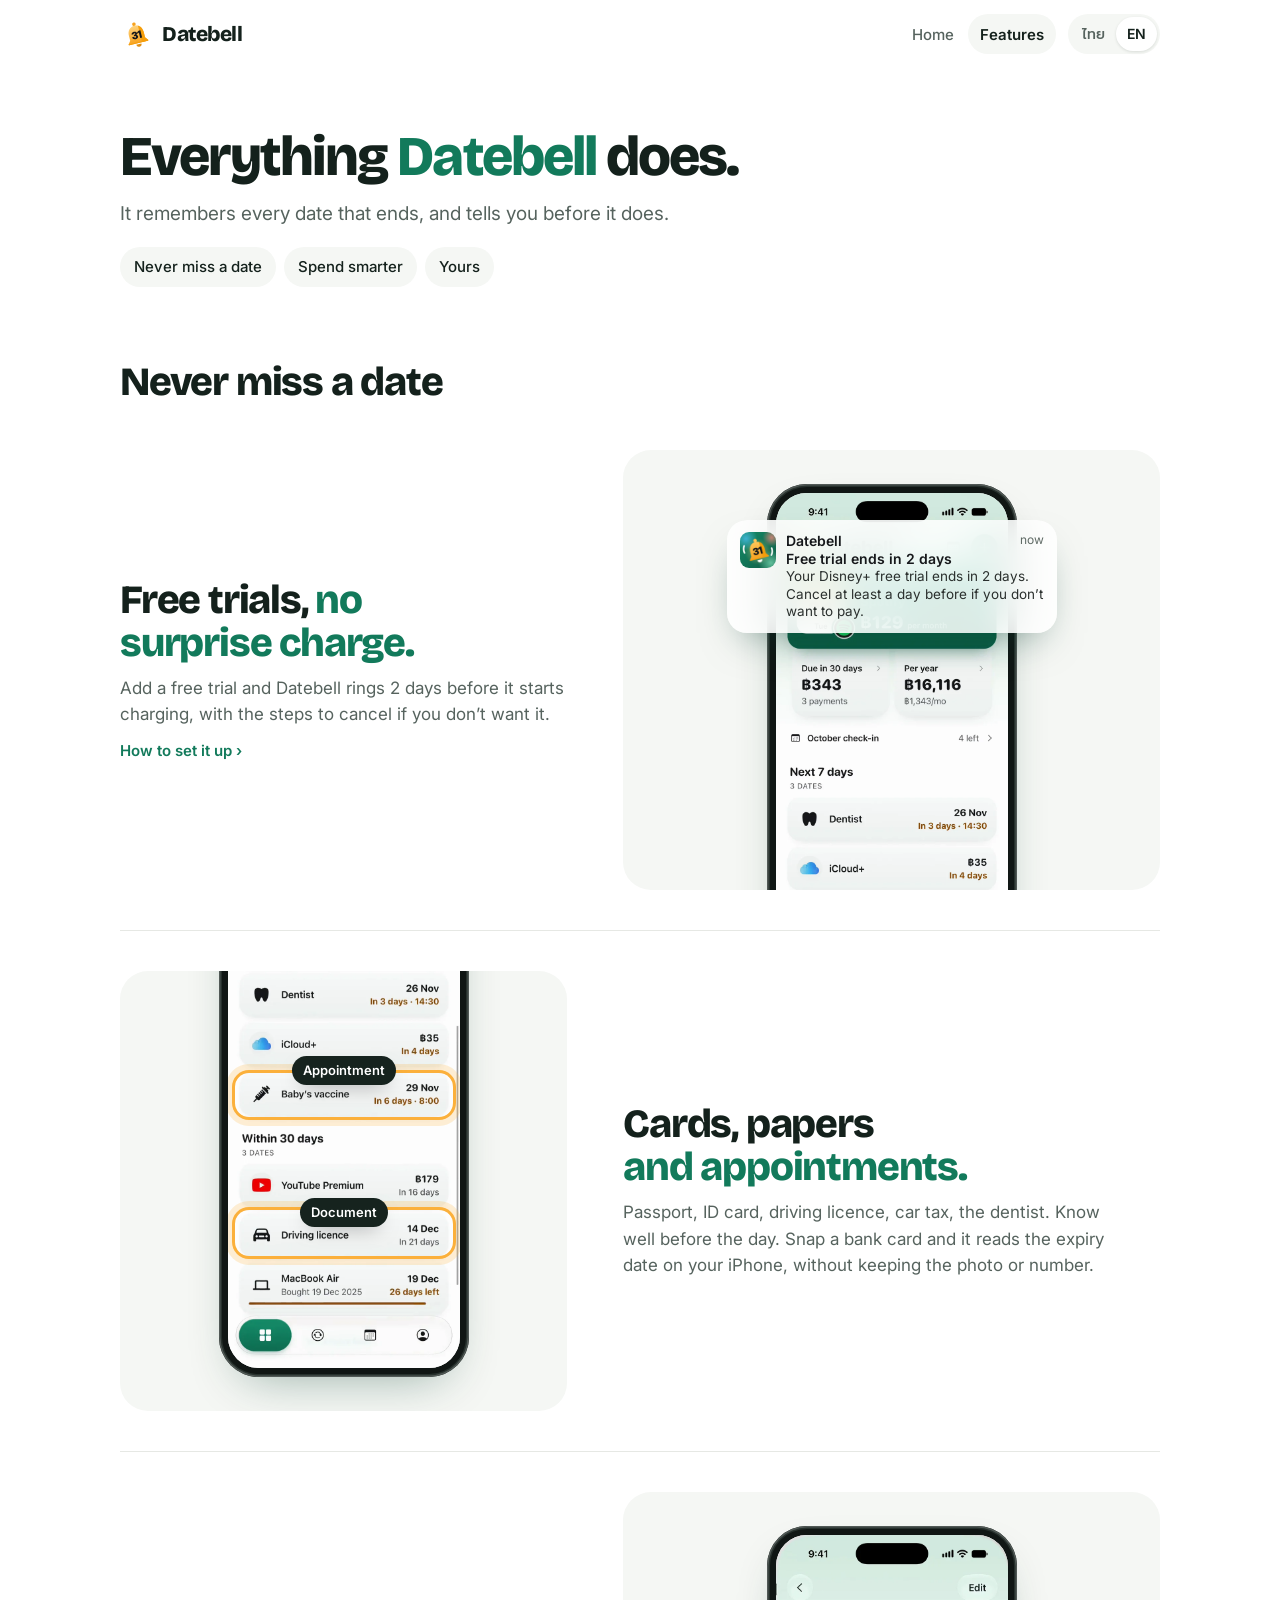
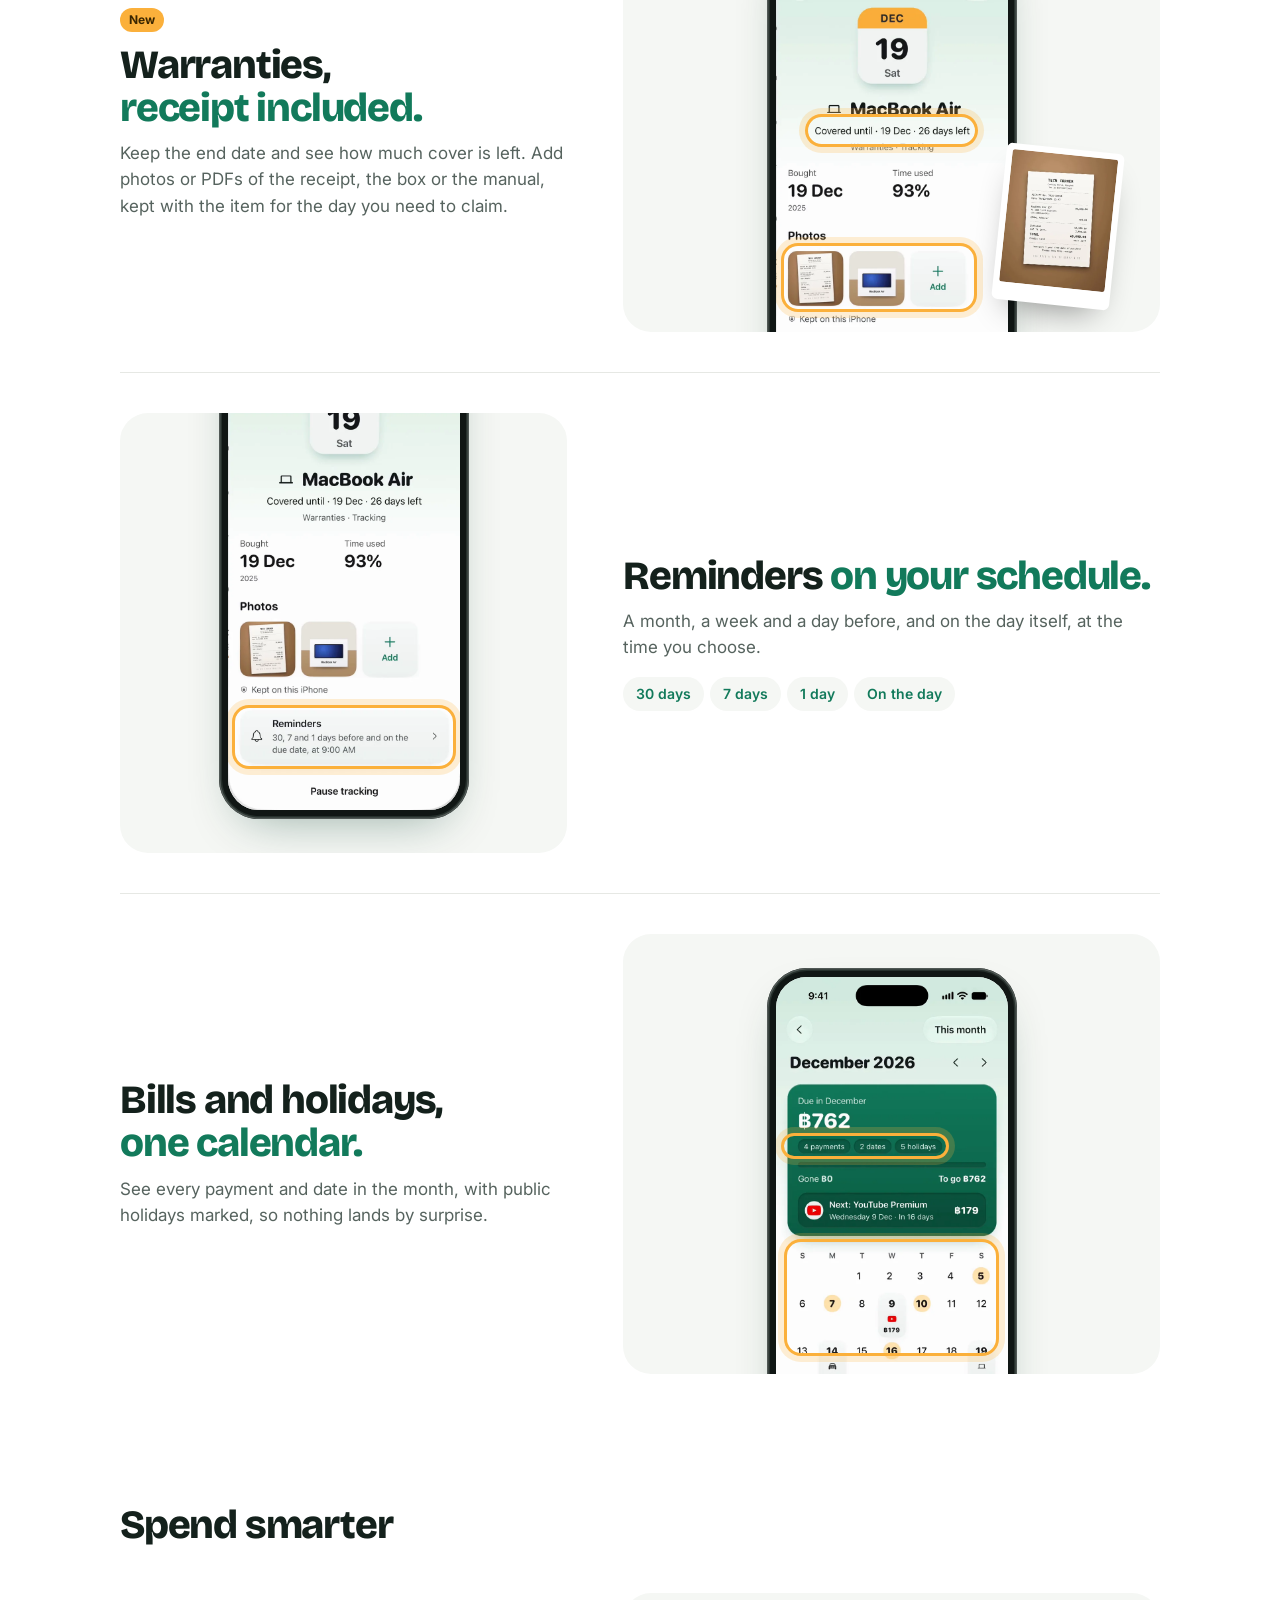
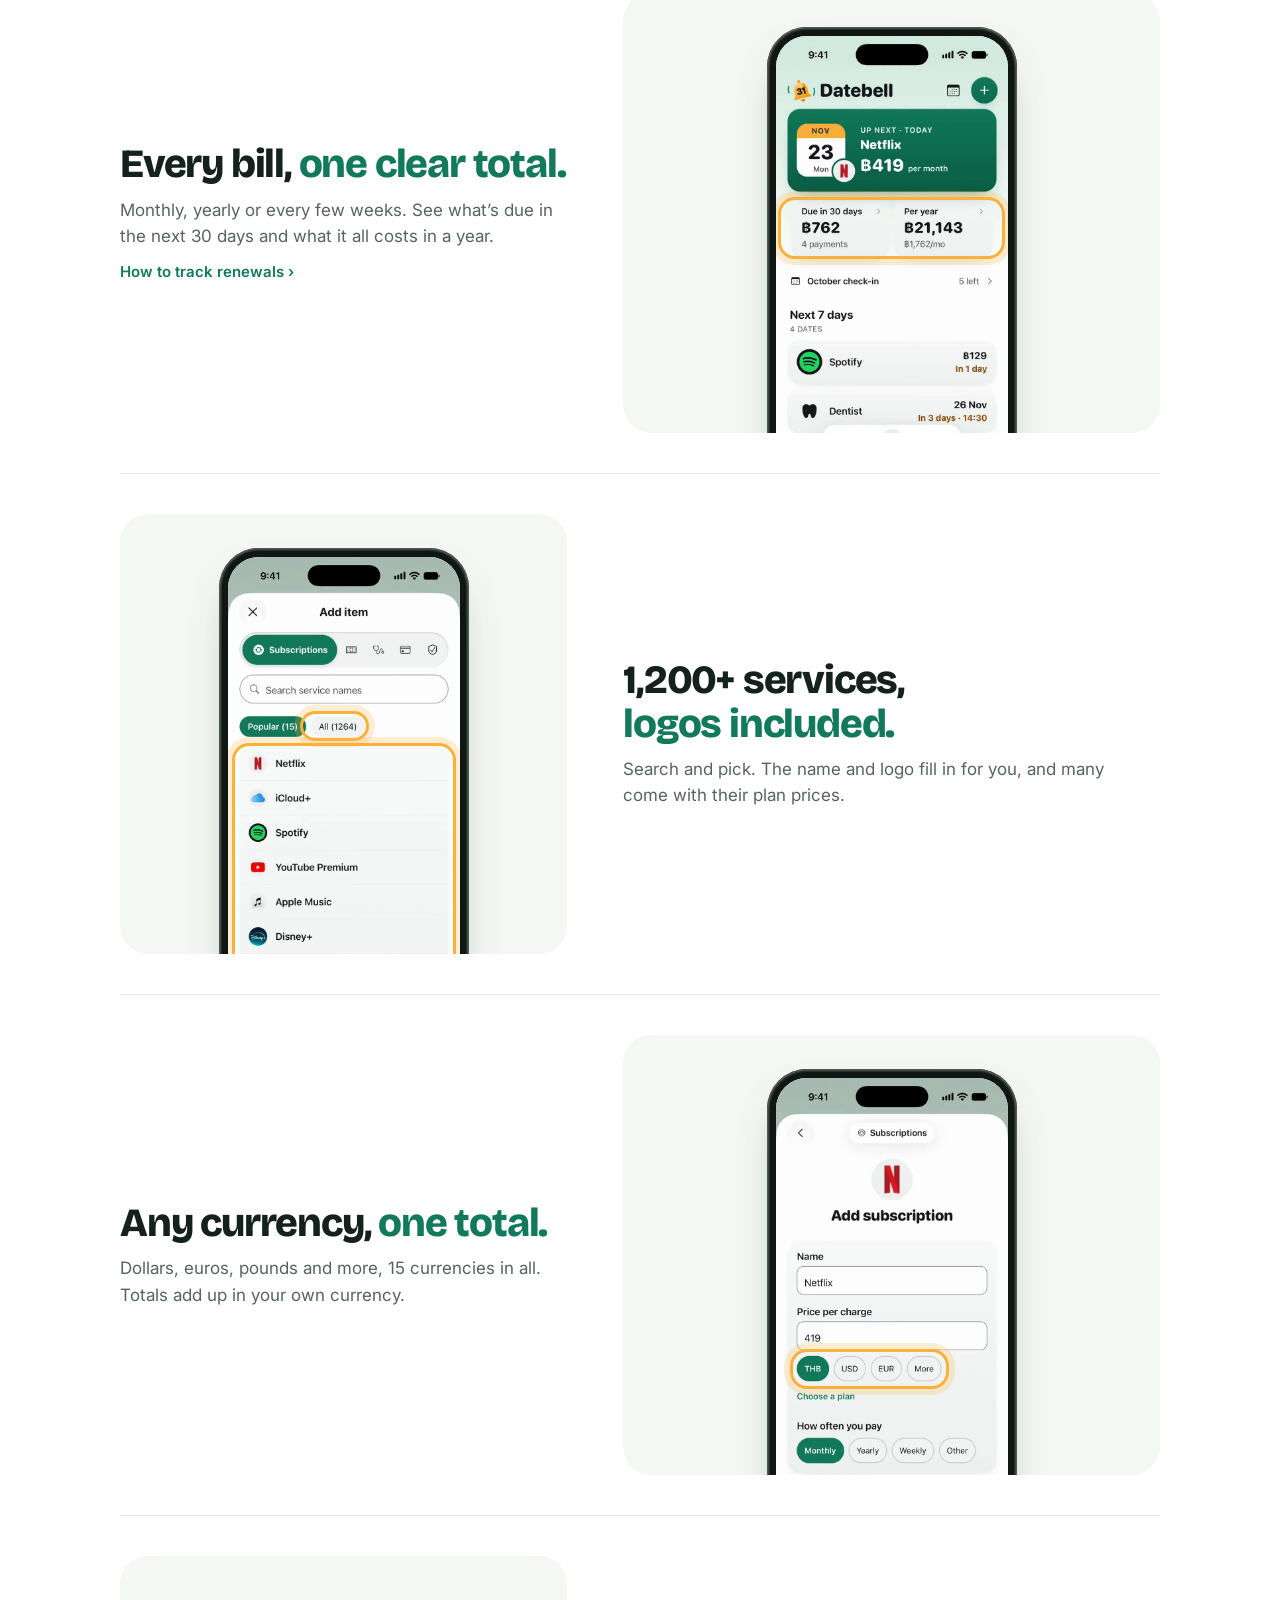
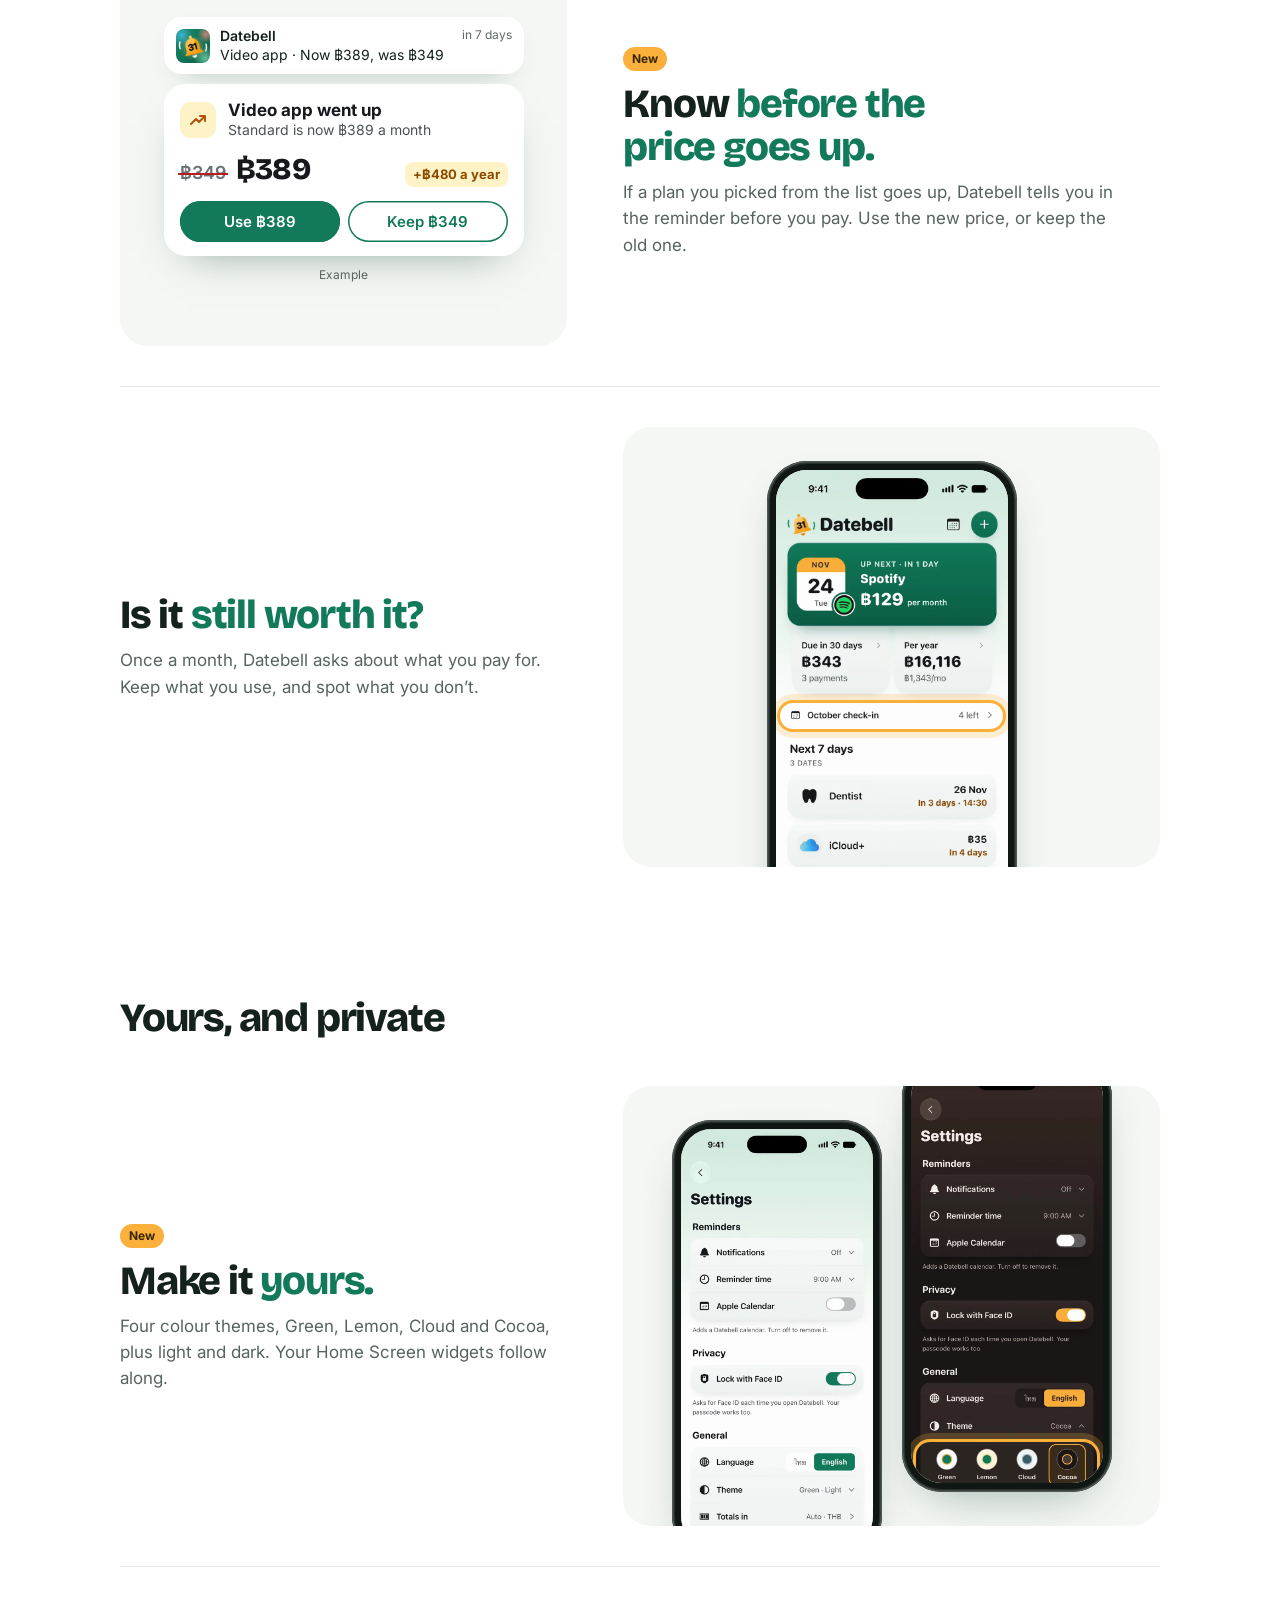
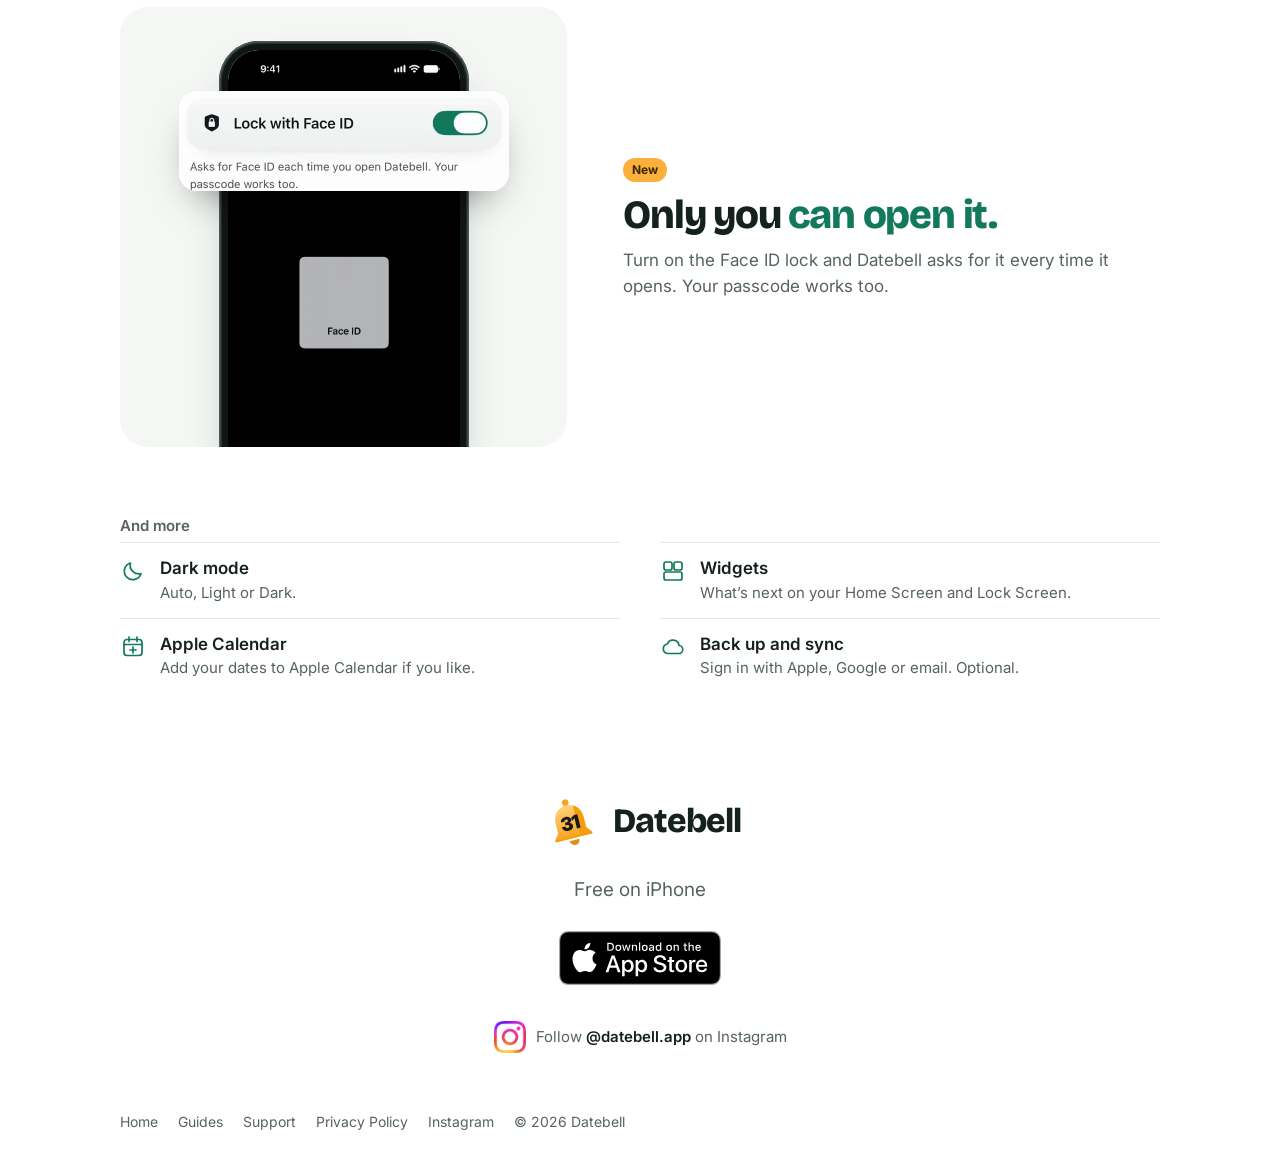
==== commit f8f7cd6b: "Guides: free trial reminder and subscription renewals (EN + TH), sitemap, robots (screens pending) C" ====
--- a/features.html
+++ b/features.html
@@ -44,7 +44,7 @@
       <h2 class="chh rv"><span data-l="th" lang="th">ไม่พลาดวันสำคัญ</span><span data-l="en" lang="en">Never miss a date</span></h2>
       <div class="row rv">
         <div class="txt"><h2><span data-l="th" lang="th">ทดลองฟรี <em>ไม่โดนตัดเงินเอง</em></span><span data-l="en" lang="en">Free trials, <em>no surprise charge.</em></span></h2>
-          <p><span data-l="th" lang="th">เพิ่มทดลองใช้ฟรีไว้ Datebell เตือนก่อนเริ่มตัดเงิน 2 วัน พร้อมบอกวิธียกเลิกถ้าไม่อยากใช้ต่อ</span><span data-l="en" lang="en">Add a free trial and Datebell rings 2 days before it starts charging, with the steps to cancel if you don’t want it.</span></p></div>
+          <p><span data-l="th" lang="th">เพิ่มทดลองใช้ฟรีไว้ Datebell เตือนก่อนเริ่มตัดเงิน 2 วัน พร้อมบอกวิธียกเลิกถ้าไม่อยากใช้ต่อ</span><span data-l="en" lang="en">Add a free trial and Datebell rings 2 days before it starts charging, with the steps to cancel if you don’t want it.</span></p><p class="g-link"><a href="help/th/free-trial-reminder-iphone.html" data-l="th" lang="th">วิธีตั้งเตือนก่อนทดลองใช้ฟรีหมด ›</a><a href="help/free-trial-reminder-iphone.html" data-l="en" lang="en">How to set it up ›</a></p></div>
         <div class="vis" aria-hidden="true"><div class="phone"><div class="scr"><img data-src="img/feat/home-{l}.webp" src="img/feat/home-th.webp" alt="" width="700" height="1522" loading="lazy" decoding="async"></div></div><div class="ntf2"><img src="img/icon-180.png" alt="" width="36" height="36"><div><b>Datebell<small><span data-l="th" lang="th">ตอนนี้</span><span data-l="en" lang="en">now</span></small></b><span class="t"><span data-l="th" lang="th">ทดลองใช้ฟรีหมดในอีก 2 วัน</span><span data-l="en" lang="en">Free trial ends in 2 days</span></span><span class="d"><span data-l="th" lang="th">ทดลองใช้ฟรี Disney+ จะหมดในอีก 2 วัน ถ้าไม่ใช้ต่อ ยกเลิกล่วงหน้าอย่างน้อย 1 วัน</span><span data-l="en" lang="en">Your Disney+ free trial ends in 2 days. Cancel at least a day before if you don’t want to pay.</span></span></div></div></div>
       </div>
       <div class="row flip rv">
@@ -74,7 +74,7 @@
       <h2 class="chh rv"><span data-l="th" lang="th">ใช้เงินคุ้มขึ้น</span><span data-l="en" lang="en">Spend smarter</span></h2>
       <div class="row rv">
         <div class="txt"><h2><span data-l="th" lang="th">ทุกบิล <em>เห็นยอดรวมชัดๆ</em></span><span data-l="en" lang="en">Every bill, <em>one clear total.</em></span></h2>
-          <p><span data-l="th" lang="th">รายเดือน รายปี หรือทุกกี่สัปดาห์ก็ได้ เห็นยอดที่ต้องจ่ายใน 30 วันข้างหน้า และรวมทั้งปีเท่าไหร่</span><span data-l="en" lang="en">Monthly, yearly or every few weeks. See what’s due in the next 30 days and what it all costs in a year.</span></p></div>
+          <p><span data-l="th" lang="th">รายเดือน รายปี หรือทุกกี่สัปดาห์ก็ได้ เห็นยอดที่ต้องจ่ายใน 30 วันข้างหน้า และรวมทั้งปีเท่าไหร่</span><span data-l="en" lang="en">Monthly, yearly or every few weeks. See what’s due in the next 30 days and what it all costs in a year.</span></p><p class="g-link"><a href="help/th/track-subscription-renewals-iphone.html" data-l="th" lang="th">วิธีติดตามวันต่ออายุค่าสมาชิก ›</a><a href="help/track-subscription-renewals-iphone.html" data-l="en" lang="en">How to track renewals ›</a></p></div>
         <div class="vis" aria-hidden="true"><div class="phone"><div class="scr"><img data-src="img/feat/saved-{l}.webp" src="img/feat/saved-th.webp" alt="" width="700" height="1522" loading="lazy" decoding="async"><span class="ring" style="--x:2.5%;--y:32.6%;--w:95%;--h:11%;--d:0.2s"></span></div></div></div>
       </div>
       <div class="row flip rv">
@@ -133,6 +133,7 @@
 </main>
 <footer class="wrap foot">
       <a class="keepq" href="./"><span data-l="th" lang="th">หน้าแรก</span><span data-l="en" lang="en">Home</span></a>
+      <a href="help/" data-l="en" lang="en">Guides</a><a href="help/th/" data-l="th" lang="th">คู่มือ</a>
       <a href="support.html"><span data-l="th" lang="th">ช่วยเหลือและติดต่อ</span><span data-l="en" lang="en">Support</span></a>
       <a href="privacy.html"><span data-l="th" lang="th">นโยบายความเป็นส่วนตัว</span><span data-l="en" lang="en">Privacy Policy</span></a>
       <a href="https://www.instagram.com/datebell.app/" target="_blank" rel="noopener">Instagram</a>
--- a/css/site.css
+++ b/css/site.css
@@ -237,3 +237,40 @@
 .home .igb{margin-top:18px}
 .end .igb{margin-top:4px}
 @media (hover:hover){.igb:hover{transform:translateY(-2px)}}
+
+/* ---------- guides (help/): one language per page, 25 Nov 2026 ---------- */
+.lang a{display:inline-flex;align-items:center;font:500 14px/1 var(--body);color:var(--muted);text-decoration:none;padding:0 11px;min-height:34px;border-radius:999px}
+.lang a[aria-current]{background:#fff;color:var(--ink);font-weight:600;box-shadow:0 1px 3px rgba(20,33,28,.12)}
+.g-head{padding-top:30px;padding-bottom:6px}
+.g-head h1{font-size:clamp(32px,8vw,50px);max-width:16em}
+html[lang="th"] .g-head h1{font-size:clamp(28px,7.4vw,44px)}
+.crumb{margin-bottom:14px;font-size:15px}
+.crumb a{color:var(--muted);text-decoration:none}
+.crumb a::before{content:"‹ "}
+.answer{max-width:40em;margin-top:10px;padding:18px 20px;border-radius:16px;background:var(--soft)}
+.answer b{display:block;font:600 13px/1 var(--body);letter-spacing:.06em;text-transform:uppercase;color:var(--muted);margin-bottom:8px}
+html[lang="th"] .answer b{letter-spacing:0;text-transform:none;font-size:14px}
+.answer p{margin:0}
+.g-steps{list-style:none;margin:0;padding:0}
+.g-n{display:inline-block;font:700 13px/1 var(--body);color:#fff;background:var(--g);border-radius:999px;padding:7px 11px;margin-bottom:12px}
+.guide .row h2{font-size:clamp(24px,5.6vw,32px)}
+.guide .row p b{color:var(--ink);font-weight:600}
+.guide .vis .phone .scr img{opacity:1}
+.guide .vis .ntf2{top:56px}
+.g-extra{max-width:40em;padding:28px 0 4px;border-top:1px solid var(--line)}
+.g-extra h2{font-size:clamp(22px,5vw,28px)}
+.g-extra p{margin:0;color:var(--muted)}
+.g-extra p b{color:var(--ink);font-weight:600}
+.g-more{padding-top:34px}
+.g-more h3{font:600 15px/1.3 var(--body);color:var(--muted);margin:0 0 10px}
+.g-cards{list-style:none;margin:0;padding:0;display:grid;gap:12px}
+.g-cards a{display:block;height:100%;padding:18px 20px;border-radius:16px;background:var(--soft);color:var(--ink);text-decoration:none;transition:transform .2s var(--ease)}
+.g-cards b{display:block;font:600 17px/1.35 var(--body)}
+.g-cards span{display:block;color:var(--muted);font-size:15px;line-height:1.45;margin-top:4px}
+.g-cards.big b{font:800 22px/1.2 var(--display);letter-spacing:-.02em}
+html[lang="th"] .g-cards.big b{font-family:"Prompt",var(--display);font-weight:600;letter-spacing:0;line-height:1.35}
+@media (hover:hover){.g-cards a:hover{transform:translateY(-2px)}}
+@media (min-width:860px){.g-cards{grid-template-columns:repeat(2,1fr)}.g-head{padding-top:56px}}
+.row p.g-link{margin-top:12px;font:600 15px/1.4 var(--body)}
+.g-link a{text-decoration:none}
+@media (hover:hover){.g-link a:hover{text-decoration:underline}}
